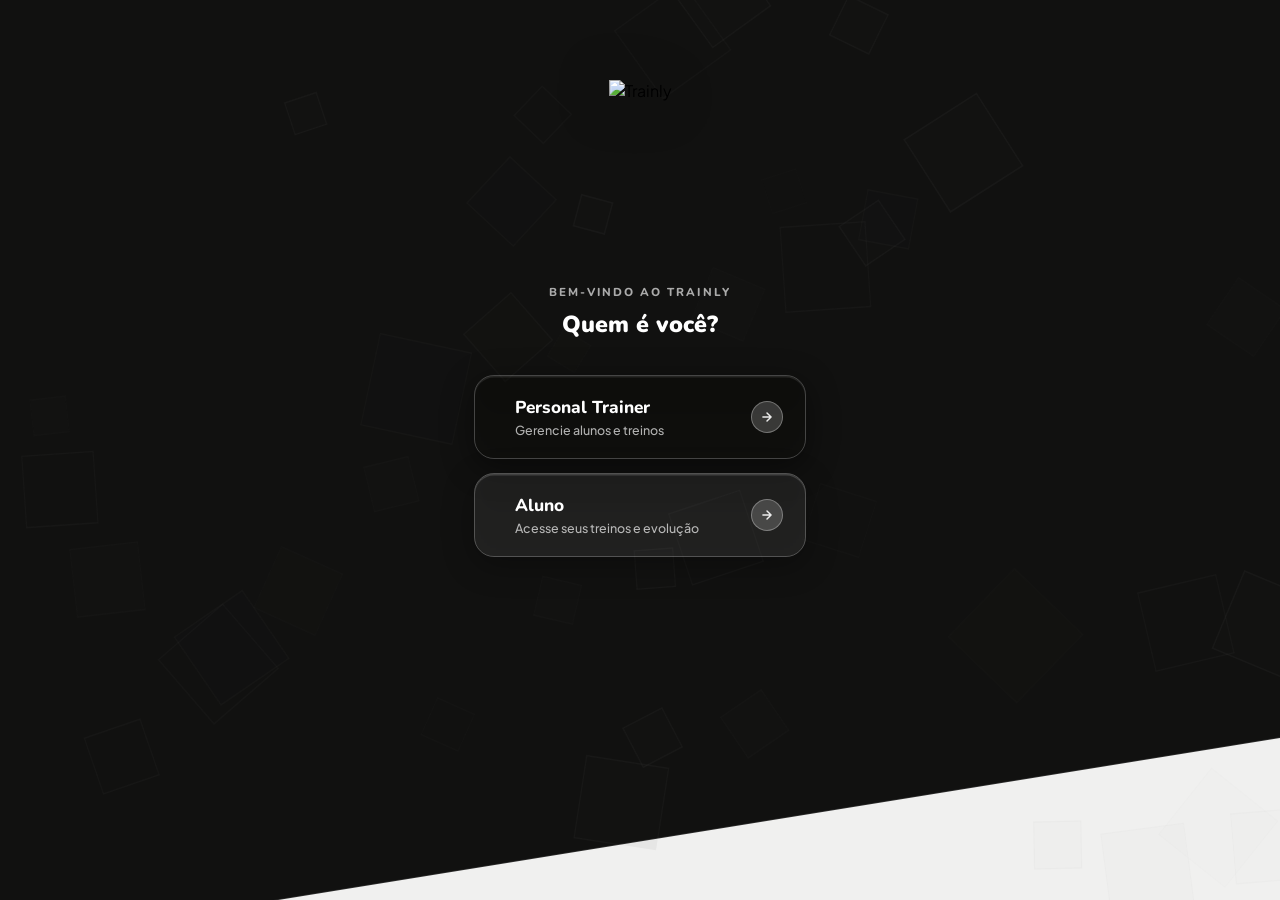
==== aluno.html @ e2efbe2e "Update aluno.html" ====
<!DOCTYPE html>
<html lang="pt-BR">
<head>
  <meta charset="UTF-8"/>
  <meta name="viewport" content="width=device-width, initial-scale=1.0, maximum-scale=1.0, user-scalable=no, viewport-fit=cover"/>
  <meta name="theme-color" content="#111110"/>
  <meta name="apple-mobile-web-app-status-bar-style" content="black-translucent"/>
  <title>Trainly — Bem-vindo</title>
  <link rel="preconnect" href="https://fonts.googleapis.com" crossorigin>
  <link rel="preconnect" href="https://fonts.gstatic.com" crossorigin>
  <link href="https://fonts.googleapis.com/css2?family=Nunito:wght@400;500;600;700;800;900&family=Plus+Jakarta+Sans:wght@400;500;600;700&display=swap" rel="stylesheet">
  <style>
    *, *::before, *::after { box-sizing: border-box; margin: 0; padding: 0; }
    :root {
      --accent: #f5c800;
      --head: 'Nunito', sans-serif;
      --body: 'Plus Jakarta Sans', sans-serif;
    }
    html, body { height: 100%; font-family: var(--body); overflow: hidden; }

    #screen {
      position: relative;
      width: 100%;
      height: 100vh;
      height: 100dvh;
      background: #f0f0ef;
      display: flex;
      flex-direction: column;
      align-items: center;
      justify-content: flex-start;
      padding-top: calc(80px + env(safe-area-inset-top));
      overflow: hidden;
    }

    canvas { position: absolute; inset: 0; z-index: 0; pointer-events: none; }

    .content {
      position: relative;
      z-index: 2;
      display: flex;
      flex-direction: column;
      align-items: center;
      width: 100%;
      max-width: 380px;
      padding: 0 24px;
    }

    .logo {
      height: 160px;
      width: auto;
      max-width: 100%;
      object-fit: contain;
      margin-bottom: 44px;
      filter: drop-shadow(0 4px 24px rgba(0,0,0,0.5));
      animation: fadeDown .6s cubic-bezier(.22,1,.36,1) both;
    }

    .welcome-label {
      font-family: var(--head);
      font-size: .72rem;
      font-weight: 800;
      color: rgba(255,255,255,0.65);
      text-transform: uppercase;
      letter-spacing: .18em;
      margin-bottom: 10px;
      animation: fadeDown .6s cubic-bezier(.22,1,.36,1) .1s both;
    }

    .welcome-title {
      font-family: var(--head);
      font-size: 1.45rem;
      font-weight: 900;
      color: #ffffff;
      text-align: center;
      line-height: 1.25;
      margin-bottom: 36px;
      animation: fadeDown .6s cubic-bezier(.22,1,.36,1) .15s both;
    }

    .cards {
      display: flex;
      flex-direction: column;
      gap: 14px;
      width: 100%;
      animation: fadeUp .65s cubic-bezier(.22,1,.36,1) .25s both;
    }

    /* 
      TRUQUE: o ::before do card copia a imagem de fundo exatamente
      igual à página, mas aplica filter: blur() só nela.
      Resultado: transparência embaçada real, sem depender de backdrop-filter sobre canvas.
    */
    .choice-card {
      display: flex;
      align-items: center;
      gap: 18px;
      padding: 20px 22px;
      border-radius: 20px;
      cursor: pointer;
      text-decoration: none;
      transition: transform .18s cubic-bezier(.22,1,.36,1), box-shadow .18s;
      position: relative;
      overflow: hidden;
      background: transparent;
      border: 1px solid rgba(255,255,255,0.28);
      box-shadow: 0 8px 32px rgba(0,0,0,0.30), 0 1.5px 0 rgba(255,255,255,0.18) inset;
    }

    /* Camada embaçada: copia o fundo da página e aplica blur */
    .choice-card::before {
      content: '';
      position: absolute;
      inset: -4px; /* margem extra pra o blur não cortar nas bordas */
      background:
        linear-gradient(180deg, rgba(0,0,0,0.25) 0%, rgba(0,0,0,0.08) 60%),
        url('https://i.imgur.com/Fjj25UX.jpeg') center/cover no-repeat fixed;
      filter: blur(14px);
      z-index: 0;
    }

    .choice-card::after {
      content: '';
      position: absolute;
      inset: 0;
      background: rgba(255,255,255,0.07);
      z-index: 1;
      border-radius: 0;
    }

    .choice-card.personal::after {
      background: rgba(10,10,8,0.20);
    }

    /* brilho no topo */
    .card-shine {
      position: absolute;
      inset: 0;
      z-index: 2;
      border-radius: 20px;
      background: linear-gradient(135deg, rgba(255,255,255,0.13) 0%, transparent 55%);
      pointer-events: none;
    }

    .choice-card.personal {
      border-color: rgba(255,255,255,0.22);
      box-shadow: 0 8px 32px rgba(0,0,0,0.45), 0 1.5px 0 rgba(255,255,255,0.14) inset;
    }

    .choice-card.personal .card-shine {
      background: linear-gradient(135deg, rgba(255,255,255,0.13) 0%, transparent 55%);
    }

    .choice-card:hover {
      transform: translateY(-3px) scale(1.01);
      box-shadow: 0 16px 48px rgba(0,0,0,0.55), 0 1.5px 0 rgba(255,255,255,0.14) inset;
    }

    .choice-card:active { transform: translateY(0) scale(0.99); }

    /* Todos os filhos diretos do card ficam acima do blur */
    .card-icon, .card-text, .card-arrow, .card-shine {
      position: relative;
      z-index: 3;
    }

    .card-icon {
      width: 52px;
      height: 52px;
      border-radius: 14px;
      flex-shrink: 0;
      display: flex;
      align-items: center;
      justify-content: center;
      background: rgba(255,255,255,0.18);
      border: 1px solid rgba(255,255,255,0.30);
      color: #ffffff;
    }

    .choice-card.personal .card-icon {
      background: rgba(255,255,255,0.18);
      border-color: rgba(255,255,255,0.30);
      color: #ffffff;
    }

    .card-text { flex: 1; }

    .card-title {
      font-family: var(--head);
      font-size: 1.08rem;
      font-weight: 800;
      color: #ffffff;
      margin-bottom: 3px;
    }

    .choice-card.personal .card-title { color: #ffffff; }

    .card-sub {
      font-size: .78rem;
      font-weight: 500;
      color: rgba(255,255,255,0.68);
    }

    .choice-card.personal .card-sub { color: rgba(255,255,255,0.68); }

    .card-arrow {
      width: 32px;
      height: 32px;
      border-radius: 50%;
      background: rgba(255,255,255,0.18);
      border: 1px solid rgba(255,255,255,0.30);
      display: flex;
      align-items: center;
      justify-content: center;
      color: rgba(255,255,255,0.90);
      flex-shrink: 0;
      transition: background .18s, transform .18s;
    }

    .choice-card:hover .card-arrow {
      background: rgba(255,255,255,0.28);
      transform: translateX(2px);
    }

    .choice-card.personal .card-arrow {
      background: rgba(255,255,255,0.18);
      border-color: rgba(255,255,255,0.30);
      color: rgba(255,255,255,0.90);
    }

    @keyframes fadeDown {
      from { opacity: 0; transform: translateY(-14px); }
      to   { opacity: 1; transform: translateY(0); }
    }
    @keyframes fadeUp {
      from { opacity: 0; transform: translateY(18px); }
      to   { opacity: 1; transform: translateY(0); }
    }
  
    /* ── Desativa seleção de texto apenas em dispositivos touch/mobile ── */
    @media (hover: none) and (pointer: coarse) {
      * {
        -webkit-user-select: none !important;
        -moz-user-select: none !important;
        user-select: none !important;
        -webkit-touch-callout: none !important;
      }
    }
  </style>
<script>
  // Redireciona automaticamente se o usuário já escolheu antes
  // ?choose=1 na URL significa que o usuário clicou em "Trocar perfil" — não redireciona
  (function(){
    try {
      if (new URLSearchParams(window.location.search).get('choose') === '1') return;
      var role = localStorage.getItem('trainly_role');
      if (role === 'trainer') { window.location.replace('https://trainly.online/app'); }
      else if (role === 'aluno') { window.location.replace('https://trainly.online/aluno'); }
    } catch(e) {}
  })();
</script>
  <link rel="icon" type="image/png" href="https://i.imgur.com/9DDa1Th.png">
  <link rel="apple-touch-icon" sizes="180x180" href="https://i.imgur.com/9DDa1Th.png">
  <meta name="apple-mobile-web-app-capable" content="yes">
  <meta name="apple-mobile-web-app-title" content="Trainly">
</head>
<body>
<div id="screen">
  <canvas id="bg-canvas"></canvas>

  <div class="content">
    <img src="https://i.imgur.com/orva0oM.png" alt="Trainly" class="logo"/>

    <div class="welcome-label">Bem-vindo ao Trainly</div>
    <div class="welcome-title">Quem é você?</div>

    <div class="cards">

      <!-- Personal Trainer -->
      <a href="https://trainly.online/app" class="choice-card personal" onclick="try{localStorage.setItem('trainly_role','trainer')}catch(e){}">
        <div class="card-shine"></div>
        <div class="card-text">
          <div class="card-title">Personal Trainer</div>
          <div class="card-sub">Gerencie alunos e treinos</div>
        </div>
        <div class="card-arrow">
          <svg width="14" height="14" fill="none" viewBox="0 0 24 24" stroke="currentColor" stroke-width="2.5" stroke-linecap="round" stroke-linejoin="round">
            <path d="M5 12h14M12 5l7 7-7 7"/>
          </svg>
        </div>
      </a>

      <!-- Aluno -->
      <a href="https://trainly.online/aluno" class="choice-card" onclick="try{localStorage.setItem('trainly_role','aluno')}catch(e){}">
        <div class="card-shine"></div>
        <div class="card-text">
          <div class="card-title">Aluno</div>
          <div class="card-sub">Acesse seus treinos e evolução</div>
        </div>
        <div class="card-arrow">
          <svg width="14" height="14" fill="none" viewBox="0 0 24 24" stroke="currentColor" stroke-width="2.5" stroke-linecap="round" stroke-linejoin="round">
            <path d="M5 12h14M12 5l7 7-7 7"/>
          </svg>
        </div>
      </a>

    </div>
  </div>
</div>

<script>
(function(){
  const canvas = document.getElementById('bg-canvas');
  const ctx = canvas.getContext('2d');
  let W, H, squares;

  const bgImg = new Image();
  bgImg.crossOrigin = 'anonymous';
  bgImg.src = 'https://i.imgur.com/Fjj25UX.jpeg';
  let bgLoaded = false;
  bgImg.onload = function(){ bgLoaded = true; };

  function resize(){
    W = canvas.width = window.innerWidth;
    H = canvas.height = window.innerHeight;
  }

  function mkSquare(){
    const size = 28 + Math.random() * 68;
    return {
      x: Math.random() * W,
      y: Math.random() * H,
      size,
      rot: Math.random() * Math.PI * 2,
      rotSpeed: (Math.random() - 0.5) * 0.007,
      alpha: 0.05 + Math.random() * 0.12,
      dx: (Math.random() - 0.5) * 0.35,
      dy: -(0.25 + Math.random() * 0.45),
    };
  }

  function init(){
    resize();
    squares = Array.from({length: 40}, mkSquare);
  }

  function getDividerY(px){
    const leftY  = H * 1.05;
    const rightY = H * 0.82;
    return leftY + (px / W) * (rightY - leftY);
  }

  function isAbove(px, py){ return py < getDividerY(px); }

  function drawBg(){
    const leftY  = getDividerY(0);
    const rightY = getDividerY(W);

    ctx.beginPath();
    ctx.moveTo(0, 0);
    ctx.lineTo(W, 0);
    ctx.lineTo(W, rightY);
    ctx.lineTo(0, leftY);
    ctx.closePath();
    ctx.fillStyle = '#111110';
    ctx.fill();

    if(bgLoaded){
      ctx.save();
      ctx.beginPath();
      ctx.moveTo(0, 0);
      ctx.lineTo(W, 0);
      ctx.lineTo(W, rightY);
      ctx.lineTo(0, leftY);
      ctx.closePath();
      ctx.clip();
      const iw = bgImg.naturalWidth, ih = bgImg.naturalHeight;
      const scale = Math.max(W / iw, Math.max(leftY, rightY) / ih);
      const dw = iw * scale, dh = ih * scale;
      const dx = (W - dw) / 2, dy = -dh * 0.05;
      ctx.globalAlpha = 0.22;
      ctx.drawImage(bgImg, dx, dy, dw, dh);
      ctx.globalAlpha = 1;
      ctx.restore();
    }

    ctx.beginPath();
    ctx.moveTo(0, leftY);
    ctx.lineTo(W, rightY);
    ctx.strokeStyle = 'rgba(255,255,255,0.12)';
    ctx.lineWidth = 1.5;
    ctx.stroke();
  }

  function drawSquare(s){
    const above = isAbove(s.x, s.y);
    ctx.save();
    ctx.translate(s.x, s.y);
    ctx.rotate(s.rot);
    ctx.globalAlpha = s.alpha;
    ctx.strokeStyle = above ? 'rgba(255,255,255,0.18)' : 'rgba(17,17,16,0.22)';
    ctx.fillStyle   = above ? 'rgba(46,46,42,0.30)'    : 'rgba(46,46,42,0.08)';
    ctx.lineWidth = 1.5;
    ctx.beginPath();
    ctx.rect(-s.size/2, -s.size/2, s.size, s.size);
    ctx.fill();
    ctx.stroke();
    ctx.restore();
  }

  function step(){
    ctx.clearRect(0, 0, W, H);
    drawBg();
    squares.forEach(s => {
      s.x += s.dx; s.y += s.dy; s.rot += s.rotSpeed;
      if(s.y + s.size < 0){ s.y = H + s.size; s.x = Math.random() * W; }
      if(s.x - s.size > W) s.x = -s.size;
      if(s.x + s.size < 0) s.x = W + s.size;
      drawSquare(s);
    });
    requestAnimationFrame(step);
  }

  init();
  step();
  window.addEventListener('resize', resize);
})();
</script>

</body>
</html>
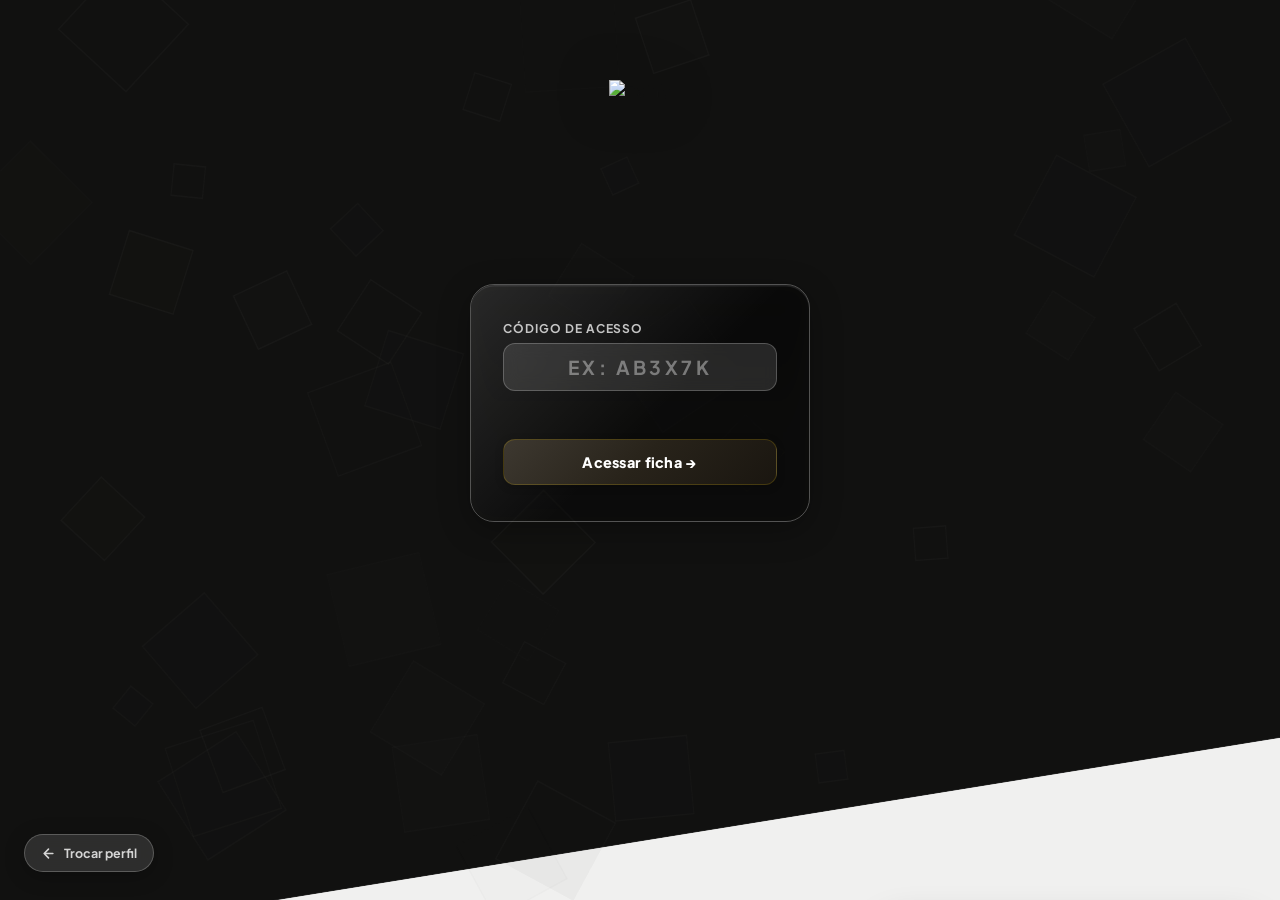
==== commit 64037e6a: "Update print statement from 'Hello' to 'Goodbye'" ====
--- a/aluno.html
+++ b/aluno.html
@@ -1,241 +1,2963 @@
 <!DOCTYPE html>
 <html lang="pt-BR">
+
 <head>
-  <meta charset="UTF-8"/>
-  <meta name="viewport" content="width=device-width, initial-scale=1.0, maximum-scale=1.0, user-scalable=no, viewport-fit=cover"/>
+  <meta charset="UTF-8" />
+  <meta name="viewport" content="width=device-width, initial-scale=1.0, maximum-scale=1.0, user-scalable=no, viewport-fit=cover" />
   <meta name="theme-color" content="#111110"/>
   <meta name="apple-mobile-web-app-status-bar-style" content="black-translucent"/>
-  <title>Trainly — Bem-vindo</title>
-  <link rel="preconnect" href="https://fonts.googleapis.com" crossorigin>
-  <link rel="preconnect" href="https://fonts.gstatic.com" crossorigin>
-  <link href="https://fonts.googleapis.com/css2?family=Nunito:wght@400;500;600;700;800;900&family=Plus+Jakarta+Sans:wght@400;500;600;700&display=swap" rel="stylesheet">
+  <meta name="referrer" content="strict-origin-when-cross-origin" />
+  <link rel="icon" type="image/png" href="https://i.imgur.com/9DDa1Th.png" />
+  <link rel="apple-touch-icon" sizes="180x180" href="https://i.imgur.com/9DDa1Th.png" />
+  <meta name="apple-mobile-web-app-capable" content="yes" />
+  <meta name="apple-mobile-web-app-title" content="Trainly" />
+  <title>Trainly — Aluno</title>
+  <script>try { localStorage.setItem('trainly_role', 'aluno') } catch (e) { }</script>
+  <link rel="preconnect" href="https://fonts.googleapis.com">
+  <link
+    href="https://fonts.googleapis.com/css2?family=Nunito:wght@400;500;600;700;800&family=Plus+Jakarta+Sans:wght@400;500;600;700&display=swap"
+    rel="stylesheet">
   <style>
-    *, *::before, *::after { box-sizing: border-box; margin: 0; padding: 0; }
+    *,
+    *::before,
+    *::after {
+      box-sizing: border-box;
+      margin: 0;
+      padding: 0;
+    }
+
     :root {
+      --bg: #f7f7f5;
+      --bg2: #ffffff;
+      --surface: #ffffff;
+      --surface2: #f0f0ed;
+      --surface3: #e8e8e4;
+      --border: #e4e4e0;
+      --border2: #d0d0cb;
       --accent: #f5c800;
+      --accent2: #e0b400;
+      --accent-dim: rgba(245, 200, 0, .10);
+      --accent-soft: rgba(245, 200, 0, .25);
+      --red: #e03e3e;
+      --red-dim: rgba(224, 62, 62, .08);
+      --green: #2e7d52;
+      --green-dim: rgba(46, 125, 82, .08);
+      --green-soft: rgba(46, 125, 82, .15);
+      --text: #111110;
+      --text2: #555550;
+      --text3: #999990;
       --head: 'Nunito', sans-serif;
       --body: 'Plus Jakarta Sans', sans-serif;
-    }
-    html, body { height: 100%; font-family: var(--body); overflow: hidden; }
-
-    #screen {
+      --r: 12px;
+      --r2: 16px;
+      --shadow: 0 2px 12px rgba(0, 0, 0, .07), 0 1px 3px rgba(0, 0, 0, .05);
+      --shadow-md: 0 8px 32px rgba(0, 0, 0, .12), 0 2px 8px rgba(0, 0, 0, .07);
+    }
+
+    html {
+      scroll-behavior: smooth;
+      touch-action: pan-x pan-y;
+      overflow-x: hidden;
+    }
+
+    * {
+      touch-action: manipulation;
+    }
+
+    body {
+      overflow-x: hidden;
+      font-family: var(--body);
+      background: var(--bg);
+      color: var(--text);
+      min-height: 100vh;
+    }
+
+    button {
+      cursor: pointer;
+      border: none;
+      font-family: inherit;
+    }
+
+    input,
+    textarea {
+      font-family: inherit;
+    }
+
+    .hidden {
+      display: none !important;
+    }
+
+    ::-webkit-scrollbar {
+      width: 5px;
+    }
+
+    ::-webkit-scrollbar-track {
+      background: var(--bg);
+    }
+
+    ::-webkit-scrollbar-thumb {
+      background: var(--border2);
+      border-radius: 5px;
+    }
+
+    /* TOAST */
+    #toast-container {
+      position: fixed;
+      top: 20px;
+      right: 20px;
+      z-index: 9999;
+      display: flex;
+      flex-direction: column;
+      gap: 8px;
+    }
+
+    .toast {
+      background: var(--surface);
+      color: var(--text);
+      padding: 13px 18px;
+      border-radius: var(--r);
+      font-size: .82rem;
+      border: 1px solid var(--border);
+      min-width: 240px;
       position: relative;
+      animation: toastIn .25s cubic-bezier(.22, 1, .36, 1);
+      box-shadow: var(--shadow-md);
+      font-weight: 600;
+    }
+
+    .toast.success::before {
+      content: '';
+      position: absolute;
+      left: 0;
+      top: 0;
+      width: 3px;
+      height: 100%;
+      background: var(--green);
+      border-radius: 3px 0 0 3px;
+    }
+
+    .toast.error::before {
+      content: '';
+      position: absolute;
+      left: 0;
+      top: 0;
+      width: 3px;
+      height: 100%;
+      background: var(--red);
+      border-radius: 3px 0 0 3px;
+    }
+
+    @keyframes toastIn {
+      from {
+        transform: translateX(24px);
+        opacity: 0;
+      }
+
+      to {
+        transform: translateX(0);
+        opacity: 1;
+      }
+    }
+
+    /* MODAL */
+    .modal-overlay {
+      position: fixed;
+      inset: 0;
+      z-index: 2000;
+      background: rgba(0, 0, 0, .45);
+      backdrop-filter: blur(6px);
+      display: flex;
+      align-items: center;
+      justify-content: center;
+      padding: 20px;
+    }
+
+    .modal-box {
+      background: var(--surface);
+      border-radius: 20px;
       width: 100%;
-      height: 100vh;
-      height: 100dvh;
+      max-width: 380px;
+      box-shadow: var(--shadow-md);
+      border: 1px solid var(--border);
+      overflow: hidden;
+      animation: modalIn .2s cubic-bezier(.22, 1, .36, 1);
+    }
+
+    @keyframes modalIn {
+      from {
+        transform: scale(.95) translateY(10px);
+        opacity: 0;
+      }
+
+      to {
+        transform: scale(1) translateY(0);
+        opacity: 1;
+      }
+    }
+
+    .modal-head {
+      padding: 20px 22px 0;
+    }
+
+    .modal-title {
+      font-family: var(--head);
+      font-size: 1.1rem;
+      font-weight: 800;
+      color: var(--text);
+    }
+
+    .modal-body {
+      padding: 14px 22px 20px;
+    }
+
+    .modal-body p {
+      font-size: .88rem;
+      color: var(--text2);
+      line-height: 1.6;
+    }
+
+    .modal-footer {
+      padding: 0 22px 22px;
+      display: flex;
+      gap: 10px;
+    }
+
+    .modal-footer .btn-cancel {
+      flex: 1;
+      padding: 12px;
+      border-radius: var(--r);
+      background: var(--surface2);
+      color: var(--text2);
+      font-size: .88rem;
+      font-weight: 700;
+      border: 1.5px solid var(--border);
+      transition: all .15s;
+    }
+
+    .modal-footer .btn-cancel:hover {
+      background: var(--surface3);
+    }
+
+    .modal-footer .btn-confirm {
+      flex: 1;
+      padding: 12px;
+      border-radius: var(--r);
+      background: linear-gradient(135deg, #3d3830 0%, #28231a 50%, #1a1610 100%);
+      color: #ffffff;
+      font-size: .88rem;
+      font-weight: 800;
+      transition: all .15s;
+      border: 1px solid rgba(245, 200, 0, .18);
+      box-shadow: 0 2px 8px rgba(0, 0, 0, .2);
+    }
+
+    .modal-footer .btn-confirm:hover {
+      background: linear-gradient(135deg, #4d4838 0%, #332d20 50%, #221d14 100%);
+      transform: translateY(-1px);
+      box-shadow: 0 4px 14px rgba(0, 0, 0, .22);
+    }
+
+    .modal-footer .btn-confirm.green {
+      background: var(--green);
+      color: white;
+      border: none;
+    }
+
+    .modal-footer .btn-confirm.green:hover {
+      background: #235f3e;
+    }
+
+    /* COMPLETION MODAL */
+    .completion-modal {
+      max-width: 360px;
+    }
+
+    .completion-title {
+      font-family: var(--head);
+      font-size: 1.4rem;
+      font-weight: 800;
+      color: var(--text);
+      text-align: center;
+      margin-bottom: 6px;
+    }
+
+    .completion-time {
+      text-align: center;
+      font-size: 2.2rem;
+      font-family: var(--head);
+      font-weight: 800;
+      color: var(--text);
+      margin: 12px 0 4px;
+      letter-spacing: .04em;
+    }
+
+    .completion-time-label {
+      text-align: center;
+      font-size: .75rem;
+      color: var(--text3);
+      font-weight: 600;
+      text-transform: uppercase;
+      letter-spacing: .1em;
+      margin-bottom: 8px;
+    }
+
+    #feedback-area {
+      margin-top: 16px;
+    }
+
+    #feedback-text {
+      width: 100%;
+      padding: 11px 14px;
+      border: 1.5px solid var(--border);
+      border-radius: var(--r);
+      font-size: .88rem;
+      resize: vertical;
+      min-height: 90px;
+      background: var(--bg);
+      color: var(--text);
+      transition: border-color .15s;
+    }
+
+    #feedback-text:focus {
+      outline: none;
+      border-color: var(--accent);
+      box-shadow: 0 0 0 3px rgba(245, 200, 0, .15);
+    }
+
+    /* CRONÔMETRO */
+    #workout-timer-bar {
+      background: #111110;
+      padding: 9px 20px;
+      display: flex;
+      align-items: center;
+      gap: 12px;
+      border-top: 1px solid #2e2e2a;
+      width: 100%;
+    }
+
+    .timer-dot {
+      width: 8px;
+      height: 8px;
+      border-radius: 50%;
+      background: var(--accent);
+      flex-shrink: 0;
+      animation: pulse 1.5s ease-in-out infinite;
+    }
+
+    @keyframes pulse {
+
+      0%,
+      100% {
+        opacity: 1;
+      }
+
+      50% {
+        opacity: .3;
+      }
+    }
+
+    .timer-label {
+      font-size: .68rem;
+      font-weight: 700;
+      color: #666;
+      text-transform: uppercase;
+      letter-spacing: .12em;
+    }
+
+    .timer-value {
+      font-family: var(--head);
+      font-size: 1.15rem;
+      font-weight: 800;
+      color: var(--accent);
+      letter-spacing: .08em;
+    }
+
+    .timer-workout-name {
+      font-size: .74rem;
+      color: #777;
+      font-weight: 600;
+      margin-left: 2px;
+      overflow: hidden;
+      text-overflow: ellipsis;
+      white-space: nowrap;
+      flex: 1;
+    }
+
+    /* LOGIN */
+    #screen-login {
+      display: flex;
+      align-items: flex-start;
+      justify-content: center;
+      min-height: 100vh;
+      padding: 80px 24px 24px;
       background: #f0f0ef;
-      display: flex;
-      flex-direction: column;
-      align-items: center;
-      justify-content: flex-start;
-      padding-top: calc(80px + env(safe-area-inset-top));
+      position: relative;
       overflow: hidden;
     }
 
-    canvas { position: absolute; inset: 0; z-index: 0; pointer-events: none; }
-
-    .content {
+    #login-bg-canvas {
+      position: absolute;
+      inset: 0;
+      z-index: 0;
+      pointer-events: none;
+    }
+
+    .login-card {
       position: relative;
       z-index: 2;
-      display: flex;
+    }
+
+    .login-card {
+      width: 100%;
+      max-width: 340px;
+      background: transparent;
+      border: 1px solid rgba(255, 255, 255, 0.28);
+      border-radius: 24px;
+      padding: 36px 32px;
+      box-shadow: 0 8px 32px rgba(0, 0, 0, 0.30), 0 1.5px 0 rgba(255, 255, 255, 0.18) inset;
+      overflow: hidden;
+    }
+
+    /* Camada embaçada com imagem de fundo */
+    .login-card::before {
+      content: '';
+      position: absolute;
+      inset: -4px;
+      background:
+        linear-gradient(180deg, rgba(0, 0, 0, 0.50) 0%, rgba(0, 0, 0, 0.25) 60%),
+        url('https://i.imgur.com/Fjj25UX.jpeg') center/cover no-repeat fixed;
+      filter: blur(14px);
+      z-index: 0;
+    }
+
+    /* Overlay escuro moderado */
+    .login-card::after {
+      content: '';
+      position: absolute;
+      inset: 0;
+      background: rgba(10, 10, 8, 0.28);
+      z-index: 1;
+    }
+
+    .login-card>* {
+      position: relative;
+      z-index: 3;
+    }
+
+    .form-group {
+      margin-bottom: 16px;
+    }
+
+    .form-group label {
+      display: block;
+      font-size: .75rem;
+      font-weight: 700;
+      color: rgba(255, 255, 255, 0.75);
+      margin-bottom: 7px;
+      text-transform: uppercase;
+      letter-spacing: .08em;
+    }
+
+    .form-control {
+      width: 100%;
+      padding: 11px 14px;
+      border: 1.5px solid rgba(255, 255, 255, 0.22);
+      border-radius: var(--r);
+      font-size: .9rem;
+      background: rgba(255, 255, 255, 0.12);
+      backdrop-filter: blur(8px);
+      -webkit-backdrop-filter: blur(8px);
+      color: #ffffff;
+      transition: all .2s;
+    }
+
+    .form-control::placeholder {
+      color: rgba(255, 255, 255, 0.38);
+    }
+
+    .form-control:focus {
+      outline: none;
+      border-color: rgba(255, 255, 255, 0.55);
+      background: rgba(255, 255, 255, 0.22);
+      box-shadow: 0 0 0 3px rgba(255, 255, 255, 0.10);
+      color: #ffffff;
+    }
+
+    .btn-primary {
+      display: inline-flex;
+      align-items: center;
+      justify-content: center;
+      gap: 8px;
+      padding: 12px 20px;
+      border-radius: var(--r);
+      font-size: .9rem;
+      font-weight: 800;
+      background: linear-gradient(135deg, #3d3830 0%, #28231a 50%, #1a1610 100%);
+      color: #ffffff;
+      cursor: pointer;
+      border: 1px solid rgba(245, 200, 0, .18);
+      transition: all .15s;
+      box-shadow: 0 2px 8px rgba(0, 0, 0, .2);
+      letter-spacing: .02em;
+    }
+
+    .btn-primary:hover {
+      transform: translateY(-1px);
+      background: linear-gradient(135deg, #4d4838 0%, #332d20 50%, #221d14 100%);
+      box-shadow: 0 4px 14px rgba(0, 0, 0, .22);
+    }
+
+    .btn-primary:disabled {
+      opacity: .4;
+      pointer-events: none;
+    }
+
+    #login-error {
+      color: #ffaaaa !important;
+    }
+
+    /* ── NAV MENU ── */
+    #screen-app {
+      display: none;
       flex-direction: column;
-      align-items: center;
+      min-height: 100vh;
+    }
+
+    /* Topbar — largura total no topo */
+    .topbar {
+      background: #111110;
+      border-bottom: 1px solid #2e2e2a;
+      position: sticky;
+      top: 0;
+      z-index: 100;
+      box-shadow: 0 2px 16px rgba(0, 0, 0, .3);
+      display: flex;
+      flex-direction: column;
       width: 100%;
-      max-width: 380px;
-      padding: 0 24px;
-    }
-
-    .logo {
-      height: 160px;
+      padding-top: env(safe-area-inset-top);
+    }
+
+    .topbar-main {
+      padding: 0 20px;
+      height: 60px;
+      display: flex;
+      align-items: center;
+      justify-content: space-between;
+    }
+
+    .topbar-brand {
+      font-family: var(--head);
+      font-size: 1.1rem;
+      font-weight: 800;
+      color: #ffffff;
+      display: flex;
+      align-items: center;
+      gap: 10px;
+      letter-spacing: -.01em;
+    }
+
+    .student-pill {
+      background: rgba(245, 200, 0, .12);
+      border: 1px solid rgba(245, 200, 0, .3);
+      border-radius: 8px;
+      padding: 5px 12px;
+      font-size: .78rem;
+      font-weight: 700;
+      color: var(--accent);
+    }
+
+    .logout-btn {
+      background: none;
+      color: #555550;
+      font-size: .78rem;
+      padding: 6px 12px;
+      border-radius: 8px;
+      transition: all .15s;
+      font-weight: 600;
+    }
+
+    .logout-btn:hover {
+      color: var(--red);
+      background: var(--red-dim);
+    }
+
+    /* app-body: sidebar + conteúdo */
+    #app-body {
+      display: flex;
+      flex: 1;
+      min-height: 0;
+    }
+
+    /* Sidebar desktop — idêntico ao gestor */
+    #nav-sidebar {
+      width: 220px;
+      flex-shrink: 0;
+      background: var(--surface);
+      border-right: 1px solid var(--border);
+      padding: 20px 10px;
+      display: flex;
+      flex-direction: column;
+      gap: 2px;
+      position: sticky;
+      top: 60px;
+      height: calc(100vh - 60px);
+      overflow-y: auto;
+    }
+
+    .nav-sidebar-section {
+      font-size: .68rem;
+      font-weight: 700;
+      color: var(--text3);
+      text-transform: uppercase;
+      letter-spacing: .12em;
+      padding: 14px 12px 8px;
+    }
+
+    .nav-item {
+      display: flex;
+      align-items: center;
+      gap: 10px;
+      padding: 10px 14px;
+      border-radius: var(--r);
+      font-size: .88rem;
+      font-weight: 600;
+      color: var(--text2);
+      cursor: pointer;
+      border: none;
+      background: none;
+      font-family: var(--body);
+      transition: all .15s;
+      text-align: left;
+      width: 100%;
+      position: relative;
+    }
+
+    .nav-item:hover {
+      background: var(--surface2);
+      color: var(--text);
+    }
+
+    .nav-item.active {
+      background: var(--accent-dim);
+      color: #111110;
+      font-weight: 700;
+    }
+
+    .nav-item.active::before {
+      content: '';
+      position: absolute;
+      left: 0;
+      top: 50%;
+      transform: translateY(-50%);
+      width: 3px;
+      height: 60%;
+      background: var(--accent);
+      border-radius: 0 3px 3px 0;
+    }
+
+    .nav-item svg {
+      flex-shrink: 0;
+      color: var(--text3);
+    }
+
+    .nav-item.active svg {
+      color: #111110;
+    }
+
+    .nav-sidebar-bottom {
+      margin-top: auto;
+      border-top: 1px solid var(--border);
+      padding-top: 12px;
+      display: flex;
+      flex-direction: column;
+      gap: 2px;
+    }
+
+    /* Main content */
+    #app-main {
+      flex: 1;
+      min-width: 0;
+      overflow-y: auto;
+    }
+
+    /* Bottom nav mobile — idêntico ao gestor */
+    #nav-bottom {
+      display: none;
+      position: fixed;
+      bottom: 0;
+      left: 0;
+      right: 0;
+      z-index: 200;
+      background: var(--surface);
+      border-top: 1px solid var(--border);
+      padding: 6px 0 env(safe-area-inset-bottom);
+      box-shadow: 0 -2px 16px rgba(0, 0, 0, .07);
+    }
+
+    .nav-bottom-items {
+      display: flex;
+      justify-content: space-around;
+      align-items: stretch;
+    }
+
+    .nav-bottom-item {
+      flex: 1;
+      display: flex;
+      flex-direction: column;
+      align-items: center;
+      justify-content: center;
+      gap: 3px;
+      font-size: .6rem;
+      font-weight: 700;
+      color: var(--text3);
+      cursor: pointer;
+      border: none;
+      background: none;
+      font-family: var(--body);
+      padding: 6px 4px;
+      border-radius: 8px;
+      transition: color .15s;
+      min-width: 0;
+    }
+
+    .nav-bottom-item.active {
+      color: #111110;
+    }
+
+    .nav-bottom-item svg {
+      flex-shrink: 0;
+    }
+
+    /* Pages */
+    .nav-page {
+      display: none;
+    }
+
+    .nav-page.active {
+      display: block;
+    }
+
+    /* ── Evolução ── */
+    .evol-page-wrap {
+      padding: 20px;
+    }
+
+    .evol-page-title {
+      font-family: var(--head);
+      font-size: 1.3rem;
+      font-weight: 800;
+      color: var(--text);
+      margin-bottom: 4px;
+    }
+
+    .evol-page-sub {
+      font-size: .82rem;
+      color: var(--text3);
+      margin-bottom: 20px;
+    }
+
+    .evol-section-title {
+      font-size: .72rem;
+      font-weight: 800;
+      color: var(--text3);
+      text-transform: uppercase;
+      letter-spacing: .1em;
+      margin-bottom: 12px;
+      display: flex;
+      align-items: center;
+      gap: 8px;
+    }
+
+    .evol-section-title::after {
+      content: '';
+      flex: 1;
+      height: 1px;
+      background: var(--border);
+    }
+
+    .evo-compare-card {
+      background: var(--surface);
+      border: 1.5px solid var(--border);
+      border-radius: 16px;
+      overflow: hidden;
+      margin-bottom: 20px;
+      box-shadow: 0 2px 12px rgba(0, 0, 0, .07);
+    }
+
+    .evo-compare-header {
+      padding: 14px 18px;
+      background: #111110;
+      display: flex;
+      align-items: center;
+      justify-content: space-between;
+    }
+
+    .evo-compare-title {
+      font-family: var(--head);
+      font-size: .92rem;
+      font-weight: 800;
+      color: #fff;
+    }
+
+    .evo-compare-date {
+      font-size: .72rem;
+      color: rgba(255, 255, 255, .5);
+      font-weight: 600;
+    }
+
+    .evo-compare-body {
+      padding: 6px 0;
+    }
+
+    .evo-metric-row {
+      display: flex;
+      align-items: center;
+      justify-content: space-between;
+      padding: 10px 18px;
+      border-bottom: 1px solid var(--border);
+    }
+
+    .evo-metric-row:last-child {
+      border-bottom: none;
+    }
+
+    .evo-metric-label {
+      font-size: .83rem;
+      color: var(--text2);
+      font-weight: 600;
+    }
+
+    .evo-metric-values {
+      display: flex;
+      align-items: center;
+      gap: 8px;
+    }
+
+    .evo-metric-prev {
+      font-size: .82rem;
+      color: var(--text3);
+      font-weight: 500;
+    }
+
+    .evo-metric-curr {
+      font-size: .88rem;
+      color: var(--text);
+      font-weight: 700;
+    }
+
+    .evo-metric-diff {
+      font-size: .75rem;
+      font-weight: 800;
+      padding: 2px 7px;
+      border-radius: 99px;
+    }
+
+    .evo-diff-pos {
+      background: var(--red-dim);
+      color: var(--red);
+    }
+
+    .evo-diff-neg {
+      background: var(--green-dim);
+      color: var(--green);
+    }
+
+    .evo-diff-zero {
+      background: var(--surface2);
+      color: var(--text3);
+    }
+
+    .evo-history-list {
+      display: flex;
+      flex-direction: column;
+      gap: 10px;
+    }
+
+    .evo-history-item {
+      background: var(--surface);
+      border: 1px solid var(--border);
+      border-radius: var(--r);
+      padding: 14px 16px;
+    }
+
+    .evo-history-date {
+      font-size: .85rem;
+      font-weight: 800;
+      color: var(--text);
+      margin-bottom: 3px;
+      display: flex;
+      align-items: center;
+      gap: 8px;
+    }
+
+    .evo-history-summary {
+      font-size: .78rem;
+      color: var(--text3);
+      font-weight: 500;
+    }
+
+    .evol-empty {
+      text-align: center;
+      padding: 60px 20px;
+    }
+
+    .evol-empty-icon {
+      font-size: 3rem;
+      margin-bottom: 14px;
+    }
+
+    .evol-empty-title {
+      font-family: var(--head);
+      font-weight: 800;
+      font-size: 1rem;
+      color: var(--text2);
+      margin-bottom: 6px;
+    }
+
+    .evol-empty-sub {
+      font-size: .83rem;
+      color: var(--text3);
+      line-height: 1.5;
+    }
+
+    @media (max-width: 768px) {
+      #nav-sidebar {
+        display: none;
+      }
+
+      #nav-bottom {
+        display: block;
+      }
+
+      #app-main {
+        padding-bottom: 72px;
+      }
+    }
+
+    @media (min-width: 769px) {
+      #nav-bottom {
+        display: none !important;
+      }
+    }
+
+    .greeting-wrap {
+      padding: 20px 20px 4px;
+    }
+
+    .greeting {
+      font-family: var(--head);
+      font-size: 1.5rem;
+      font-weight: 800;
+      color: var(--text);
+    }
+
+    .plan-status-bar {
+      margin: 12px 20px 0;
+      border-radius: var(--r);
+      padding: 13px 16px;
+      display: flex;
+      align-items: center;
+      gap: 10px;
+      font-size: .82rem;
+      font-weight: 600;
+      border: 1px solid;
+    }
+
+    .plan-status-bar.active {
+      background: rgba(46, 125, 82, .07);
+      border-color: rgba(46, 125, 82, .2);
+      color: var(--green);
+    }
+
+    .plan-status-bar.expired {
+      background: var(--red-dim);
+      border-color: rgba(224, 62, 62, .2);
+      color: var(--red);
+    }
+
+    .plan-status-bar.none {
+      background: var(--surface2);
+      border-color: var(--border);
+      color: var(--text2);
+    }
+
+    .psb-dot {
+      width: 8px;
+      height: 8px;
+      border-radius: 50%;
+      background: currentColor;
+      flex-shrink: 0;
+    }
+
+    .psb-name {
+      font-weight: 700;
+      margin-left: 4px;
+    }
+
+    .today-card {
+      margin: 12px 20px 0;
+      background: #ffffff;
+      border: 1px solid var(--border);
+      border-radius: var(--r2);
+      padding: 18px 20px;
+      display: flex;
+      align-items: center;
+      justify-content: space-between;
+      box-shadow: 0 2px 12px rgba(0, 0, 0, .07);
+      position: relative;
+      overflow: hidden;
+    }
+
+    .today-card::before {
+      content: '';
+      position: absolute;
+      top: -40px;
+      right: -40px;
+      width: 140px;
+      height: 140px;
+      border-radius: 50%;
+      background: rgba(245, 200, 0, .12);
+      pointer-events: none;
+    }
+
+    .today-card-label {
+      font-size: .68rem;
+      font-weight: 800;
+      color: #b8940a;
+      text-transform: uppercase;
+      letter-spacing: .12em;
+      margin-bottom: 6px;
+    }
+
+    .today-card-workout {
+      font-family: var(--head);
+      font-size: 1.2rem;
+      font-weight: 800;
+      color: #111110;
+      line-height: 1.2;
+    }
+
+    .today-card-day {
+      font-size: .78rem;
+      color: #888880;
+      font-weight: 600;
+      margin-top: 5px;
+    }
+
+    .today-card-actions {
+      margin-left: 14px;
+      display: flex;
+      align-items: center;
+      gap: 8px;
+    }
+
+    .today-card-skip-btn {
+      border: 1px solid rgba(17, 17, 16, .2);
+      background-color: #fffbf0;
+      color: #754d00;
+      border-radius: 999px;
+      padding: 7px 11px;
+      font-weight: 700;
+      font-size: .85rem;
+      display: flex;
+      align-items: center;
+      gap: 6px;
+      transition: transform .15s ease, box-shadow .15s ease, background .2s ease;
+      box-shadow: 0 2px 6px rgba(0,0,0,.08);
+    }
+    .today-card-skip-btn:hover {
+      transform: translateY(-1px);
+      background-color: #fff2d7;
+      box-shadow: 0 4px 12px rgba(0,0,0,.12);
+    }
+    .today-card-skip-btn:active {
+      transform: translateY(0);
+      box-shadow: 0 2px 8px rgba(0,0,0,.12);
+    }
+    .today-card-skip-btn .skip-arrow {
+      display: inline-flex;
+      width: 16px;
+      height: 16px;
+      border-radius: 50%;
+      align-items: center;
+      justify-content: center;
+      color: #754d00;
+      background: #ffe5b7;
+      font-size: .9rem;
+      line-height: 1;
+    }
+
+    .today-card-icon {
+      font-size: 2.4rem;
+      flex-shrink: 0;
+      filter: drop-shadow(0 2px 8px rgba(0, 0, 0, .4));
+      position: relative;
+      z-index: 1;
+    }
+
+    .content {
+      padding: 16px 20px 40px;
+    }
+
+    .spinner {
+      width: 36px;
+      height: 36px;
+      border: 3px solid var(--border);
+      border-top-color: var(--accent);
+      border-radius: 50%;
+      animation: spin .7s linear infinite;
+      margin: 60px auto;
+    }
+
+    @keyframes spin {
+      to {
+        transform: rotate(360deg);
+      }
+    }
+
+    .empty-state {
+      text-align: center;
+      padding: 80px 20px;
+      color: var(--text3);
+    }
+
+    .empty-state .ei {
+      font-size: 3rem;
+      margin-bottom: 14px;
+      display: block;
+    }
+
+    /* ── FREQUÊNCIA DE TREINOS (aluno) ── */
+    .freq-section {
+      margin: 10px 20px 0;
+      background: var(--surface);
+      border: 1px solid var(--border);
+      border-radius: var(--r2);
+      padding: 14px 16px 12px;
+      box-shadow: 0 1px 6px rgba(0, 0, 0, .05);
+      cursor: pointer;
+      transition: box-shadow .18s, border-color .18s;
+    }
+
+    .freq-section:hover {
+      box-shadow: 0 3px 14px rgba(0, 0, 0, .09);
+      border-color: var(--border2);
+    }
+
+    .freq-section-title {
+      display: flex;
+      align-items: center;
+      gap: 7px;
+      font-size: .7rem;
+      font-weight: 800;
+      color: var(--text3);
+      text-transform: uppercase;
+      letter-spacing: .1em;
+      margin-bottom: 13px;
+    }
+
+    .freq-section-title svg {
+      opacity: .55;
+      flex-shrink: 0;
+    }
+
+    .freq-section-hint {
+      font-size: .63rem;
+      font-weight: 600;
+      color: var(--text3);
+      margin-top: -8px;
+      margin-bottom: 13px;
+      opacity: .7;
+    }
+
+    /* Timeline dots */
+    .freq-tl-row {
+      display: flex;
+      align-items: center;
+      width: 100%;
+    }
+
+    .freq-tl-item {
+      display: flex;
+      flex-direction: column;
+      align-items: center;
+      gap: 5px;
+      flex-shrink: 0;
+    }
+
+    .freq-tl-line {
+      flex: 1;
+      height: 2px;
+      background: var(--border);
+      position: relative;
+      top: -9px;
+    }
+
+    .freq-tl-line.trained {
+      background: var(--green);
+      opacity: .5;
+    }
+
+    .freq-tl-line.missed {
+      background: var(--red);
+      opacity: .22;
+    }
+
+    .freq-tl-dot {
+      width: 32px;
+      height: 32px;
+      border-radius: 50%;
+      display: flex;
+      align-items: center;
+      justify-content: center;
+      border: 2px solid var(--border2);
+      background: transparent;
+      transition: border-color .25s, background .25s, box-shadow .25s;
+      flex-shrink: 0;
+    }
+
+    .freq-tl-dot.trained {
+      border-color: rgba(46, 125, 82, .65);
+      background: var(--green-dim);
+    }
+
+    .freq-tl-dot.today {
+      border-color: var(--accent);
+      border-width: 2.5px;
+    }
+
+    .freq-tl-dot.missed {
+      border-color: rgba(224, 62, 62, .38);
+      background: var(--red-dim);
+    }
+
+    .freq-tl-dot.future {
+      opacity: .42;
+    }
+
+    .freq-tl-lbl {
+      font-size: .57rem;
+      font-weight: 700;
+      color: var(--text3);
+      text-transform: uppercase;
+      letter-spacing: .04em;
+    }
+
+    .freq-tl-lbl.today {
+      color: #8a6200;
+      font-weight: 800;
+    }
+
+    @media(max-width:480px) {
+      .freq-tl-dot {
+        width: 27px;
+        height: 27px;
+      }
+
+      .freq-section {
+        margin-left: 14px;
+        margin-right: 14px;
+      }
+    }
+
+    /* Animação "treino concluído hoje" — aparece ao iniciar */
+    @keyframes freqCheckPop {
+      0% {
+        transform: scale(0) rotate(-30deg);
+        opacity: 0;
+      }
+
+      60% {
+        transform: scale(1.25) rotate(6deg);
+        opacity: 1;
+      }
+
+      80% {
+        transform: scale(.9) rotate(-3deg);
+      }
+
+      100% {
+        transform: scale(1) rotate(0deg);
+        opacity: 1;
+      }
+    }
+
+    @keyframes freqDotGlow {
+      0% {
+        box-shadow: 0 0 0 0 rgba(46, 125, 82, .55);
+      }
+
+      60% {
+        box-shadow: 0 0 0 10px rgba(46, 125, 82, 0);
+      }
+
+      100% {
+        box-shadow: 0 0 0 0 rgba(46, 125, 82, 0);
+      }
+    }
+
+    .freq-tl-dot.just-trained {
+      animation: freqDotGlow .7s ease-out forwards;
+    }
+
+    .freq-tl-dot.just-trained svg {
+      animation: freqCheckPop .45s cubic-bezier(.22, 1, .36, 1) forwards;
+    }
+
+    /* Calendário modal */
+    .freq-cal-overlay {
+      position: fixed;
+      inset: 0;
+      z-index: 2100;
+      background: rgba(0, 0, 0, .42);
+      backdrop-filter: blur(6px);
+      display: flex;
+      align-items: center;
+      justify-content: center;
+      padding: 16px;
+    }
+
+    .freq-cal-modal {
+      background: var(--surface);
+      border: 1px solid var(--border);
+      border-radius: 20px;
+      width: 100%;
+      max-width: 400px;
+      box-shadow: var(--shadow-md);
+      overflow: hidden;
+      animation: modalIn .2s cubic-bezier(.22, 1, .36, 1);
+    }
+
+    .freq-cal-header {
+      background: #111110;
+      padding: 16px 18px;
+      display: flex;
+      align-items: center;
+      justify-content: space-between;
+    }
+
+    .freq-cal-title {
+      font-family: var(--head);
+      font-size: .95rem;
+      font-weight: 800;
+      color: #fff;
+    }
+
+    .freq-cal-nav {
+      display: flex;
+      align-items: center;
+      gap: 7px;
+    }
+
+    .freq-cal-nav button {
+      background: rgba(255, 255, 255, .1);
+      border: 1px solid rgba(255, 255, 255, .15);
+      color: #fff;
+      width: 28px;
+      height: 28px;
+      border-radius: 7px;
+      cursor: pointer;
+      display: flex;
+      align-items: center;
+      justify-content: center;
+      transition: background .15s;
+      font-size: .75rem;
+    }
+
+    .freq-cal-nav button:hover {
+      background: rgba(255, 255, 255, .22);
+    }
+
+    .freq-cal-body {
+      padding: 14px;
+    }
+
+    .freq-cal-weekdays {
+      display: grid;
+      grid-template-columns: repeat(7, 1fr);
+      gap: 3px;
+      margin-bottom: 5px;
+    }
+
+    .freq-cal-wday {
+      text-align: center;
+      font-size: .6rem;
+      font-weight: 800;
+      color: var(--text3);
+      text-transform: uppercase;
+      letter-spacing: .04em;
+      padding: 4px 0;
+    }
+
+    .freq-cal-grid {
+      display: grid;
+      grid-template-columns: repeat(7, 1fr);
+      gap: 3px;
+    }
+
+    .freq-cal-day {
+      aspect-ratio: 1;
+      border-radius: 7px;
+      display: flex;
+      align-items: center;
+      justify-content: center;
+      font-size: .76rem;
+      font-weight: 600;
+      color: var(--text2);
+      position: relative;
+    }
+
+    .freq-cal-day.empty {
+      pointer-events: none;
+    }
+
+    .freq-cal-day.trained {
+      background: var(--green-dim);
+      color: var(--green);
+      font-weight: 800;
+      border: 1.5px solid rgba(46, 125, 82, .3);
+    }
+
+    .freq-cal-day.trained::after {
+      content: '✓';
+      position: absolute;
+      bottom: 1px;
+      right: 2px;
+      font-size: .48rem;
+      color: var(--green);
+      font-weight: 900;
+    }
+
+    .freq-cal-day.missed-cal {
+      background: var(--red-dim);
+      color: var(--red);
+      font-weight: 700;
+      border: 1.5px solid rgba(224, 62, 62, .25);
+    }
+
+    .freq-cal-day.missed-cal::after {
+      content: '!';
+      position: absolute;
+      bottom: 1px;
+      right: 3px;
+      font-size: .48rem;
+      color: var(--red);
+      font-weight: 900;
+    }
+
+    .freq-cal-day.rest-cal {
+      background: var(--surface2);
+      color: var(--text3);
+      font-weight: 600;
+      border: 1.5px solid var(--border);
+    }
+
+    .freq-cal-day.today-cal {
+      border: 2px solid var(--accent);
+      font-weight: 800;
+      color: #8a6200;
+    }
+
+    .freq-cal-day.trained.today-cal {
+      color: var(--green);
+    }
+
+    .freq-cal-footer {
+      padding: 12px 16px;
+      border-top: 1px solid var(--border);
+      display: flex;
+      align-items: center;
+      justify-content: space-between;
+    }
+
+    .freq-cal-month-stat {
+      font-size: .78rem;
+      font-weight: 700;
+      color: var(--text2);
+    }
+
+    .freq-cal-month-stat strong {
+      color: var(--text);
+    }
+
+    /* PLAN — single unified card */
+    .plan-wrap {
+      margin-bottom: 14px;
+      background: #fff;
+      border: 1.5px solid var(--border);
+      border-radius: 18px;
+      overflow: hidden;
+      box-shadow: 0 2px 10px rgba(0, 0, 0, .06);
+      transition: box-shadow .18s;
+    }
+
+    .plan-wrap:hover {
+      box-shadow: 0 6px 22px rgba(0, 0, 0, .09);
+    }
+
+    .plan-wrap.active-plan-wrap {
+      border-color: rgba(46, 160, 67, .25);
+      box-shadow: 0 4px 20px rgba(46, 160, 67, .1);
+    }
+
+    .plan-wrap.upcoming-plan-wrap {
+      border-color: var(--border);
+      opacity: .72;
+      transform: scale(.985);
+      transform-origin: top center;
+    }
+
+    .plan-wrap.expired-plan-wrap {
+      opacity: .75;
+    }
+
+    /* Plan header — clickable row inside the card */
+    .plan-card-header {
+      padding: 14px 16px;
+      display: flex;
+      align-items: center;
+      gap: 12px;
+      cursor: pointer;
+      user-select: none;
+      border-bottom: 1.5px solid transparent;
+      transition: background .15s, border-color .15s;
+    }
+
+    .plan-card-header:hover {
+      background: rgba(0, 0, 0, .018);
+    }
+
+    .plan-wrap.active-plan-wrap .plan-card-header {
+      border-bottom-color: rgba(46, 160, 67, .12);
+    }
+
+    .plan-wrap.upcoming-plan-wrap .plan-card-header {
+      border-bottom-color: var(--border);
+    }
+
+    .plan-wrap.expired-plan-wrap .plan-card-header {
+      border-bottom-color: var(--border);
+    }
+
+    .plan-card-header.open {
+      border-bottom-color: var(--border) !important;
+    }
+
+    /* Icon container — simple circle, no yellow square */
+    .plan-card-num {
+      width: 36px;
+      height: 36px;
+      border-radius: 50%;
+      background: var(--surface2);
+      border: 1.5px solid var(--border);
+      display: flex;
+      align-items: center;
+      justify-content: center;
+      flex-shrink: 0;
+      position: relative;
+    }
+
+    /* Active: clean white circle with subtle green ring */
+    .plan-wrap.active-plan-wrap .plan-card-num {
+      background: #fff;
+      border-color: rgba(46, 160, 67, .3);
+      box-shadow: 0 0 0 3px rgba(46, 160, 67, .08);
+    }
+
+    /* Upcoming: muted */
+    .plan-wrap.upcoming-plan-wrap .plan-card-num {
+      background: var(--surface2);
+      border-color: var(--border);
+    }
+
+    /* Status dot — sits outside the circle, bottom-right corner */
+    .plan-card-num-inner {
+      font-family: var(--head);
+      font-weight: 800;
+      font-size: .78rem;
+      color: var(--text2);
+    }
+
+    .plan-wrap.active-plan-wrap .plan-card-num-inner {
+      color: var(--green);
+    }
+
+    .plan-status-dot {
+      position: absolute;
+      bottom: -1px;
+      right: -1px;
+      width: 10px;
+      height: 10px;
+      border-radius: 50%;
+      border: 2px solid #fff;
+      display: block;
+      flex-shrink: 0;
+    }
+
+    .plan-status-dot.active-dot {
+      background: #2ab757;
+      box-shadow: 0 0 6px rgba(42, 183, 87, .5);
+    }
+
+    .plan-status-dot.upcoming-dot {
+      background: #bbb;
+      box-shadow: none;
+    }
+
+    .plan-status-dot.expired-dot {
+      background: #ccc;
+      box-shadow: none;
+    }
+
+    /* Upcoming plan — dimmed */
+    .plan-wrap.upcoming-plan-wrap .workout-accordion {
+      color: var(--text2);
+    }
+
+    .plan-card-info {
+      flex: 1;
+      min-width: 0;
+    }
+
+    .plan-card-title {
+      font-family: var(--head);
+      font-size: .95rem;
+      font-weight: 800;
+      color: var(--text);
+      white-space: nowrap;
+      overflow: hidden;
+      text-overflow: ellipsis;
+    }
+
+    .plan-wrap.active-plan-wrap .plan-card-title {
+      font-size: 1.02rem;
+      font-weight: 900;
+      color: #111;
+    }
+
+    .plan-wrap.upcoming-plan-wrap .plan-card-title {
+      font-size: .88rem;
+      font-weight: 700;
+      color: var(--text2);
+    }
+
+    .plan-card-meta {
+      font-size: .72rem;
+      color: var(--text3);
+      font-weight: 500;
+      margin-top: 2px;
+      display: flex;
+      align-items: center;
+      gap: 4px;
+      flex-wrap: wrap;
+    }
+
+    .plan-card-meta-dot {
+      width: 3px;
+      height: 3px;
+      border-radius: 50%;
+      background: currentColor;
+      opacity: .4;
+      flex-shrink: 0;
+    }
+
+    .plan-card-badge {
+      border-radius: 99px;
+      padding: 3px 10px;
+      font-size: .7rem;
+      font-weight: 700;
+      flex-shrink: 0;
+    }
+
+    .plan-card-badge.badge-active {
+      background: rgba(46, 160, 67, .1);
+      color: #1a7a35;
+      border: 1px solid rgba(46, 160, 67, .25);
+    }
+
+    .plan-card-badge.badge-upcoming {
+      background: var(--surface2);
+      color: var(--text3);
+      border: 1px solid var(--border);
+    }
+
+    .plan-card-badge.badge-expired {
+      background: var(--surface2);
+      color: var(--text3);
+      border: 1px solid var(--border);
+    }
+
+    .plan-card-arrow {
+      width: 26px;
+      height: 26px;
+      border-radius: 8px;
+      background: var(--surface2);
+      border: 1px solid var(--border);
+      display: flex;
+      align-items: center;
+      justify-content: center;
+      color: var(--text3);
+      font-size: .6rem;
+      transition: transform .22s;
+      flex-shrink: 0;
+    }
+
+    .plan-card-header.open .plan-card-arrow {
+      transform: rotate(90deg);
+    }
+
+    /* Workouts inside the card — no individual card styling */
+    .plan-workouts-wrap {
+      display: none;
+    }
+
+    .plan-workouts-wrap.open {
+      display: block;
+    }
+
+    /* legacy badges — kept for compat */
+    .plan-expired-badge {
+      background: var(--surface2);
+      color: var(--text3);
+      border: 1px solid var(--border);
+      border-radius: 99px;
+      padding: 3px 10px;
+      font-size: .72rem;
+      font-weight: 700;
+    }
+
+    .plan-upcoming-badge {
+      background: var(--surface2);
+      color: var(--text3);
+      border: 1px solid var(--border);
+      border-radius: 99px;
+      padding: 3px 10px;
+      font-size: .72rem;
+      font-weight: 700;
+    }
+
+    .plan-wrap.upcoming-plan-wrap .plan-card-meta {
+      font-size: .68rem;
+    }
+
+    .no-active-plan-msg {
+      margin: 8px 0 24px;
+      background: var(--surface);
+      border: 1px dashed var(--border2);
+      border-radius: var(--r2);
+      padding: 28px 20px;
+      text-align: center;
+      color: var(--text3);
+    }
+
+    .no-active-plan-msg .napm-icon {
+      font-size: 2rem;
+      margin-bottom: 10px;
+    }
+
+    .no-active-plan-msg .napm-title {
+      font-family: var(--head);
+      font-size: .95rem;
+      font-weight: 800;
+      color: var(--text2);
+      margin-bottom: 6px;
+    }
+
+    .no-active-plan-msg .napm-sub {
+      font-size: .8rem;
+      line-height: 1.6;
+    }
+
+    /* HISTORY SECTION */
+    .history-section-header {
+      display: flex;
+      align-items: center;
+      gap: 10px;
+      margin: 32px 0 14px;
+      padding: 0 2px;
+    }
+
+    .history-section-title {
+      font-family: var(--head);
+      font-size: .82rem;
+      font-weight: 800;
+      color: var(--text3);
+      text-transform: uppercase;
+      letter-spacing: .1em;
+    }
+
+    .history-section-line {
+      flex: 1;
+      height: 1px;
+      background: var(--border);
+    }
+
+    .history-toggle-btn {
+      font-size: .74rem;
+      font-weight: 700;
+      color: var(--text3);
+      background: var(--surface2);
+      border: 1px solid var(--border);
+      border-radius: 8px;
+      padding: 4px 12px;
+      cursor: pointer;
+      transition: all .15s;
+      flex-shrink: 0;
+    }
+
+    .history-toggle-btn:hover {
+      color: var(--text);
+      background: var(--surface);
+    }
+
+    #history-plans-wrap {
+      display: none;
+    }
+
+    #history-plans-wrap.open {
+      display: block;
+    }
+
+    .plan-wrap.expired-plan .workout-accordion {
+      opacity: .6;
+    }
+
+    .plan-wrap.expired-plan .workout-accordion-header {
+      background: #fafaf9;
+    }
+
+
+    /* PROGRESS */
+    .progress-wrap {
+      margin-bottom: 14px;
+    }
+
+    .progress-header {
+      display: flex;
+      justify-content: space-between;
+      align-items: center;
+      margin-bottom: 7px;
+      font-size: .78rem;
+      font-weight: 700;
+      color: var(--text2);
+    }
+
+    .progress-bar-bg {
+      height: 8px;
+      background: var(--surface2);
+      border-radius: 99px;
+      overflow: hidden;
+      border: 1px solid var(--border);
+    }
+
+    .progress-bar-fill {
+      height: 100%;
+      background: var(--accent);
+      border-radius: 99px;
+      transition: width .4s cubic-bezier(.22, 1, .36, 1);
+      box-shadow: 0 0 8px rgba(245, 200, 0, .4);
+    }
+
+    /* WORKOUT ACCORDION — flat rows inside the plan card */
+    .workout-accordion {
+      border-top: 1px solid var(--border);
+      transition: background .15s;
+    }
+
+    .workout-accordion:first-child {
+      border-top: none;
+    }
+
+    .workout-accordion:hover {
+      background: rgba(0, 0, 0, .012);
+    }
+
+    .workout-accordion.is-today {
+      background: rgba(245, 200, 0, .06);
+      border-left: 3px solid var(--accent);
+    }
+
+    .workout-accordion.is-today .workout-accordion-header {
+      padding: 11px 16px 11px 13px;
+    }
+
+    .workout-accordion.is-today .wa-title {
+      font-size: .93rem;
+      font-weight: 800;
+      color: #111;
+    }
+
+    .workout-accordion.is-today .wa-ex-count {
+      color: var(--text2);
+      font-weight: 700;
+    }
+
+    .workout-accordion.is-today .wa-arrow {
+      background: var(--accent);
+      border-color: var(--accent2);
+      color: #111;
+    }
+
+    .workout-accordion-header {
+      display: flex;
+      align-items: center;
+      gap: 10px;
+      padding: 9px 16px;
+      cursor: pointer;
+      user-select: none;
+    }
+
+    .wa-letter {
+      display: none;
+    }
+
+    .wa-info {
+      flex: 1;
+      min-width: 0;
+    }
+
+    .wa-title-row {
+      display: flex;
+      align-items: center;
+      gap: 6px;
+      min-width: 0;
+    }
+
+    .wa-title {
+      font-weight: 600;
+      font-size: .88rem;
+      color: var(--text);
+      white-space: nowrap;
+      overflow: hidden;
+      text-overflow: ellipsis;
+      min-width: 0;
+    }
+
+    .wa-meta {
+      display: none;
+    }
+
+    .wa-ex-count {
+      font-size: .7rem;
+      color: var(--text3);
+      font-weight: 600;
+      flex-shrink: 0;
+      white-space: nowrap;
+    }
+
+    .wa-today-badge {
+      background: var(--accent);
+      color: #111110;
+      border: none;
+      border-radius: 99px;
+      padding: 2px 8px;
+      font-size: .62rem;
+      font-weight: 900;
+      letter-spacing: .07em;
+      text-transform: uppercase;
+      box-shadow: 0 2px 8px rgba(245, 200, 0, .35);
+      flex-shrink: 0;
+    }
+
+    .wa-arrow {
+      width: 20px;
+      height: 20px;
+      border-radius: 6px;
+      background: var(--surface2);
+      border: 1px solid var(--border);
+      display: flex;
+      align-items: center;
+      justify-content: center;
+      color: var(--text3);
+      font-size: .55rem;
+      transition: transform .22s;
+      flex-shrink: 0;
+    }
+
+    .workout-accordion.open .wa-arrow {
+      transform: rotate(90deg);
+    }
+
+    .exercises-body {
+      padding: 0 18px 16px;
+    }
+
+    .workout-days-row {
+      padding: 0 18px 10px;
+    }
+
+    .workout-days-row {
+      padding: 10px 20px 12px;
+      display: flex;
+      gap: 6px;
+      flex-wrap: wrap;
+      background: var(--surface2);
+      border-top: 1px solid var(--border);
+    }
+
+    .day-chip {
+      background: var(--surface);
+      color: var(--text2);
+      border: 1px solid var(--border2);
+      border-radius: 99px;
+      padding: 4px 12px;
+      font-size: .71rem;
+      font-weight: 700;
+    }
+
+    .day-chip.today {
+      background: var(--accent);
+      border-color: transparent;
+      color: #111110;
+      font-weight: 800;
+      box-shadow: 0 2px 8px rgba(245, 200, 0, .35);
+    }
+
+    .exercises-body {
+      padding: 10px 12px 14px;
+      display: flex;
+      flex-direction: column;
+      gap: 8px;
+      border-top: 1px solid var(--border);
+      background: var(--bg);
+    }
+
+    /* INICIAR TREINO BUTTON */
+    /* INICIAR / FINALIZAR TREINO */
+    .workout-action-btn {
+      display: inline-flex;
+      align-items: center;
+      gap: 10px;
+      padding: 9px 18px 9px 9px;
+      border-radius: 99px;
+      font-size: .85rem;
+      font-weight: 700;
+      font-family: var(--body);
+      border: none;
+      cursor: pointer;
+      transition: all .2s;
       width: auto;
-      max-width: 100%;
-      object-fit: contain;
-      margin-bottom: 44px;
-      filter: drop-shadow(0 4px 24px rgba(0,0,0,0.5));
-      animation: fadeDown .6s cubic-bezier(.22,1,.36,1) both;
-    }
-
-    .welcome-label {
+      margin-bottom: 4px;
+    }
+
+    .workout-action-btn:hover {
+      transform: translateY(-1px);
+    }
+
+    .wa-btn-icon {
+      width: 34px;
+      height: 34px;
+      border-radius: 50%;
+      display: flex;
+      align-items: center;
+      justify-content: center;
+      flex-shrink: 0;
+    }
+
+    .start-workout-btn {
+      background: rgba(46, 125, 82, .1);
+      color: var(--green);
+      border: 1.5px solid rgba(46, 125, 82, .25);
+    }
+
+    .start-workout-btn:hover {
+      background: rgba(46, 125, 82, .16);
+      box-shadow: 0 4px 14px rgba(46, 125, 82, .2);
+    }
+
+    .start-workout-btn .wa-btn-icon {
+      background: var(--green);
+    }
+
+    .finish-workout-btn {
+      background: rgba(224, 62, 62, .08);
+      color: var(--red);
+      border: 1.5px solid rgba(224, 62, 62, .2);
+      margin-top: 4px;
+    }
+
+    .finish-workout-btn:hover {
+      background: rgba(224, 62, 62, .14);
+      box-shadow: 0 4px 14px rgba(224, 62, 62, .2);
+    }
+
+    .finish-workout-btn .wa-btn-icon {
+      background: var(--red);
+    }
+
+    .workout-started-indicator {
+      display: inline-flex;
+      align-items: center;
+      gap: 8px;
+      padding: 7px 14px 7px 7px;
+      border-radius: 99px;
+      background: rgba(46, 125, 82, .07);
+      border: 1.5px solid rgba(46, 125, 82, .2);
+      font-size: .82rem;
+      font-weight: 700;
+      color: var(--green);
+      margin-bottom: 4px;
+    }
+
+    .wi-dot {
+      width: 8px;
+      height: 8px;
+      border-radius: 50%;
+      background: var(--green);
+      flex-shrink: 0;
+      animation: pulse 1.5s ease-in-out infinite;
+      margin-left: 6px;
+    }
+
+    /* EXERCISE CARD */
+    .exercise-row {
+      background: #fff;
+      border-radius: 14px;
+      overflow: hidden;
+      transition: box-shadow .2s;
+      box-shadow: 0 1px 4px rgba(0, 0, 0, .06);
+      display: flex;
+      flex-direction: row;
+      align-items: stretch;
+      border: 1px solid var(--border);
+      min-height: 64px;
+    }
+
+    .exercise-row:hover {
+      box-shadow: 0 3px 14px rgba(0, 0, 0, .1);
+    }
+
+    .exercise-row.checked {
+      border-color: rgba(46, 125, 82, .3);
+      background: #fafffe;
+    }
+
+    .exercise-row.locked {
+      opacity: .75;
+    }
+
+    .ex-side {
+      width: 44px;
+      flex-shrink: 0;
+      background: var(--bg);
+      border-right: 1px solid var(--border);
+      display: flex;
+      flex-direction: column;
+      align-items: center;
+      justify-content: center;
+      gap: 2px;
+      transition: background .2s;
+    }
+
+    .exercise-row.checked .ex-side {
+      background: rgba(46, 125, 82, .07);
+      border-right-color: rgba(46, 125, 82, .2);
+    }
+
+    .ex-idx {
       font-family: var(--head);
       font-size: .72rem;
       font-weight: 800;
-      color: rgba(255,255,255,0.65);
-      text-transform: uppercase;
-      letter-spacing: .18em;
-      margin-bottom: 10px;
-      animation: fadeDown .6s cubic-bezier(.22,1,.36,1) .1s both;
-    }
-
-    .welcome-title {
-      font-family: var(--head);
-      font-size: 1.45rem;
-      font-weight: 900;
-      color: #ffffff;
-      text-align: center;
+      color: var(--text3);
+      transition: color .2s;
+    }
+
+    .exercise-row.checked .ex-idx {
+      color: var(--green);
+    }
+
+    .ex-side-bar {
+      width: 3px;
+      height: 20px;
+      border-radius: 99px;
+      background: var(--border2);
+      transition: background .2s;
+      margin-top: 3px;
+    }
+
+    .exercise-row:hover .ex-side-bar {
+      background: var(--accent);
+    }
+
+    .exercise-row.checked .ex-side-bar {
+      background: var(--green);
+    }
+
+    .ex-main {
+      flex: 1;
+      display: flex;
+      flex-direction: column;
+      justify-content: center;
+      padding: 10px 12px;
+      min-width: 0;
+    }
+
+    .ex-name {
+      font-weight: 700;
+      font-size: .87rem;
+      color: var(--text);
       line-height: 1.25;
-      margin-bottom: 36px;
-      animation: fadeDown .6s cubic-bezier(.22,1,.36,1) .15s both;
-    }
-
-    .cards {
-      display: flex;
-      flex-direction: column;
-      gap: 14px;
-      width: 100%;
-      animation: fadeUp .65s cubic-bezier(.22,1,.36,1) .25s both;
-    }
-
-    /* 
-      TRUQUE: o ::before do card copia a imagem de fundo exatamente
-      igual à página, mas aplica filter: blur() só nela.
-      Resultado: transparência embaçada real, sem depender de backdrop-filter sobre canvas.
-    */
-    .choice-card {
-      display: flex;
-      align-items: center;
-      gap: 18px;
-      padding: 20px 22px;
-      border-radius: 20px;
-      cursor: pointer;
-      text-decoration: none;
-      transition: transform .18s cubic-bezier(.22,1,.36,1), box-shadow .18s;
-      position: relative;
-      overflow: hidden;
-      background: transparent;
-      border: 1px solid rgba(255,255,255,0.28);
-      box-shadow: 0 8px 32px rgba(0,0,0,0.30), 0 1.5px 0 rgba(255,255,255,0.18) inset;
-    }
-
-    /* Camada embaçada: copia o fundo da página e aplica blur */
-    .choice-card::before {
-      content: '';
-      position: absolute;
-      inset: -4px; /* margem extra pra o blur não cortar nas bordas */
-      background:
-        linear-gradient(180deg, rgba(0,0,0,0.25) 0%, rgba(0,0,0,0.08) 60%),
-        url('https://i.imgur.com/Fjj25UX.jpeg') center/cover no-repeat fixed;
-      filter: blur(14px);
-      z-index: 0;
-    }
-
-    .choice-card::after {
-      content: '';
-      position: absolute;
-      inset: 0;
-      background: rgba(255,255,255,0.07);
-      z-index: 1;
-      border-radius: 0;
-    }
-
-    .choice-card.personal::after {
-      background: rgba(10,10,8,0.20);
-    }
-
-    /* brilho no topo */
-    .card-shine {
-      position: absolute;
-      inset: 0;
-      z-index: 2;
-      border-radius: 20px;
-      background: linear-gradient(135deg, rgba(255,255,255,0.13) 0%, transparent 55%);
-      pointer-events: none;
-    }
-
-    .choice-card.personal {
-      border-color: rgba(255,255,255,0.22);
-      box-shadow: 0 8px 32px rgba(0,0,0,0.45), 0 1.5px 0 rgba(255,255,255,0.14) inset;
-    }
-
-    .choice-card.personal .card-shine {
-      background: linear-gradient(135deg, rgba(255,255,255,0.13) 0%, transparent 55%);
-    }
-
-    .choice-card:hover {
-      transform: translateY(-3px) scale(1.01);
-      box-shadow: 0 16px 48px rgba(0,0,0,0.55), 0 1.5px 0 rgba(255,255,255,0.14) inset;
-    }
-
-    .choice-card:active { transform: translateY(0) scale(0.99); }
-
-    /* Todos os filhos diretos do card ficam acima do blur */
-    .card-icon, .card-text, .card-arrow, .card-shine {
-      position: relative;
-      z-index: 3;
-    }
-
-    .card-icon {
-      width: 52px;
-      height: 52px;
-      border-radius: 14px;
+      margin-bottom: 5px;
+      transition: color .2s;
+    }
+
+    .exercise-row.checked .ex-name {
+      color: var(--green);
+    }
+
+    .ex-inline {
+      display: flex;
+      align-items: center;
+      gap: 6px;
+      flex-wrap: wrap;
+    }
+
+    .ex-pill {
+      display: inline-flex;
+      align-items: center;
+      gap: 3px;
+      font-size: .72rem;
+      font-weight: 700;
+      color: var(--text2);
+      background: var(--bg);
+      border: 1px solid var(--border);
+      border-radius: 6px;
+      padding: 3px 8px;
+      white-space: nowrap;
+    }
+
+    .ex-pill-accent {
+      background: rgba(245, 200, 0, .12);
+      border-color: rgba(245, 200, 0, .3);
+      color: #8a6c00;
+    }
+
+    .ex-pill-sep {
+      width: 3px;
+      height: 3px;
+      border-radius: 50%;
+      background: var(--border2);
       flex-shrink: 0;
+    }
+
+    .exercise-row.checked .ex-pill {
+      background: rgba(46, 125, 82, .06);
+      border-color: rgba(46, 125, 82, .2);
+      color: var(--green);
+    }
+
+    .ex-obs {
+      margin-top: 6px;
+      padding: 5px 8px;
+      background: var(--bg);
+      border-radius: 6px;
+      border-left: 2px solid var(--border2);
+      font-size: .72rem;
+      color: var(--text3);
+      font-style: italic;
+      line-height: 1.45;
+    }
+
+    .ex-right {
+      flex-shrink: 0;
       display: flex;
       align-items: center;
       justify-content: center;
-      background: rgba(255,255,255,0.18);
-      border: 1px solid rgba(255,255,255,0.30);
-      color: #ffffff;
-    }
-
-    .choice-card.personal .card-icon {
-      background: rgba(255,255,255,0.18);
-      border-color: rgba(255,255,255,0.30);
-      color: #ffffff;
-    }
-
-    .card-text { flex: 1; }
-
-    .card-title {
-      font-family: var(--head);
-      font-size: 1.08rem;
-      font-weight: 800;
-      color: #ffffff;
-      margin-bottom: 3px;
-    }
-
-    .choice-card.personal .card-title { color: #ffffff; }
-
-    .card-sub {
-      font-size: .78rem;
-      font-weight: 500;
-      color: rgba(255,255,255,0.68);
-    }
-
-    .choice-card.personal .card-sub { color: rgba(255,255,255,0.68); }
-
-    .card-arrow {
+      padding: 0 12px;
+      border-left: 1px solid var(--border);
+    }
+
+    .check-btn {
       width: 32px;
       height: 32px;
       border-radius: 50%;
-      background: rgba(255,255,255,0.18);
-      border: 1px solid rgba(255,255,255,0.30);
+      border: 1.5px solid var(--border2);
+      background: transparent;
+      color: var(--text3);
       display: flex;
       align-items: center;
       justify-content: center;
-      color: rgba(255,255,255,0.90);
+      font-size: .9rem;
+      transition: all .18s;
+      cursor: pointer;
       flex-shrink: 0;
-      transition: background .18s, transform .18s;
-    }
-
-    .choice-card:hover .card-arrow {
-      background: rgba(255,255,255,0.28);
-      transform: translateX(2px);
-    }
-
-    .choice-card.personal .card-arrow {
-      background: rgba(255,255,255,0.18);
-      border-color: rgba(255,255,255,0.30);
-      color: rgba(255,255,255,0.90);
-    }
-
-    @keyframes fadeDown {
-      from { opacity: 0; transform: translateY(-14px); }
-      to   { opacity: 1; transform: translateY(0); }
-    }
-    @keyframes fadeUp {
-      from { opacity: 0; transform: translateY(18px); }
-      to   { opacity: 1; transform: translateY(0); }
-    }
-  
+    }
+
+    .check-btn:hover {
+      border-color: var(--accent);
+      background: var(--accent);
+      color: #111110;
+      transform: scale(1.08);
+    }
+
+    .exercise-row.checked .check-btn {
+      border-color: var(--green);
+      background: var(--green);
+      color: white;
+      box-shadow: 0 2px 8px rgba(46, 125, 82, .3);
+    }
+
+    .lock-icon {
+      width: 32px;
+      height: 32px;
+      border-radius: 50%;
+      border: 1.5px solid var(--border2);
+      background: var(--surface2);
+      display: flex;
+      align-items: center;
+      justify-content: center;
+      font-size: .85rem;
+      flex-shrink: 0;
+      cursor: pointer;
+    }
+
+    .ex-video-wrap {
+      padding: 0 12px 10px;
+      margin-top: 10px;
+    }
+
+    .yt-link-btn {
+      display: flex;
+      align-items: center;
+      gap: 0;
+      background: #0f0f0f;
+      border-radius: 8px;
+      overflow: hidden;
+      text-decoration: none;
+      transition: opacity .18s;
+    }
+
+    .yt-link-btn:hover {
+      opacity: .88;
+    }
+
+    .yt-thumb {
+      width: 80px;
+      height: 48px;
+      object-fit: cover;
+      flex-shrink: 0;
+    }
+
+    .yt-play-overlay {
+      display: flex;
+      align-items: center;
+      gap: 7px;
+      padding: 0 12px;
+      color: white;
+      font-size: .75rem;
+      font-weight: 700;
+    }
+
+    .yt-lock-overlay {
+      display: flex;
+      align-items: center;
+      gap: 8px;
+      background: var(--surface2);
+      border: 1px solid var(--border);
+      border-radius: 8px;
+      padding: 10px 14px;
+      cursor: pointer;
+      transition: all .15s;
+      font-size: .78rem;
+      font-weight: 700;
+      color: var(--text3);
+    }
+
+    .yt-lock-overlay:hover {
+      border-color: var(--red);
+      color: var(--red);
+    }
+
+    /* AVISO NÃO INICIADO */
+    .not-started-warning {
+      background: rgba(245, 200, 0, .08);
+      border: 1.5px solid rgba(245, 200, 0, .3);
+      border-radius: var(--r);
+      padding: 11px 14px;
+      font-size: .8rem;
+      font-weight: 600;
+      color: #8a6c00;
+      margin: 4px 0 8px;
+      display: flex;
+      align-items: center;
+      gap: 8px;
+    }
+
+    @media (max-width: 600px) {
+      .content {
+        padding: 12px 14px 100px;
+      }
+
+      .plan-status-bar,
+      .today-card {
+        margin-left: 14px;
+        margin-right: 14px;
+      }
+
+      .greeting-wrap {
+        padding: 16px 14px 4px;
+      }
+
+      .login-card {
+        padding: 32px 24px;
+      }
+    }
+
+    @media (min-width: 601px) {
+      .content {
+        padding-bottom: 100px;
+      }
+    }
+
+    /* ── CHAT BUTTON (aluno) ── */
+    #chat-fab {
+      position: fixed;
+      bottom: 24px;
+      right: 24px;
+      z-index: 500;
+      width: 56px;
+      height: 56px;
+      border-radius: 50%;
+      background: linear-gradient(135deg, #3d3830 0%, #1a1610 100%);
+      border: 2px solid rgba(245, 200, 0, .35);
+      box-shadow: 0 4px 20px rgba(0, 0, 0, .35);
+      display: flex;
+      align-items: center;
+      justify-content: center;
+      cursor: pointer;
+      transition: box-shadow .2s, border-color .2s;
+    }
+
+    /* No desktop, sobe um pouco para não ficar sobre a taskbar */
+    @media (min-width: 601px) {
+      #chat-fab {
+        bottom: 28px;
+        right: 24px;
+      }
+    }
+
+    /* No mobile, sobe acima do menu inferior (~60px) + safe area */
+    @media (max-width: 600px) {
+      #chat-fab {
+        bottom: calc(68px + env(safe-area-inset-bottom));
+        right: 18px;
+      }
+    }
+
+    #chat-fab:hover {
+      transform: scale(1.08);
+      box-shadow: 0 6px 28px rgba(0, 0, 0, .4);
+    }
+
+    #chat-fab svg {
+      width: 24px;
+      height: 24px;
+      color: #fff;
+    }
+
+    /* Badge amarelo */
+    #chat-fab-badge {
+      position: absolute;
+      top: -6px;
+      right: -6px;
+      background: var(--accent);
+      color: #111110;
+      border-radius: 99px;
+      min-width: 22px;
+      height: 22px;
+      padding: 0 5px;
+      font-size: .7rem;
+      font-weight: 900;
+      display: flex;
+      align-items: center;
+      justify-content: center;
+      border: 2px solid var(--bg);
+      box-shadow: 0 2px 8px rgba(245, 200, 0, .5);
+    }
+
+    /* Estado com não lidas: chacoalha + pulsa amarelo */
+    #chat-fab.has-unread {
+      border-color: var(--accent);
+      animation: fabShake 1.8s ease-in-out infinite;
+    }
+
+    #chat-fab.has-unread #chat-fab-badge {
+      animation: badgePop .4s cubic-bezier(.22, 1, .36, 1);
+    }
+
+    @keyframes fabShake {
+      0% {
+        transform: rotate(0deg) scale(1);
+        box-shadow: 0 4px 20px rgba(0, 0, 0, .35), 0 0 0 0 rgba(245, 200, 0, .5);
+      }
+
+      10% {
+        transform: rotate(-12deg) scale(1.06);
+      }
+
+      20% {
+        transform: rotate(12deg) scale(1.06);
+      }
+
+      30% {
+        transform: rotate(-10deg) scale(1.04);
+      }
+
+      40% {
+        transform: rotate(10deg) scale(1.04);
+      }
+
+      50% {
+        transform: rotate(-6deg) scale(1.02);
+        box-shadow: 0 4px 20px rgba(0, 0, 0, .35), 0 0 0 10px rgba(245, 200, 0, .0);
+      }
+
+      60% {
+        transform: rotate(6deg) scale(1.02);
+      }
+
+      70% {
+        transform: rotate(0deg) scale(1);
+      }
+
+      100% {
+        transform: rotate(0deg) scale(1);
+        box-shadow: 0 4px 20px rgba(0, 0, 0, .35), 0 0 0 0 rgba(245, 200, 0, .5);
+      }
+    }
+
+    @keyframes badgePop {
+      0% {
+        transform: scale(0);
+      }
+
+      70% {
+        transform: scale(1.3);
+      }
+
+      100% {
+        transform: scale(1);
+      }
+    }
+
+    /* ── CHAT DRAWER (aluno) ── */
+    #chat-drawer {
+      position: fixed;
+      bottom: 0;
+      right: 0;
+      z-index: 600;
+      width: 100%;
+      max-width: 400px;
+      height: min(520px, calc(100dvh - 80px));
+      background: var(--surface);
+      border-radius: 20px 20px 0 0;
+      box-shadow: 0 -4px 40px rgba(0, 0, 0, .2);
+      border-top: 1px solid var(--border);
+      border-left: 1px solid var(--border);
+      display: flex;
+      flex-direction: column;
+      transform: translateY(100%);
+      transition: transform .3s cubic-bezier(.22, 1, .36, 1);
+    }
+
+    /* No desktop (tela larga), flutua acima do FAB com margem da taskbar */
+    @media (min-width: 601px) {
+      #chat-drawer {
+        bottom: 90px;
+        right: 20px;
+        border-radius: 20px;
+        border: 1px solid var(--border);
+        height: min(520px, calc(100dvh - 160px));
+        transform: translateY(calc(100% + 90px)) scale(0.95);
+        transform-origin: bottom right;
+      }
+
+      #chat-drawer.open {
+        transform: translateY(0) scale(1);
+      }
+    }
+
+    @media (max-width: 600px) {
+      #chat-drawer {
+        max-width: 100%;
+        height: min(72dvh, 520px);
+      }
+    }
+
+    #chat-drawer.open {
+      transform: translateY(0);
+    }
+
+    .chat-drawer-head {
+      display: flex;
+      align-items: center;
+      gap: 12px;
+      padding: 14px 18px;
+      border-bottom: 1px solid var(--border);
+      flex-shrink: 0;
+    }
+
+    .chat-drawer-head .chat-avatar {
+      width: 36px;
+      height: 36px;
+      border-radius: 10px;
+      background: var(--accent-dim);
+      border: 1px solid var(--accent-soft);
+      display: flex;
+      align-items: center;
+      justify-content: center;
+      font-family: var(--head);
+      font-weight: 800;
+      font-size: .85rem;
+      color: #111110;
+      flex-shrink: 0;
+    }
+
+    .chat-drawer-name {
+      font-weight: 800;
+      font-size: .92rem;
+      color: var(--text);
+      flex: 1;
+    }
+
+    .chat-drawer-status {
+      font-size: .72rem;
+      color: var(--green);
+      font-weight: 600;
+    }
+
+    .chat-close-btn {
+      background: var(--surface2);
+      border: 1px solid var(--border);
+      width: 30px;
+      height: 30px;
+      border-radius: 8px;
+      display: flex;
+      align-items: center;
+      justify-content: center;
+      cursor: pointer;
+      color: var(--text2);
+      font-size: .85rem;
+      transition: all .15s;
+    }
+
+    .chat-close-btn:hover {
+      background: var(--surface3);
+      color: var(--text);
+    }
+
+    .chat-messages {
+      flex: 1;
+      overflow-y: auto;
+      padding: 14px 16px;
+      display: flex;
+      flex-direction: column;
+      gap: 8px;
+    }
+
+    .chat-msg {
+      display: flex;
+      flex-direction: column;
+      max-width: 78%;
+    }
+
+    .chat-msg.mine {
+      align-self: flex-end;
+      align-items: flex-end;
+    }
+
+    .chat-msg.theirs {
+      align-self: flex-start;
+      align-items: flex-start;
+    }
+
+    .chat-bubble {
+      padding: 9px 13px;
+      border-radius: 14px;
+      font-size: .84rem;
+      line-height: 1.45;
+      font-weight: 500;
+    }
+
+    .chat-msg.mine .chat-bubble {
+      background: linear-gradient(135deg, #3d3830 0%, #1a1610 100%);
+      color: #fff;
+      border-bottom-right-radius: 4px;
+    }
+
+    .chat-msg.theirs .chat-bubble {
+      background: var(--surface2);
+      color: var(--text);
+      border: 1px solid var(--border);
+      border-bottom-left-radius: 4px;
+    }
+
+    .chat-time {
+      font-size: .65rem;
+      color: var(--text3);
+      margin-top: 3px;
+      font-weight: 500;
+    }
+
+    .chat-empty {
+      text-align: center;
+      color: var(--text3);
+      font-size: .82rem;
+      padding: 40px 20px;
+      font-weight: 600;
+    }
+
+    .chat-input-wrap {
+      display: flex;
+      align-items: flex-end;
+      gap: 8px;
+      padding: 12px 14px calc(12px + env(safe-area-inset-bottom));
+      border-top: 1px solid var(--border);
+      flex-shrink: 0;
+    }
+
+    #chat-input-aluno {
+      flex: 1;
+      padding: 10px 14px;
+      border: 1.5px solid var(--border);
+      border-radius: 20px;
+      font-size: .88rem;
+      resize: none;
+      max-height: 100px;
+      background: var(--bg);
+      color: var(--text);
+      transition: border-color .15s;
+      font-family: var(--body);
+      line-height: 1.4;
+    }
+
+    #chat-input-aluno:focus {
+      outline: none;
+      border-color: var(--accent);
+    }
+
+    #chat-send-btn {
+      width: 40px;
+      height: 40px;
+      border-radius: 50%;
+      flex-shrink: 0;
+      background: linear-gradient(135deg, #3d3830 0%, #1a1610 100%);
+      color: white;
+      display: flex;
+      align-items: center;
+      justify-content: center;
+      cursor: pointer;
+      transition: all .15s;
+      border: 1px solid rgba(245, 200, 0, .25);
+    }
+
+    #chat-send-btn:hover {
+      transform: scale(1.07);
+    }
+
+    /* ── ALERT POPUP (aluno) ── */
+    #alert-popup-overlay {
+      position: fixed;
+      inset: 0;
+      z-index: 3000;
+      background: rgba(0, 0, 0, .5);
+      backdrop-filter: blur(6px);
+      display: flex;
+      align-items: center;
+      justify-content: center;
+      padding: 24px;
+    }
+
+    #alert-popup-box {
+      background: var(--surface);
+      border-radius: 16px;
+      width: 100%;
+      max-width: 360px;
+      box-shadow: 0 16px 60px rgba(0, 0, 0, .3);
+      border: none;
+      animation: modalIn .25s cubic-bezier(.22, 1, .36, 1);
+      overflow: hidden;
+    }
+
+    /* Header escuro com ícone + título */
+    .alert-popup-header {
+      background: #1a1a1a;
+      padding: 16px 20px;
+      display: flex;
+      align-items: center;
+      gap: 10px;
+    }
+
+    .alert-popup-header-icon {
+      font-size: 1.2rem;
+      line-height: 1;
+      flex-shrink: 0;
+    }
+
+    .alert-popup-header-title {
+      font-family: var(--head);
+      font-size: .95rem;
+      font-weight: 800;
+      color: #ffffff;
+      letter-spacing: -.01em;
+    }
+
+    /* Corpo */
+    .alert-popup-body {
+      padding: 18px 20px 0;
+    }
+
+    .alert-popup-title {
+      font-size: .7rem;
+      font-weight: 800;
+      color: var(--text3);
+      text-transform: uppercase;
+      letter-spacing: .1em;
+      margin-bottom: 8px;
+    }
+
+    .alert-popup-msg {
+      font-size: .9rem;
+      color: var(--text);
+      line-height: 1.65;
+      white-space: pre-wrap;
+      word-break: break-word;
+      padding-bottom: 18px;
+    }
+
+    /* Divisor + footer */
+    .alert-popup-footer {
+      border-top: 1px solid var(--border);
+      padding: 14px 20px;
+      display: flex;
+      justify-content: flex-end;
+    }
+
+    .alert-popup-ok {
+      padding: 10px 28px;
+      border-radius: 10px;
+      background: #111110;
+      color: #fff;
+      font-size: .88rem;
+      font-weight: 800;
+      border: none;
+      cursor: pointer;
+      transition: all .15s;
+      font-family: var(--body);
+      box-shadow: 0 2px 8px rgba(0, 0, 0, .2);
+    }
+
+    .alert-popup-ok:hover {
+      background: #2a2a28;
+      transform: translateY(-1px);
+    }
+
+    /* SUSPENDED TRAINER POPUP */
+    #suspended-popup-overlay {
+      position: fixed;
+      inset: 0;
+      z-index: 3500;
+      background: rgba(0, 0, 0, .65);
+      backdrop-filter: blur(8px);
+      display: flex;
+      align-items: center;
+      justify-content: center;
+      padding: 20px;
+    }
+
+    #suspended-popup-box {
+      background: var(--surface);
+      border-radius: 22px;
+      width: 100%;
+      max-width: 360px;
+      box-shadow: 0 16px 48px rgba(0, 0, 0, .3), 0 4px 12px rgba(0, 0, 0, .15);
+      border: 1px solid var(--border);
+      overflow: hidden;
+      animation: modalIn .25s cubic-bezier(.22, 1, .36, 1);
+    }
+
+    .suspended-header {
+      background: linear-gradient(135deg, #c0392b 0%, #96231a 100%);
+      padding: 22px 22px 18px;
+      display: flex;
+      align-items: center;
+      gap: 12px;
+    }
+
+    .suspended-header-icon {
+      font-size: 1.6rem;
+      flex-shrink: 0;
+    }
+
+    .suspended-header-title {
+      font-family: var(--head);
+      font-size: 1rem;
+      font-weight: 800;
+      color: #ffffff;
+      line-height: 1.3;
+    }
+
+    .suspended-header-sub {
+      font-size: .72rem;
+      color: rgba(255, 255, 255, .65);
+      margin-top: 2px;
+      font-weight: 600;
+    }
+
+    .suspended-body {
+      padding: 18px 20px 6px;
+    }
+
+    .suspended-msg {
+      font-size: .88rem;
+      color: var(--text2);
+      line-height: 1.65;
+    }
+
+    .suspended-expiry-box {
+      margin-top: 14px;
+      padding: 12px 14px;
+      background: var(--red-dim);
+      border: 1px solid rgba(224, 62, 62, .2);
+      border-radius: var(--r);
+      font-size: .82rem;
+      color: var(--red);
+      font-weight: 600;
+      display: flex;
+      align-items: flex-start;
+      gap: 8px;
+    }
+
+    .suspended-expiry-box span {
+      line-height: 1.5;
+    }
+
+    .suspended-footer {
+      border-top: 1px solid var(--border);
+      padding: 14px 20px;
+      display: flex;
+      justify-content: flex-end;
+    }
+
+    .suspended-ok-btn {
+      padding: 10px 28px;
+      border-radius: 10px;
+      background: #111110;
+      color: #fff;
+      font-size: .88rem;
+      font-weight: 800;
+      border: none;
+      cursor: pointer;
+      transition: all .15s;
+      font-family: var(--body);
+      box-shadow: 0 2px 8px rgba(0, 0, 0, .2);
+    }
+
+    .suspended-ok-btn:hover {
+      background: #2a2a28;
+      transform: translateY(-1px);
+    }
+
     /* ── Desativa seleção de texto apenas em dispositivos touch/mobile ── */
     @media (hover: none) and (pointer: coarse) {
       * {
@@ -246,185 +2968,2590 @@
       }
     }
   </style>
-<script>
-  // Redireciona automaticamente se o usuário já escolheu antes
-  // ?choose=1 na URL significa que o usuário clicou em "Trocar perfil" — não redireciona
-  (function(){
-    try {
-      if (new URLSearchParams(window.location.search).get('choose') === '1') return;
-      var role = localStorage.getItem('trainly_role');
-      if (role === 'trainer') { window.location.replace('https://trainly.online/app'); }
-      else if (role === 'aluno') { window.location.replace('https://trainly.online/aluno'); }
-    } catch(e) {}
-  })();
-</script>
-  <link rel="icon" type="image/png" href="https://i.imgur.com/9DDa1Th.png">
-  <link rel="apple-touch-icon" sizes="180x180" href="https://i.imgur.com/9DDa1Th.png">
-  <meta name="apple-mobile-web-app-capable" content="yes">
-  <meta name="apple-mobile-web-app-title" content="Trainly">
 </head>
+
 <body>
-<div id="screen">
-  <canvas id="bg-canvas"></canvas>
-
-  <div class="content">
-    <img src="https://i.imgur.com/orva0oM.png" alt="Trainly" class="logo"/>
-
-    <div class="welcome-label">Bem-vindo ao Trainly</div>
-    <div class="welcome-title">Quem é você?</div>
-
-    <div class="cards">
-
-      <!-- Personal Trainer -->
-      <a href="https://trainly.online/app" class="choice-card personal" onclick="try{localStorage.setItem('trainly_role','trainer')}catch(e){}">
-        <div class="card-shine"></div>
-        <div class="card-text">
-          <div class="card-title">Personal Trainer</div>
-          <div class="card-sub">Gerencie alunos e treinos</div>
-        </div>
-        <div class="card-arrow">
-          <svg width="14" height="14" fill="none" viewBox="0 0 24 24" stroke="currentColor" stroke-width="2.5" stroke-linecap="round" stroke-linejoin="round">
-            <path d="M5 12h14M12 5l7 7-7 7"/>
-          </svg>
-        </div>
-      </a>
-
-      <!-- Aluno -->
-      <a href="https://trainly.online/aluno" class="choice-card" onclick="try{localStorage.setItem('trainly_role','aluno')}catch(e){}">
-        <div class="card-shine"></div>
-        <div class="card-text">
-          <div class="card-title">Aluno</div>
-          <div class="card-sub">Acesse seus treinos e evolução</div>
-        </div>
-        <div class="card-arrow">
-          <svg width="14" height="14" fill="none" viewBox="0 0 24 24" stroke="currentColor" stroke-width="2.5" stroke-linecap="round" stroke-linejoin="round">
-            <path d="M5 12h14M12 5l7 7-7 7"/>
-          </svg>
-        </div>
-      </a>
-
+  <div id="toast-container"></div>
+
+  <!-- ALERT POPUP (treinador) -->
+  <div id="alert-popup-overlay" class="hidden">
+    <div id="alert-popup-box">
+      <div class="alert-popup-header">
+        <span class="alert-popup-header-icon"><svg width="20" height="20" viewBox="0 0 24 24" fill="none"
+            stroke="currentColor" stroke-width="2" stroke-linecap="round" stroke-linejoin="round" style="color:#fff">
+            <path d="M18 8a6 6 0 0 0-12 0c0 7-3 9-3 9h18s-3-2-3-9" />
+            <path d="M13.73 21a2 2 0 0 1-3.46 0" />
+          </svg></span>
+        <span class="alert-popup-header-title">Mensagem do seu treinador</span>
+      </div>
+      <div class="alert-popup-body">
+        <div class="alert-popup-title" id="alert-popup-title">Treinador:</div>
+        <div class="alert-popup-msg" id="alert-popup-msg"></div>
+      </div>
+      <div class="alert-popup-footer">
+        <button class="alert-popup-ok" onclick="dismissAlert()">Ok</button>
+      </div>
     </div>
   </div>
-</div>
-
-<script>
-(function(){
-  const canvas = document.getElementById('bg-canvas');
-  const ctx = canvas.getContext('2d');
-  let W, H, squares;
-
-  const bgImg = new Image();
-  bgImg.crossOrigin = 'anonymous';
-  bgImg.src = 'https://i.imgur.com/Fjj25UX.jpeg';
-  let bgLoaded = false;
-  bgImg.onload = function(){ bgLoaded = true; };
-
-  function resize(){
-    W = canvas.width = window.innerWidth;
-    H = canvas.height = window.innerHeight;
-  }
-
-  function mkSquare(){
-    const size = 28 + Math.random() * 68;
-    return {
-      x: Math.random() * W,
-      y: Math.random() * H,
-      size,
-      rot: Math.random() * Math.PI * 2,
-      rotSpeed: (Math.random() - 0.5) * 0.007,
-      alpha: 0.05 + Math.random() * 0.12,
-      dx: (Math.random() - 0.5) * 0.35,
-      dy: -(0.25 + Math.random() * 0.45),
+
+  <!-- SUSPENDED TRAINER POPUP -->
+  <div id="suspended-popup-overlay" class="hidden">
+    <div id="suspended-popup-box">
+      <div class="suspended-header">
+        <span class="suspended-header-icon"><svg width="26" height="26" viewBox="0 0 24 24" fill="none"
+            stroke="currentColor" stroke-width="2" stroke-linecap="round" stroke-linejoin="round" style="color:#fff">
+            <circle cx="12" cy="12" r="10" />
+            <line x1="4.93" y1="4.93" x2="19.07" y2="19.07" />
+          </svg></span>
+        <div>
+          <div class="suspended-header-title">Treinador Suspenso</div>
+          <div class="suspended-header-sub">Aviso importante sobre sua conta</div>
+        </div>
+      </div>
+      <div class="suspended-body">
+        <p class="suspended-msg">
+          O treinador responsável pela sua ficha foi <strong>suspenso da plataforma</strong>.
+        </p>
+        <div class="suspended-expiry-box">
+          <span><svg width="16" height="16" viewBox="0 0 24 24" fill="none" stroke="currentColor" stroke-width="2"
+              stroke-linecap="round" stroke-linejoin="round" style="flex-shrink:0;color:var(--red)">
+              <path d="M10.29 3.86L1.82 18a2 2 0 0 0 1.71 3h16.94a2 2 0 0 0 1.71-3L13.71 3.86a2 2 0 0 0-3.42 0z" />
+              <line x1="12" y1="9" x2="12" y2="13" />
+              <line x1="12" y1="17" x2="12.01" y2="17" />
+            </svg></span>
+          <span id="suspended-expiry-text">
+            Após o vencimento do seu plano de treino atual, seu acesso será removido automaticamente e o código não
+            funcionará mais.
+          </span>
+        </div>
+      </div>
+      <div class="suspended-footer">
+        <button class="suspended-ok-btn" onclick="dismissSuspendedPopup()">Entendi</button>
+      </div>
+    </div>
+  </div>
+
+  <!-- CHAT FAB -->
+  <button id="chat-fab" class="hidden" onclick="toggleChatDrawer()" title="Chat com treinador">
+    <svg viewBox="0 0 24 24" fill="none" stroke="currentColor" stroke-width="2" stroke-linecap="round"
+      stroke-linejoin="round">
+      <path d="M21 15a2 2 0 0 1-2 2H7l-4 4V5a2 2 0 0 1 2-2h14a2 2 0 0 1 2 2z" />
+    </svg>
+    <span id="chat-fab-badge" class="hidden">0</span>
+  </button>
+
+  <!-- CHAT DRAWER (aluno) -->
+  <div id="chat-drawer">
+    <div class="chat-drawer-head">
+      <div class="chat-avatar" id="chat-trainer-avatar">TR</div>
+      <div style="flex:1;">
+        <div class="chat-drawer-name" id="chat-trainer-name">Treinador</div>
+        <div class="chat-drawer-status">Chat com seu treinador</div>
+      </div>
+      <button class="chat-close-btn" onclick="toggleChatDrawer()">✕</button>
+    </div>
+    <div class="chat-messages" id="chat-messages-aluno">
+      <div class="chat-empty">Nenhuma mensagem ainda.<br>Mande um olá!</div>
+    </div>
+    <div class="chat-input-wrap">
+      <textarea id="chat-input-aluno" placeholder="Mensagem..." rows="1" onkeydown="chatAlunoKeydown(event)"
+        oninput="autoResizeChatInput(this)"></textarea>
+      <button id="chat-send-btn" onclick="sendChatMessageAluno()">
+        <svg width="18" height="18" viewBox="0 0 24 24" fill="none" stroke="currentColor" stroke-width="2.5"
+          stroke-linecap="round" stroke-linejoin="round">
+          <line x1="22" y1="2" x2="11" y2="13" />
+          <polygon points="22 2 15 22 11 13 2 9 22 2" />
+        </svg>
+      </button>
+    </div>
+  </div>
+
+  <!-- MODAL: INICIAR TREINO -->
+  <div id="modal-start" class="modal-overlay hidden">
+    <div class="modal-box">
+      <div class="modal-head" style="padding-bottom:10px;">
+        <div class="modal-title">Iniciar treino?</div>
+      </div>
+      <div class="modal-body">
+        <p>Deseja iniciar o seu treino? O cronômetro será iniciado automaticamente.</p>
+      </div>
+      <div class="modal-footer">
+        <button class="btn-cancel" onclick="closeStartModal()">Cancelar</button>
+        <button class="btn-confirm green" onclick="confirmStartWorkout()">Sim, iniciar</button>
+      </div>
+    </div>
+  </div>
+
+  <!-- MODAL: PULAR TREINO -->
+  <div id="modal-skip" class="modal-overlay hidden">
+    <div class="modal-box">
+      <div class="modal-head" style="padding-bottom:10px;">
+        <div class="modal-title">Pular treino?</div>
+      </div>
+      <div class="modal-body">
+        <p>Você tem certeza que deseja pular o treino de hoje e seguir para o próximo módulo da sequência?</p>
+      </div>
+      <div class="modal-footer">
+        <button class="btn-cancel" onclick="closeSkipWorkoutModal()">Não, manter</button>
+        <button class="btn-confirm red" onclick="confirmSkipWorkout()">Sim, pular módulo</button>
+      </div>
+    </div>
+  </div>
+
+  <!-- MODAL: FINALIZAR TREINO -->
+  <div id="modal-finish" class="modal-overlay hidden">
+    <div class="modal-box">
+      <div class="modal-head" style="padding-bottom:10px;">
+        <div class="modal-title">Finalizar treino?</div>
+      </div>
+      <div class="modal-body">
+        <p>Deseja finalizar o seu treino? Isso irá parar o cronômetro e registrar a conclusão.</p>
+      </div>
+      <div class="modal-footer">
+        <button class="btn-cancel" onclick="closeFinishModal()">Cancelar</button>
+        <button class="btn-confirm green" onclick="confirmFinishWorkout()">Sim, finalizar</button>
+      </div>
+    </div>
+  </div>
+
+  <!-- MODAL: CONCLUSÃO + FEEDBACK -->
+  <div id="modal-completion" class="modal-overlay hidden">
+    <div class="modal-box completion-modal">
+      <div id="completion-view">
+        <div class="modal-head" style="padding-top:24px;">
+          <div class="completion-title">Treino Concluído</div>
+        </div>
+        <div class="modal-body" style="padding-top:0;">
+          <div class="completion-time" id="completion-time-display">00:00</div>
+          <div class="completion-time-label">Tempo total de treino</div>
+        </div>
+        <div class="modal-footer" style="flex-direction:column;gap:8px;">
+          <button class="btn-confirm green" style="border-radius:var(--r);" onclick="openFeedbackView()">Dar
+            Feedback</button>
+          <button class="btn-cancel" style="border-radius:var(--r);" onclick="closeCompletionModal()">Fechar</button>
+        </div>
+      </div>
+      <div id="feedback-view" class="hidden">
+        <div class="modal-head" style="padding-bottom:10px;">
+          <div class="modal-title">Seu feedback</div>
+        </div>
+        <div class="modal-body">
+          <div id="feedback-area">
+            <textarea id="feedback-text" class="form-control"
+              placeholder="Conte como foi o treino, dificuldades, pontos de melhoria..."></textarea>
+          </div>
+        </div>
+        <div class="modal-footer">
+          <button class="btn-cancel" onclick="cancelFeedback()">Cancelar</button>
+          <button class="btn-confirm" id="btn-send-feedback" onclick="sendFeedback()">Enviar</button>
+        </div>
+      </div>
+    </div>
+  </div>
+
+  <!-- LOGIN -->
+  <div id="screen-login">
+    <a href="https://trainly.online?choose=1" onclick="try{localStorage.removeItem('trainly_role')}catch(e){}"
+      style="position:absolute;bottom:28px;left:24px;z-index:10;display:flex;align-items:center;gap:8px;padding:10px 16px;border-radius:50px;background:rgba(255,255,255,0.12);border:1px solid rgba(255,255,255,0.22);color:rgba(255,255,255,0.80);font-family:'Plus Jakarta Sans',sans-serif;font-size:.78rem;font-weight:700;text-decoration:none;backdrop-filter:blur(10px);-webkit-backdrop-filter:blur(10px);box-shadow:0 4px 20px rgba(0,0,0,0.25);transition:all .2s cubic-bezier(.22,1,.36,1);"
+      onmouseover="this.style.background='rgba(255,255,255,0.20)';this.style.color='#fff';this.style.transform='translateY(-2px)'"
+      onmouseout="this.style.background='rgba(255,255,255,0.12)';this.style.color='rgba(255,255,255,0.80)';this.style.transform='translateY(0)'">
+      <svg width="15" height="15" fill="none" viewBox="0 0 24 24" stroke="currentColor" stroke-width="2.5"
+        stroke-linecap="round" stroke-linejoin="round">
+        <path d="M19 12H5M12 5l-7 7 7 7" />
+      </svg>
+      Trocar perfil
+    </a>
+    <canvas id="login-bg-canvas"></canvas>
+    <script>
+      (function () {
+        const canvas = document.getElementById('login-bg-canvas');
+        const ctx = canvas.getContext('2d');
+        let W, H, squares, animId;
+
+        // Preload background photo
+        const bgImg = new Image();
+        bgImg.crossOrigin = 'anonymous';
+        bgImg.src = 'https://i.imgur.com/Fjj25UX.jpeg';
+        let bgLoaded = false;
+        bgImg.onload = function () { bgLoaded = true; };
+
+        function resize() {
+          W = canvas.width = window.innerWidth;
+          H = canvas.height = window.innerHeight;
+        }
+
+        function mkSquare() {
+          const size = 28 + Math.random() * 68;
+          return {
+            x: Math.random() * W,
+            y: Math.random() * H,
+            size,
+            rot: Math.random() * Math.PI * 2,
+            rotSpeed: (Math.random() - 0.5) * 0.007,
+            alpha: 0.05 + Math.random() * 0.12,
+            dx: (Math.random() - 0.5) * 0.35,
+            dy: -(0.25 + Math.random() * 0.45),
+          };
+        }
+
+        function init() {
+          resize();
+          squares = Array.from({ length: 40 }, mkSquare);
+        }
+
+        // Diagonal reta igual ao trainly entrada
+        function getDividerY(px) {
+          const leftY = H * 1.05;
+          const rightY = H * 0.82;
+          return leftY + (px / W) * (rightY - leftY);
+        }
+
+        function isAboveTriangle(px, py) {
+          return py < getDividerY(px);
+        }
+
+        function drawBg() {
+          const leftY = getDividerY(0);
+          const rightY = getDividerY(W);
+
+          // 1. Fill dark area (above the diagonal)
+          ctx.beginPath();
+          ctx.moveTo(0, 0);
+          ctx.lineTo(W, 0);
+          ctx.lineTo(W, rightY);
+          ctx.lineTo(0, leftY);
+          ctx.closePath();
+          ctx.fillStyle = '#111110';
+          ctx.fill();
+
+          // 2. Fill light area below diagonal
+          ctx.beginPath();
+          ctx.moveTo(0, leftY);
+          ctx.lineTo(W, rightY);
+          ctx.lineTo(W, H);
+          ctx.lineTo(0, H);
+          ctx.closePath();
+          ctx.fillStyle = '#f0f0ef';
+          ctx.fill();
+
+          // 3. Draw photo clipped to the dark area
+          if (bgLoaded) {
+            ctx.save();
+            ctx.beginPath();
+            ctx.moveTo(0, 0);
+            ctx.lineTo(W, 0);
+            ctx.lineTo(W, rightY);
+            ctx.lineTo(0, leftY);
+            ctx.closePath();
+            ctx.clip();
+            const iw = bgImg.naturalWidth, ih = bgImg.naturalHeight;
+            const scale = Math.max(W / iw, Math.max(leftY, rightY) / ih);
+            const dw = iw * scale, dh = ih * scale;
+            const dx = (W - dw) / 2, dy = -dh * 0.05;
+            ctx.globalAlpha = 0.22;
+            ctx.drawImage(bgImg, dx, dy, dw, dh);
+            ctx.globalAlpha = 1;
+            ctx.restore();
+          }
+
+          // 4. Edge line
+          ctx.beginPath();
+          ctx.moveTo(0, leftY);
+          ctx.lineTo(W, rightY);
+          ctx.strokeStyle = 'rgba(255,255,255,0.12)';
+          ctx.lineWidth = 1.5;
+          ctx.stroke();
+        }
+
+        function drawSquare(s) {
+          const above = isAboveTriangle(s.x, s.y);
+          ctx.save();
+          ctx.translate(s.x, s.y);
+          ctx.rotate(s.rot);
+          ctx.globalAlpha = s.alpha;
+          if (above) {
+            ctx.strokeStyle = 'rgba(255,255,255,0.18)';
+            ctx.fillStyle = 'rgba(46,46,42,0.30)';
+          } else {
+            ctx.strokeStyle = 'rgba(17,17,16,0.22)';
+            ctx.fillStyle = 'rgba(46,46,42,0.08)';
+          }
+          ctx.lineWidth = 1.5;
+          ctx.beginPath();
+          ctx.rect(-s.size / 2, -s.size / 2, s.size, s.size);
+          ctx.fill();
+          ctx.stroke();
+          ctx.restore();
+        }
+
+        function step() {
+          ctx.clearRect(0, 0, W, H);
+          drawBg();
+          squares.forEach(s => {
+            s.x += s.dx; s.y += s.dy; s.rot += s.rotSpeed;
+            if (s.y + s.size < 0) { s.y = H + s.size; s.x = Math.random() * W; }
+            if (s.x - s.size > W) s.x = -s.size;
+            if (s.x + s.size < 0) s.x = W + s.size;
+            drawSquare(s);
+          });
+          animId = requestAnimationFrame(step);
+        }
+
+        init();
+        step();
+        window.addEventListener('resize', () => { resize(); });
+
+        const loginEl = document.getElementById('screen-login');
+        if (loginEl) {
+          const obs = new MutationObserver(() => {
+            if (loginEl.style.display === 'none') cancelAnimationFrame(animId);
+          });
+          obs.observe(loginEl, { attributes: true, attributeFilter: ['style'] });
+        }
+      })();
+    </script>
+    <div
+      style="display:flex;flex-direction:column;align-items:center;width:100%;max-width:340px;position:relative;z-index:2;">
+      <img src="https://i.imgur.com/orva0oM.png" alt="Trainly"
+        style="height:160px;width:auto;max-width:100%;object-fit:contain;margin-bottom:44px;filter:drop-shadow(0 4px 24px rgba(0,0,0,0.5));" />
+      <div class="login-card" style="width:100%;">
+        <div
+          style="position:absolute;inset:0;z-index:2;border-radius:24px;background:linear-gradient(135deg,rgba(255,255,255,0.13) 0%,transparent 55%);pointer-events:none;">
+        </div>
+        <form onsubmit="handleLogin(event)">
+          <div class="form-group">
+            <label>Código de acesso</label>
+            <input id="login-code" class="form-control" type="text" placeholder="Ex: AB3X7K" maxlength="6"
+              autocomplete="off"
+              style="text-transform:uppercase;letter-spacing:.18em;font-size:1.2rem;text-align:center;font-weight:700;color:#ffffff;" />
+          </div>
+          <div id="login-error"
+            style="color:var(--red);font-size:.8rem;font-weight:600;min-height:20px;margin-bottom:12px;"></div>
+          <button type="submit" id="btn-login" class="btn-primary" style="width:100%;padding:13px;">Acessar ficha
+            →</button>
+        </form>
+      </div>
+    </div>
+  </div>
+
+  <!-- APP -->
+  <div id="screen-app">
+
+    <!-- TOPBAR — largura total, igual gestor -->
+    <div class="topbar">
+      <div class="topbar-main">
+        <div class="topbar-brand">
+          <img src="https://i.imgur.com/tQZtOnB.png" alt="Trainly" style="height:28px;width:auto;object-fit:contain;" />
+        </div>
+        <div style="display:flex;align-items:center;gap:10px;">
+          <div class="student-pill" id="student-pill">—</div>
+          <button class="logout-btn" onclick="doLogout()">Sair</button>
+        </div>
+      </div>
+      <div id="workout-timer-bar" style="display:none;">
+        <div class="timer-dot"></div>
+        <span class="timer-label">Em treino</span>
+        <span class="timer-value" id="timer-display">00:00</span>
+        <span class="timer-workout-name" id="timer-workout-name"></span>
+      </div>
+    </div>
+
+    <!-- BODY: sidebar + conteúdo lado a lado -->
+    <div id="app-body">
+
+      <!-- SIDEBAR (desktop) -->
+      <nav id="nav-sidebar">
+        <div class="nav-sidebar-section">Principal</div>
+        <button class="nav-item active" onclick="switchTab('treinos')" id="nav-treinos">
+          <svg width="16" height="16" viewBox="0 0 24 24" fill="none" stroke="currentColor" stroke-width="2.2"
+            stroke-linecap="round" stroke-linejoin="round">
+            <path d="M6.5 6.5h11M6.5 12h11M6.5 17.5h5" />
+            <rect x="2" y="3" width="20" height="18" rx="3" />
+          </svg>
+          Treinos
+        </button>
+        <button class="nav-item" onclick="switchTab('historico')" id="nav-historico">
+          <svg width="16" height="16" viewBox="0 0 24 24" fill="none" stroke="currentColor" stroke-width="2.2"
+            stroke-linecap="round" stroke-linejoin="round">
+            <circle cx="12" cy="12" r="10" />
+            <polyline points="12 6 12 12 16 14" />
+          </svg>
+          Histórico
+        </button>
+        <button class="nav-item" onclick="switchTab('evolucao')" id="nav-evolucao">
+          <svg width="16" height="16" viewBox="0 0 24 24" fill="none" stroke="currentColor" stroke-width="2.2"
+            stroke-linecap="round" stroke-linejoin="round">
+            <polyline points="22 12 18 12 15 21 9 3 6 12 2 12" />
+          </svg>
+          Evolução
+        </button>
+        <div class="nav-sidebar-bottom">
+          <div style="padding:4px 14px 8px;font-size:.78rem;color:var(--text2);font-weight:700;"
+            id="student-pill-sidebar">—</div>
+          <button class="nav-item" onclick="doLogout()">
+            <svg width="16" height="16" viewBox="0 0 24 24" fill="none" stroke="currentColor" stroke-width="2.2"
+              stroke-linecap="round" stroke-linejoin="round">
+              <path d="M9 21H5a2 2 0 0 1-2-2V5a2 2 0 0 1 2-2h4" />
+              <polyline points="16 17 21 12 16 7" />
+              <line x1="21" y1="12" x2="9" y2="12" />
+            </svg>
+            Sair
+          </button>
+        </div>
+      </nav>
+
+      <!-- MAIN CONTENT -->
+      <div id="app-main">
+        <div id="trainer-bar" class="hidden"
+          style="background:#1a1a18;border-bottom:1px solid #2e2e2a;padding:8px 20px;display:flex;align-items:center;gap:12px;flex-wrap:wrap;">
+          <div style="display:flex;align-items:center;gap:8px;">
+            <span
+              style="font-size:.72rem;color:#999990;font-weight:600;text-transform:uppercase;letter-spacing:.1em;">Treinador</span>
+            <span id="trainer-name"
+              style="font-size:.82rem;font-weight:800;color:var(--accent);letter-spacing:.01em;">—</span>
+          </div>
+          <div id="trainer-cref-wrap" style="display:none;align-items:center;gap:6px;">
+            <span style="font-size:.72rem;color:#555550;font-weight:600;">|</span>
+            <span
+              style="font-size:.7rem;color:#999990;font-weight:600;text-transform:uppercase;letter-spacing:.1em;">CREF</span>
+            <span id="trainer-cref"
+              style="font-size:.78rem;font-weight:700;color:rgba(255,255,255,.7);background:rgba(255,255,255,.07);border:1px solid rgba(255,255,255,.12);border-radius:6px;padding:2px 8px;">—</span>
+          </div>
+        </div>
+
+        <!-- PAGE: TREINOS -->
+        <div id="page-treinos" class="nav-page active">
+          <div class="greeting-wrap">
+            <div class="greeting" id="greeting-text">Olá! 👋</div>
+          </div>
+          <div id="plan-status-wrap"></div>
+          <div id="today-wrap"></div>
+          <div id="freq-wrap"></div>
+          <div id="content" class="content">
+            <div class="spinner"></div>
+          </div>
+        </div>
+
+        <!-- PAGE: HISTÓRICO -->
+        <div id="page-historico" class="nav-page">
+          <div class="content" id="content-historico">
+            <div class="spinner"></div>
+          </div>
+        </div>
+
+        <!-- PAGE: EVOLUÇÃO -->
+        <div id="page-evolucao" class="nav-page">
+          <div id="content-evolucao">
+            <div class="spinner" style="margin:60px auto;"></div>
+          </div>
+        </div>
+      </div>
+    </div>
+
+    <!-- BOTTOM NAV (mobile) -->
+    <nav id="nav-bottom">
+      <div class="nav-bottom-items">
+        <button class="nav-bottom-item active" onclick="switchTab('treinos')" id="nav-bottom-treinos">
+          <svg width="20" height="20" viewBox="0 0 24 24" fill="none" stroke="currentColor" stroke-width="2.2"
+            stroke-linecap="round" stroke-linejoin="round">
+            <path d="M6.5 6.5h11M6.5 12h11M6.5 17.5h5" />
+            <rect x="2" y="3" width="20" height="18" rx="3" />
+          </svg>
+          <span>Treinos</span>
+        </button>
+        <button class="nav-bottom-item" onclick="switchTab('historico')" id="nav-bottom-historico">
+          <svg width="20" height="20" viewBox="0 0 24 24" fill="none" stroke="currentColor" stroke-width="2.2"
+            stroke-linecap="round" stroke-linejoin="round">
+            <circle cx="12" cy="12" r="10" />
+            <polyline points="12 6 12 12 16 14" />
+          </svg>
+          <span>Histórico</span>
+        </button>
+        <button class="nav-bottom-item" onclick="switchTab('evolucao')" id="nav-bottom-evolucao">
+          <svg width="20" height="20" viewBox="0 0 24 24" fill="none" stroke="currentColor" stroke-width="2.2"
+            stroke-linecap="round" stroke-linejoin="round">
+            <polyline points="22 12 18 12 15 21 9 3 6 12 2 12" />
+          </svg>
+          <span>Evolução</span>
+        </button>
+      </div>
+    </nav>
+  </div>
+
+  <script type="module">
+    import { initializeApp } from "https://www.gstatic.com/firebasejs/10.11.0/firebase-app.js";
+    import { getFirestore, collection, doc, getDoc, getDocs, addDoc, setDoc, updateDoc, deleteDoc, query, orderBy, where, onSnapshot, serverTimestamp } from "https://www.gstatic.com/firebasejs/10.11.0/firebase-firestore.js";
+    import { getAuth, signInAnonymously, onAuthStateChanged } from "https://www.gstatic.com/firebasejs/10.11.0/firebase-auth.js";
+
+    const app = initializeApp({
+      apiKey: "AIzaSyBVhMJfE1Zj9sVHztDXHUtsC_Y2WIikrkU",
+      authDomain: "fichasacademia-8717d.firebaseapp.com",
+      projectId: "fichasacademia-8717d",
+      storageBucket: "fichasacademia-8717d.firebasestorage.app",
+      messagingSenderId: "501312058117",
+      appId: "1:501312058117:web:1b9ea06882050deeb33d6c"
+    });
+    const db = getFirestore(app);
+    const auth = getAuth(app);
+
+    // Garante que o aluno está autenticado anonimamente antes de acessar o Firestore
+    function ensureAuth() {
+      return new Promise((resolve, reject) => {
+        onAuthStateChanged(auth, user => {
+          if (user) { resolve(user); }
+          else { signInAnonymously(auth).then(resolve).catch(reject); }
+        });
+      });
+    }
+
+    // Expõe funções modulares para o script não-modular do chat/alert
+    window._fsColl = collection;
+    window._fsDoc = doc;
+    window._fsGetDoc = getDoc;
+    window._fsGetDocs = getDocs;
+    window._fsAddDoc = addDoc;
+    window._fsSetDoc = setDoc;
+    window._fsUpdateDoc = updateDoc;
+    window._fsDeleteDoc = deleteDoc;
+    window._fsQuery = query;
+    window._fsOrderBy = orderBy;
+    window._fsWhere = where;
+    window._fsOnSnapshot = onSnapshot;
+
+    const DAYS_ABBR = ["Dom", "Seg", "Ter", "Qua", "Qui", "Sex", "Sáb"];
+    const DAYS_FULL = ["Domingo", "Segunda-feira", "Terça-feira", "Quarta-feira", "Quinta-feira", "Sexta-feira", "Sábado"];
+    const TODAY = new Date().getDay();
+
+    // ── Helpers ──
+    const toast = (msg, type = 'success') => {
+      const t = document.createElement('div');
+      t.className = `toast ${type}`;
+      t.textContent = msg;
+      document.getElementById('toast-container').appendChild(t);
+      setTimeout(() => t.remove(), 3500);
     };
-  }
-
-  function init(){
-    resize();
-    squares = Array.from({length: 40}, mkSquare);
-  }
-
-  function getDividerY(px){
-    const leftY  = H * 1.05;
-    const rightY = H * 0.82;
-    return leftY + (px / W) * (rightY - leftY);
-  }
-
-  function isAbove(px, py){ return py < getDividerY(px); }
-
-  function drawBg(){
-    const leftY  = getDividerY(0);
-    const rightY = getDividerY(W);
-
-    ctx.beginPath();
-    ctx.moveTo(0, 0);
-    ctx.lineTo(W, 0);
-    ctx.lineTo(W, rightY);
-    ctx.lineTo(0, leftY);
-    ctx.closePath();
-    ctx.fillStyle = '#111110';
-    ctx.fill();
-
-    if(bgLoaded){
-      ctx.save();
-      ctx.beginPath();
-      ctx.moveTo(0, 0);
-      ctx.lineTo(W, 0);
-      ctx.lineTo(W, rightY);
-      ctx.lineTo(0, leftY);
-      ctx.closePath();
-      ctx.clip();
-      const iw = bgImg.naturalWidth, ih = bgImg.naturalHeight;
-      const scale = Math.max(W / iw, Math.max(leftY, rightY) / ih);
-      const dw = iw * scale, dh = ih * scale;
-      const dx = (W - dw) / 2, dy = -dh * 0.05;
-      ctx.globalAlpha = 0.22;
-      ctx.drawImage(bgImg, dx, dy, dw, dh);
-      ctx.globalAlpha = 1;
-      ctx.restore();
-    }
-
-    ctx.beginPath();
-    ctx.moveTo(0, leftY);
-    ctx.lineTo(W, rightY);
-    ctx.strokeStyle = 'rgba(255,255,255,0.12)';
-    ctx.lineWidth = 1.5;
-    ctx.stroke();
-  }
-
-  function drawSquare(s){
-    const above = isAbove(s.x, s.y);
-    ctx.save();
-    ctx.translate(s.x, s.y);
-    ctx.rotate(s.rot);
-    ctx.globalAlpha = s.alpha;
-    ctx.strokeStyle = above ? 'rgba(255,255,255,0.18)' : 'rgba(17,17,16,0.22)';
-    ctx.fillStyle   = above ? 'rgba(46,46,42,0.30)'    : 'rgba(46,46,42,0.08)';
-    ctx.lineWidth = 1.5;
-    ctx.beginPath();
-    ctx.rect(-s.size/2, -s.size/2, s.size, s.size);
-    ctx.fill();
-    ctx.stroke();
-    ctx.restore();
-  }
-
-  function step(){
-    ctx.clearRect(0, 0, W, H);
-    drawBg();
-    squares.forEach(s => {
-      s.x += s.dx; s.y += s.dy; s.rot += s.rotSpeed;
-      if(s.y + s.size < 0){ s.y = H + s.size; s.x = Math.random() * W; }
-      if(s.x - s.size > W) s.x = -s.size;
-      if(s.x + s.size < 0) s.x = W + s.size;
-      drawSquare(s);
-    });
-    requestAnimationFrame(step);
-  }
-
-  init();
-  step();
-  window.addEventListener('resize', resize);
-})();
-</script>
+    const isExpired = p => { if (!p.expiry) return false; return new Date(p.expiry + 'T23:59') <= new Date(); };
+    const isNotStarted = p => { if (!p.startDate) return false; return new Date(p.startDate + 'T00:00') > new Date(); };
+    const getPlanStatus = p => { if (isExpired(p)) return 'expired'; if (isNotStarted(p)) return 'upcoming'; return 'active'; };
+
+    function getSequentialIndex(p) {
+      if (!p || !p.sequential || !p.sequential.enabled || !Array.isArray(p.workouts) || !p.workouts.length) return null;
+      let idx = null;
+      if (Number.isInteger(p.sequential.currentIndex)) idx = p.sequential.currentIndex;
+      else if (Number.isInteger(p.sequential.nextIndex)) idx = p.sequential.nextIndex;
+      else idx = 0;
+      if (idx < 0 || idx >= p.workouts.length) idx = 0;
+      return idx;
+    }
+
+    // ── Session ──
+    const LS_KEY = 'forge_student_session';
+    function saveSession(s) { try { localStorage.setItem(LS_KEY, JSON.stringify(s)); } catch (e) { } }
+    function loadSession() { try { const r = localStorage.getItem(LS_KEY); return r ? JSON.parse(r) : null; } catch (e) { return null; } }
+    function clearSession() { try { localStorage.removeItem(LS_KEY); } catch (e) { } }
+
+    // ── Workout Timer State (per student per workout) ──
+    // Key: trainly_timer_{studentCode}_{planId}_{workoutIdx}
+    // Inclui o código do aluno na chave para que timers de alunos diferentes
+    // nunca se misturem no mesmo navegador.
+    const LS_TIMER_PREFIX = 'trainly_timer_';
+
+    // Retorna o código do aluno atual (em minúsculas, sem espaços)
+    function _timerStudentCode() {
+      return (_currentStudent && _currentStudent.code
+        ? String(_currentStudent.code).toLowerCase().replace(/\s+/g, '')
+        : 'unknown');
+    }
+
+    function getTimerKey(planId, wi) {
+      return `${LS_TIMER_PREFIX}${_timerStudentCode()}_${planId}_${wi}`;
+    }
+
+    // Retorna a data local no formato "YYYY-MM-DD"
+    function _todayStr() {
+      const d = new Date();
+      return `${d.getFullYear()}-${String(d.getMonth() + 1).padStart(2, '0')}-${String(d.getDate()).padStart(2, '0')}`;
+    }
+
+    function loadTimerState(planId, wi) {
+      try {
+        const raw = localStorage.getItem(getTimerKey(planId, wi));
+        if (!raw) return null;
+        const state = JSON.parse(raw);
+        // Se o timer foi iniciado em outro dia, descarta automaticamente
+        if (state && state.startTimestamp) {
+          const startDay = new Date(state.startTimestamp);
+          const startDayStr = `${startDay.getFullYear()}-${String(startDay.getMonth() + 1).padStart(2, '0')}-${String(startDay.getDate()).padStart(2, '0')}`;
+          if (startDayStr !== _todayStr()) {
+            clearTimerState(planId, wi);
+            return null;
+          }
+        }
+        return state;
+      } catch (e) { return null; }
+    }
+
+    function saveTimerState(planId, wi, state) {
+      try {
+        localStorage.setItem(getTimerKey(planId, wi), JSON.stringify(state));
+      } catch (e) { }
+    }
+
+    function clearTimerState(planId, wi) {
+      try { localStorage.removeItem(getTimerKey(planId, wi)); } catch (e) { }
+    }
+
+    // Remove do localStorage todos os timers que NÃO pertencem ao aluno atual.
+    // Chamado no login para garantir que timers de outros alunos não apareçam.
+    function clearForeignTimers() {
+      const myPrefix = `${LS_TIMER_PREFIX}${_timerStudentCode()}_`;
+      const toRemove = [];
+      for (let i = 0; i < localStorage.length; i++) {
+        const k = localStorage.key(i);
+        if (k && k.startsWith(LS_TIMER_PREFIX) && !k.startsWith(myPrefix)) {
+          toRemove.push(k);
+        }
+      }
+      toRemove.forEach(k => { try { localStorage.removeItem(k); } catch (e) { } });
+    }
+
+    // Remove timers do aluno atual que foram iniciados em outro dia.
+    function clearExpiredTimers() {
+      const myPrefix = `${LS_TIMER_PREFIX}${_timerStudentCode()}_`;
+      const toRemove = [];
+      for (let i = 0; i < localStorage.length; i++) {
+        const k = localStorage.key(i);
+        if (k && k.startsWith(myPrefix)) {
+          try {
+            const state = JSON.parse(localStorage.getItem(k));
+            if (state && state.startTimestamp) {
+              const startDay = new Date(state.startTimestamp);
+              const startDayStr = `${startDay.getFullYear()}-${String(startDay.getMonth() + 1).padStart(2, '0')}-${String(startDay.getDate()).padStart(2, '0')}`;
+              if (startDayStr !== _todayStr()) toRemove.push(k);
+            }
+          } catch (e) { toRemove.push(k); }
+        }
+      }
+      toRemove.forEach(k => { try { localStorage.removeItem(k); } catch (e) { } });
+    }
+
+    // ── Global workout state ──
+    let _currentStudent = null;
+    let _activeWorkout = null; // { planId, wi, planTitle, workoutTitle, startTimestamp }
+    let _timerInterval = null;
+
+    // ── Check state (in-memory) ──
+    const checkState = {};
+
+    // ── Timer display ──
+    function formatTime(ms) {
+      const totalSec = Math.floor(ms / 1000);
+      const h = Math.floor(totalSec / 3600);
+      const m = Math.floor((totalSec % 3600) / 60);
+      const s = totalSec % 60;
+      if (h > 0) return `${String(h).padStart(2, '0')}:${String(m).padStart(2, '0')}:${String(s).padStart(2, '0')}`;
+      return `${String(m).padStart(2, '0')}:${String(s).padStart(2, '0')}`;
+    }
+
+    function startTimerTick() {
+      if (_timerInterval) clearInterval(_timerInterval);
+      _timerInterval = setInterval(() => {
+        if (!_activeWorkout) return;
+        // Verifica se virou o dia — se sim, zera o cronômetro automaticamente
+        const startDay = new Date(_activeWorkout.startTimestamp);
+        const startDayStr = `${startDay.getFullYear()}-${String(startDay.getMonth() + 1).padStart(2, '0')}-${String(startDay.getDate()).padStart(2, '0')}`;
+        if (startDayStr !== _todayStr()) {
+          // Virou o dia: para e limpa o timer sem registrar conclusão
+          clearTimerState(_activeWorkout.planId, _activeWorkout.wi);
+          if (_timerInterval) { clearInterval(_timerInterval); _timerInterval = null; }
+          _activeWorkout = null;
+          hideTimerBar();
+          const display = document.getElementById('timer-display');
+          if (display) display.textContent = '00:00';
+          return;
+        }
+        const elapsed = Date.now() - _activeWorkout.startTimestamp;
+        const display = document.getElementById('timer-display');
+        if (display) display.textContent = formatTime(elapsed);
+      }, 1000);
+    }
+
+    function showTimerBar(workoutTitle) {
+      const bar = document.getElementById('workout-timer-bar');
+      const nameEl = document.getElementById('timer-workout-name');
+      if (bar) { bar.style.display = 'flex'; }
+      if (nameEl) { nameEl.textContent = workoutTitle ? `· ${workoutTitle}` : ''; }
+    }
+
+    function hideTimerBar() {
+      const bar = document.getElementById('workout-timer-bar');
+      if (bar) bar.style.display = 'none';
+    }
+
+    // ── Modal: iniciar treino ──
+    let _pendingStartPlanId = null;
+    let _pendingStartWi = null;
+    let _pendingStartPlanTitle = null;
+    let _pendingStartWorkoutTitle = null;
+
+    window.openStartModal = function (planId, wi, planTitle, workoutTitle) {
+      _pendingStartPlanId = planId;
+      _pendingStartWi = wi;
+      _pendingStartPlanTitle = planTitle;
+      _pendingStartWorkoutTitle = workoutTitle;
+      document.getElementById('modal-start').classList.remove('hidden');
+    };
+    window.closeStartModal = function () {
+      document.getElementById('modal-start').classList.add('hidden');
+    };
+
+    window.openSkipWorkoutModal = function () {
+      document.getElementById('modal-skip').classList.remove('hidden');
+    };
+    window.closeSkipWorkoutModal = function () {
+      document.getElementById('modal-skip').classList.add('hidden');
+    };
+
+    window.confirmSkipWorkout = async function () {
+      closeSkipWorkoutModal();
+      if (!_currentStudent) {
+        toast('Aluno não identificado. Faça login novamente.', 'error');
+        return;
+      }
+
+      try {
+        const snap = await getDocs(query(collection(db, 'plans'), where('studentId', '==', _currentStudent.id)));
+        const plans = snap.docs.map(d => ({ id: d.id, ...d.data() }));
+        const activePlans = plans.filter(p => getPlanStatus(p) === 'active' && p.sequential && p.sequential.enabled && Array.isArray(p.workouts) && p.workouts.length);
+        if (!activePlans.length) {
+          toast('Não há plano sequencial ativo para pular.', 'error');
+          return;
+        }
+
+        const plan = activePlans[0];
+        const currentIndex = getSequentialIndex(plan);
+        if (currentIndex === null) {
+          toast('Não foi possível identificar treino atual.', 'error');
+          return;
+        }
+        const nextIndex = (currentIndex + 1) % plan.workouts.length;
+        const nextNextIndex = (nextIndex + 1) % plan.workouts.length;
+
+        await updateDoc(doc(db, 'plans', plan.id), {
+          sequential: {
+            enabled: true,
+            currentIndex: nextIndex,
+            nextIndex: nextNextIndex,
+            lastCompleted: currentIndex,
+            updatedAt: Date.now()
+          }
+        });
+
+        try {
+          const now = new Date().toLocaleTimeString('pt-BR', { hour: '2-digit', minute: '2-digit' });
+          const studentName = _currentStudent?.name || 'Aluno';
+          const skippedIndex = currentIndex;
+          await addDoc(collection(db, 'notifications'), {
+            type: 'workout_skipped',
+            studentId: _currentStudent.id,
+            studentName,
+            managerId: _currentStudent?.managerId || '',
+            planTitle: plan.title || '',
+            workoutTitle: plan.workouts[skippedIndex]?.title || 'Treino ' + String.fromCharCode(65 + skippedIndex),
+            date: new Date().toLocaleDateString('pt-BR', { day: '2-digit', month: 'long', year: 'numeric' }),
+            timeStr: now,
+            timestamp: Date.now(),
+            read: false
+          });
+        } catch (e) {
+          console.warn('skip notif:', e.message);
+        }
+
+        toast(`Treino pulado! Agora será ${plan.workouts[nextIndex]?.title || 'Treino ' + String.fromCharCode(65 + nextIndex)}.`);
+        loadPlans(_currentStudent);
+      } catch (e) {
+        console.error('pular treino erro', e);
+        toast('Erro ao pular treino. Tente novamente.', 'error');
+      }
+    };
+
+    window.confirmStartWorkout = async function () {
+      closeStartModal();
+      const planId = _pendingStartPlanId;
+      const wi = _pendingStartWi;
+      const startTs = Date.now();
+
+      _activeWorkout = {
+        planId, wi,
+        planTitle: _pendingStartPlanTitle,
+        workoutTitle: _pendingStartWorkoutTitle,
+        startTimestamp: startTs
+      };
+      saveTimerState(planId, wi, { startTimestamp: startTs });
+
+      // Update UI — replace "Iniciar" button with "Em treino" indicator
+      const startBtn = document.getElementById(`start-btn-${planId}-${wi}`);
+      const startedInd = document.getElementById(`started-ind-${planId}-${wi}`);
+      const finishBtn = document.getElementById(`finish-btn-${planId}-${wi}`);
+      if (startBtn) startBtn.classList.add('hidden');
+      if (startedInd) startedInd.classList.remove('hidden');
+      if (finishBtn) finishBtn.classList.remove('hidden');
+
+      // Unlock exercises
+      refreshWorkoutLockState(planId, wi, true);
+
+      // Start timer
+      showTimerBar(_pendingStartWorkoutTitle);
+      const display = document.getElementById('timer-display');
+      if (display) display.textContent = '00:00';
+      startTimerTick();
+
+      // Marca frequência de hoje na timeline (com animação)
+      freqMarkTodayTrained();
+
+      // Notify gestor
+      try {
+        const now = new Date().toLocaleTimeString('pt-BR', { hour: '2-digit', minute: '2-digit' });
+        const studentName = _currentStudent?.name || 'Aluno';
+        await addDoc(collection(db, 'notifications'), {
+          type: 'workout_started',
+          studentId: _currentStudent?.id || '',
+          studentName,
+          managerId: _currentStudent?.managerId || 'felipereis',
+          planTitle: _pendingStartPlanTitle || '',
+          workoutTitle: _pendingStartWorkoutTitle || '',
+          date: new Date().toLocaleDateString('pt-BR', { day: '2-digit', month: 'long', year: 'numeric' }),
+          timeStr: now,
+          timestamp: Date.now(),
+          read: false
+        });
+      } catch (e) { console.warn('start notif:', e.message); }
+    };
+
+    // ── Modal: finalizar treino ──
+    window.openFinishModal = function () {
+      document.getElementById('modal-finish').classList.remove('hidden');
+    };
+    window.closeFinishModal = function () {
+      document.getElementById('modal-finish').classList.add('hidden');
+    };
+
+    window.confirmFinishWorkout = async function () {
+      closeFinishModal();
+      if (!_activeWorkout) return;
+
+      const elapsed = Date.now() - _activeWorkout.startTimestamp;
+      const timeStr = formatTime(elapsed);
+      const planId = _activeWorkout.planId;
+      const wi = _activeWorkout.wi;
+
+      // Stop timer
+      if (_timerInterval) { clearInterval(_timerInterval); _timerInterval = null; }
+      clearTimerState(planId, wi);
+      hideTimerBar();
+
+      // Store elapsed for feedback modal
+      window._lastElapsed = elapsed;
+      window._lastTimeStr = timeStr;
+      window._lastActivePlanId = planId;
+      window._lastActiveWi = wi;
+
+      const planTitle = _activeWorkout.planTitle;
+      const workoutTitle = _activeWorkout.workoutTitle;
+      _activeWorkout = null;
+
+      // Update UI
+      const startedInd = document.getElementById(`started-ind-${planId}-${wi}`);
+      const finishBtn = document.getElementById(`finish-btn-${planId}-${wi}`);
+      if (startedInd) startedInd.classList.add('hidden');
+      if (finishBtn) finishBtn.classList.add('hidden');
+
+      // Show completion modal
+      document.getElementById('completion-time-display').textContent = timeStr;
+      document.getElementById('completion-view').classList.remove('hidden');
+      document.getElementById('feedback-view').classList.add('hidden');
+      document.getElementById('feedback-text').value = '';
+      document.getElementById('modal-completion').classList.remove('hidden');
+
+      // Atualiza sequência (para o próximo dia) se estiver ativada no plano
+      try {
+        const planDoc = await getDoc(doc(db, 'plans', planId));
+        if (planDoc.exists()) {
+          const planData = planDoc.data();
+          if (planData && planData.sequential && planData.sequential.enabled && Array.isArray(planData.workouts) && planData.workouts.length) {
+            const nextIndex = (wi + 1) % planData.workouts.length;
+            const todayStr = _todayStr();
+            await updateDoc(doc(db, 'plans', planId), {
+              'sequential.lastCompleted': wi,
+              'sequential.currentIndex': nextIndex,
+              'sequential.nextIndex': nextIndex,
+              'sequential.lastCompletedDate': todayStr,
+              'sequential.updatedAt': Date.now()
+            });
+          }
+        }
+      } catch (e) {
+        console.warn('sequencial update:', e.message);
+      }
+
+      // Notify gestor
+      try {
+        const now = new Date().toLocaleTimeString('pt-BR', { hour: '2-digit', minute: '2-digit' });
+        const studentName = _currentStudent?.name || 'Aluno';
+        await addDoc(collection(db, 'notifications'), {
+          type: 'workout_finished',
+          studentId: _currentStudent?.id || '',
+          studentName,
+          managerId: _currentStudent?.managerId || 'felipereis',
+          planTitle: planTitle || '',
+          workoutTitle: workoutTitle || '',
+          totalTime: timeStr,
+          date: new Date().toLocaleDateString('pt-BR', { day: '2-digit', month: 'long', year: 'numeric' }),
+          timeStr: now,
+          timestamp: Date.now(),
+          read: false
+        });
+      } catch (e) { console.warn('finish notif:', e.message); }
+    };
+
+    // ── Completion modal ──
+    window.closeCompletionModal = function () {
+      document.getElementById('modal-completion').classList.add('hidden');
+    };
+
+    window.openFeedbackView = function () {
+      document.getElementById('completion-view').classList.add('hidden');
+      document.getElementById('feedback-view').classList.remove('hidden');
+      setTimeout(() => document.getElementById('feedback-text').focus(), 100);
+    };
+
+    window.cancelFeedback = function () {
+      document.getElementById('completion-view').classList.remove('hidden');
+      document.getElementById('feedback-view').classList.add('hidden');
+    };
+
+    window.sendFeedback = async function () {
+      const text = document.getElementById('feedback-text').value.trim();
+      if (!text) { toast('Escreva algo antes de enviar.', 'error'); return; }
+      const btn = document.getElementById('btn-send-feedback');
+      btn.textContent = 'Enviando...'; btn.disabled = true;
+      try {
+        const studentName = _currentStudent?.name || 'Aluno';
+        const now = new Date().toLocaleTimeString('pt-BR', { hour: '2-digit', minute: '2-digit' });
+        // Save feedback
+        await addDoc(collection(db, 'feedbacks'), {
+          studentId: _currentStudent?.id || '',
+          studentName,
+          managerId: _currentStudent?.managerId || 'felipereis',
+          planTitle: _currentStudent?._lastPlanTitle || '',
+          workoutTitle: _currentStudent?._lastWorkoutTitle || '',
+          text,
+          timestamp: Date.now(),
+          date: new Date().toLocaleDateString('pt-BR', { day: '2-digit', month: 'long', year: 'numeric' })
+        });
+        // Notify gestor
+        await addDoc(collection(db, 'notifications'), {
+          type: 'feedback_sent',
+          studentName,
+          managerId: _currentStudent?.managerId || 'felipereis',
+          feedbackText: text.slice(0, 120) + (text.length > 120 ? '...' : ''),
+          date: new Date().toLocaleDateString('pt-BR', { day: '2-digit', month: 'long', year: 'numeric' }),
+          timeStr: now,
+          timestamp: Date.now(),
+          read: false
+        });
+        closeCompletionModal();
+        toast('Feedback enviado! Obrigado');
+      } catch (e) {
+        toast('Erro ao enviar: ' + e.message, 'error');
+      } finally {
+        btn.textContent = 'Enviar'; btn.disabled = false;
+      }
+    };
+
+    // ── Lock/unlock exercises ──
+    function refreshWorkoutLockState(planId, wi, started) {
+      const container = document.getElementById(`exercises-body-${planId}-${wi}`);
+      if (!container) return;
+
+      // ── Buttons: lock-icon → check-btn ──
+      container.querySelectorAll('.lock-icon, .check-btn').forEach(el => {
+        if (started && el.classList.contains('lock-icon')) {
+          // Build a real button with all data already stored in the lock div
+          const btn = document.createElement('button');
+          btn.className = 'check-btn';
+          btn.id = el.id;
+          btn.innerHTML = '✓';
+          // Copy all data-* attributes
+          Array.from(el.attributes).forEach(a => { if (a.name.startsWith('data-')) btn.setAttribute(a.name, a.value); });
+          btn.onclick = function () { handleCheckBtn(this); };
+          el.replaceWith(btn);
+        }
+      });
+
+      // ── Videos: yt-lock-overlay → yt-link-btn ──
+      container.querySelectorAll('.yt-lock-overlay').forEach(el => {
+        if (started) {
+          const url = el.dataset.yturl || '';
+          const vidId = ytId(url);
+          if (!vidId) return;
+          const thumbUrl = `https://img.youtube.com/vi/${vidId}/hqdefault.jpg`;
+          const ytUrl = `https://www.youtube.com/watch?v=${vidId}`;
+          const a = document.createElement('a');
+          a.href = ytUrl; a.target = '_blank'; a.className = 'yt-link-btn';
+          a.innerHTML = `<img src="${thumbUrl}" class="yt-thumb" alt="Ver exercício"/><div class="yt-play-overlay"><svg width="36" height="36" viewBox="0 0 24 24" fill="white"><path d="M8 5v14l11-7z"/></svg><span>Ver no YouTube</span></div>`;
+          el.replaceWith(a);
+        }
+      });
+    }
+
+    // ── Login ──
+    window.handleLogin = async e => {
+      e.preventDefault();
+      const code = document.getElementById('login-code').value.trim().toUpperCase();
+      const errEl = document.getElementById('login-error');
+      const btn = document.getElementById('btn-login');
+      if (!code) { errEl.textContent = 'Código obrigatório.'; return; }
+      errEl.textContent = ''; btn.disabled = true; btn.textContent = 'Verificando...';
+      try {
+        await ensureAuth();
+        const snap = await getDocs(query(collection(db, 'students'), where('code', '==', code)));
+        if (snap.empty) { errEl.textContent = 'Código não encontrado.'; return; }
+        const student = { id: snap.docs[0].id, ...snap.docs[0].data() };
+        saveSession(student); showApp(student);
+      } catch (err) { errEl.textContent = 'Erro: ' + err.message; }
+      finally { btn.disabled = false; btn.textContent = 'Acessar ficha →'; }
+    };
+
+    function showApp(student) {
+      _currentStudent = student;
+      document.getElementById('screen-login').style.display = 'none';
+      document.getElementById('screen-app').style.cssText = 'display:flex;flex-direction:column;';
+      document.getElementById('student-pill').textContent = student.name;
+      const sidebarPill = document.getElementById('student-pill-sidebar');
+      if (sidebarPill) sidebarPill.textContent = student.name;
+      const first = student.name.trim().split(' ')[0];
+      document.getElementById('greeting-text').innerHTML = `Olá, <span>${first}</span>! 👋`;
+      // Trainer bar
+      const trainerName = student.managerName || student.managerId || null;
+      const trainerBar = document.getElementById('trainer-bar');
+      if (trainerName && trainerBar) {
+        document.getElementById('trainer-name').textContent = trainerName;
+        trainerBar.classList.remove('hidden');
+        trainerBar.style.display = 'flex';
+      }
+      // Busca dados do gestor no Firestore (CREF + status de bloqueio)
+      if (student.managerId) {
+        getDocs(query(collection(db, 'managers'), where('username', '==', student.managerId))).then(function (snap) {
+          if (!snap.empty) {
+            var mgr = snap.docs[0].data();
+            if (mgr.cref) {
+              var crefEl = document.getElementById('trainer-cref');
+              var crefWrap = document.getElementById('trainer-cref-wrap');
+              if (crefEl) crefEl.textContent = mgr.cref;
+              if (crefWrap) crefWrap.style.display = 'flex';
+            }
+            // Verifica se o gestor está bloqueado
+            if (mgr.blocked) {
+              window._trainerBlocked = true;
+              window.checkAndShowSuspendedPopup(student);
+            }
+          }
+        }).catch(function () { });
+      }
+      // Restore active timer if any
+      restoreActiveTimer(student);
+      loadPlans(student).catch(err => {
+        console.error('loadPlans erro:', err);
+        const content = document.getElementById('content');
+        if (content) {
+          content.innerHTML = '<div class="empty-state"><p>Não foi possível carregar os planos. Recarregue a página.</p></div>';
+        }
+        toast('Erro ao carregar planos, tente novamente.', 'error');
+      });
+      loadFrequencySection(student);
+      // Init chat — usa managerName como nome de exibição do treinador
+      window.initChat(student.id, student.managerId, student.managerName || student.managerId, db);
+      // Check for pending alert from manager
+      window.checkAndShowAlert(student.id, db, student.managerName || student.managerId);
+    }
+
+    // ── Restore timer on app load ──
+    function restoreActiveTimer(student) {
+      // Limpa timers de outros alunos e timers expirados (virou o dia)
+      clearForeignTimers();
+      clearExpiredTimers();
+
+      // Prefixo exclusivo deste aluno
+      const myPrefix = `${LS_TIMER_PREFIX}${_timerStudentCode()}_`;
+
+      // Procura timer ativo do aluno atual
+      for (let i = 0; i < localStorage.length; i++) {
+        const key = localStorage.key(i);
+        if (key && key.startsWith(myPrefix)) {
+          try {
+            const state = JSON.parse(localStorage.getItem(key));
+            if (state && state.startTimestamp) {
+              // Checa se o timer ainda é do dia de hoje
+              const startDay = new Date(state.startTimestamp);
+              const startDayStr = `${startDay.getFullYear()}-${String(startDay.getMonth() + 1).padStart(2, '0')}-${String(startDay.getDate()).padStart(2, '0')}`;
+              if (startDayStr !== _todayStr()) {
+                // Expirou — remove e ignora
+                localStorage.removeItem(key);
+                continue;
+              }
+              // Extract planId and wi from key  (formato: myPrefix + planId + "_" + wi)
+              const suffix = key.replace(myPrefix, '');
+              const lastUnderscore = suffix.lastIndexOf('_');
+              const planId = suffix.substring(0, lastUnderscore);
+              const wi = parseInt(suffix.substring(lastUnderscore + 1));
+              _activeWorkout = { planId, wi, planTitle: '', workoutTitle: '', startTimestamp: state.startTimestamp };
+              showTimerBar('');
+              startTimerTick();
+              // Immediately update display
+              const elapsed = Date.now() - state.startTimestamp;
+              const display = document.getElementById('timer-display');
+              if (display) display.textContent = formatTime(elapsed);
+              break;
+            }
+          } catch (e) { }
+        }
+      }
+    }
+
+    window.doLogout = (skipMessage) => {
+      clearSession();
+      try { localStorage.removeItem('trainly_role'); } catch (e) { }
+      _currentStudent = null;
+      window._trainerBlocked = false;
+      if (_timerInterval) { clearInterval(_timerInterval); _timerInterval = null; }
+      _activeWorkout = null;
+      hideTimerBar();
+      // Esconde popup de suspensão se estiver aberto
+      const sp = document.getElementById('suspended-popup-overlay');
+      if (sp) sp.classList.add('hidden');
+      document.getElementById('screen-app').style.display = 'none';
+      document.getElementById('screen-login').style.display = 'flex';
+      document.getElementById('login-code').value = '';
+      document.getElementById('content').innerHTML = '<div class="spinner"></div>';
+      document.getElementById('plan-status-wrap').innerHTML = '';
+      document.getElementById('today-wrap').innerHTML = '';
+      document.getElementById('freq-wrap').innerHTML = '';
+      document.getElementById('greeting-text').innerHTML = 'Olá! 👋';
+      const tb = document.getElementById('trainer-bar');
+      if (tb) { tb.classList.add('hidden'); tb.style.display = 'none'; }
+      // Mensagem especial quando conta foi deletada automaticamente
+      if (window._suspendedAutoDeleted) {
+        window._suspendedAutoDeleted = false;
+        const errEl = document.getElementById('login-error');
+        if (errEl) {
+          errEl.textContent = 'Seu acesso foi encerrado pois o plano de treino venceu e o treinador responsável foi suspenso.';
+          errEl.style.color = '#ffaaaa';
+        }
+      }
+    };
+
+    // ══════════════════════════════════════════════════════
+    // FREQUÊNCIA DE TREINOS — ALUNO
+    // ══════════════════════════════════════════════════════
+    // ══════════════════════════════════════════════════════════════
+    // SISTEMA DE FREQUÊNCIA — attendance/{studentId}/days/{YYYY-MM-DD}
+    // Hora sempre via API do Brasil (worldtimeapi), fallback local
+    // ══════════════════════════════════════════════════════════════
+
+    window._freqAttendance = {};   // { 'YYYY-MM-DD': 'trained'|'missed'|'rest' }
+    window._freqTodayStrCache = null;
+    window._freqUnsub = null; // listener onSnapshot ativo
+    window._freqCalState = { year: new Date().getFullYear(), month: new Date().getMonth() };
+
+    // Obtém a data atual no Brasil (America/Sao_Paulo) em formato YYYY-MM-DD
+    // Usa a API worldtimeapi com fallback para Intl (não depende do relógio local)
+    async function _freqGetTodayBR() {
+      if (window._freqTodayStrCache) return window._freqTodayStrCache;
+      try {
+        const ctrl = new AbortController();
+        const tid = setTimeout(() => ctrl.abort(), 3000);
+        const r = await fetch('https://worldtimeapi.org/api/timezone/America/Sao_Paulo', { signal: ctrl.signal });
+        clearTimeout(tid);
+        const j = await r.json();
+        // datetime ex: "2025-03-26T23:10:00.123456-03:00"
+        const ds = j.datetime.slice(0, 10);
+        window._freqTodayStrCache = ds;
+        // Expira o cache à meia-noite (recalcula no próximo dia)
+        const now = new Date(j.datetime);
+        const msTilMidnight = new Date(now.getFullYear(), now.getMonth(), now.getDate() + 1) - now;
+        setTimeout(() => { window._freqTodayStrCache = null; }, msTilMidnight + 500);
+        return ds;
+      } catch (e) {
+        // Fallback: Intl com timezone de SP (não depende do relógio local estar certo)
+        const ds = new Date().toLocaleDateString('sv-SE', { timeZone: 'America/Sao_Paulo' });
+        window._freqTodayStrCache = ds;
+        setTimeout(() => { window._freqTodayStrCache = null; }, 60000);
+        return ds;
+      }
+    }
+
+    // Grava ou atualiza presença de hoje na coleção attendance
+    async function _freqWriteAttendance(studentId, status, note = '') {
+      const todayStr = await _freqGetTodayBR();
+      const ref = doc(db, 'attendance', studentId, 'days', todayStr);
+      await setDoc(ref, {
+        status,
+        note,
+        updatedAt: Date.now(),
+        updatedBy: 'student'
+      }, { merge: true });
+      return todayStr;
+    }
+
+    // Inicia escuta em tempo real da coleção attendance do aluno
+    function _freqStartListener(studentId) {
+      if (window._freqUnsub) { window._freqUnsub(); window._freqUnsub = null; }
+      const col = collection(db, 'attendance', studentId, 'days');
+      window._freqUnsub = onSnapshot(col, snap => {
+        const att = {};
+        snap.docs.forEach(d => { att[d.id] = d.data().status || 'trained'; });
+        window._freqAttendance = att;
+        _renderFreqSection();
+      }, err => console.warn('freq listener:', err));
+    }
+
+    async function loadFrequencySection(student) {
+      const wrap = document.getElementById('freq-wrap');
+      if (!wrap) return;
+      wrap.innerHTML = '';
+      // Garante data BR em cache antes de renderizar
+      await _freqGetTodayBR();
+      _freqStartListener(student.id);
+    }
+
+    function _renderFreqSection() {
+      const wrap = document.getElementById('freq-wrap');
+      if (!wrap) return;
+
+      const att = window._freqAttendance;
+      const todayStr = window._freqTodayStrCache || new Date().toLocaleDateString('sv-SE', { timeZone: 'America/Sao_Paulo' });
+      const DAY_LABELS = ['Dom', 'Seg', 'Ter', 'Qua', 'Qui', 'Sex', 'Sáb'];
+
+      // Semana atual: Seg → Dom, calculada a partir de todayStr (BR)
+      const todayDate = new Date(todayStr + 'T12:00:00');
+      const dow = todayDate.getDay();
+      const weekStart = new Date(todayDate);
+      weekStart.setDate(todayDate.getDate() + ((dow === 0) ? -6 : 1 - dow));
+
+      let dotsHTML = '';
+      for (let i = 0; i < 7; i++) {
+        const d = new Date(weekStart);
+        d.setDate(weekStart.getDate() + i);
+        const ds = d.toLocaleDateString('sv-SE'); // YYYY-MM-DD sem depender de toISOString
+        const status = att[ds] || null;
+        const trained = status === 'trained';
+        const missed = status === 'missed';
+        const rest = status === 'rest';
+        const isToday = ds === todayStr;
+        const isFuture = ds > todayStr;
+        const isPast = ds < todayStr;
+        const dayLabel = DAY_LABELS[d.getDay()];
+
+        let lineClass = '';
+        if (trained) lineClass = ' trained';
+        else if (missed || (isPast && !isToday && !rest)) lineClass = ' missed';
+
+        const line = i > 0 ? `<div class="freq-tl-line${lineClass}"></div>` : '';
+
+        let dotClass = 'freq-tl-dot';
+        let dotInner = '';
+        const dotId = isToday ? 'freq-today-dot' : '';
+
+        if (trained) {
+          dotClass += ' trained';
+          dotInner = `<svg width="11" height="11" fill="none" viewBox="0 0 24 24" stroke="var(--green)" stroke-width="3.5" stroke-linecap="round" stroke-linejoin="round"><polyline points="20 6 9 17 4 12"/></svg>`;
+        } else if (rest) {
+          dotClass += ' future'; // estilo neutro = descanso
+          dotInner = `<span style="font-size:.62rem;font-weight:900;color:var(--text3);line-height:1;">Z</span>`;
+        } else if (isFuture) {
+          dotClass += ' future';
+          dotInner = `<div style="width:5px;height:5px;border-radius:50%;background:var(--border2);opacity:.4;"></div>`;
+        } else if (isToday) {
+          dotClass += ' today';
+          dotInner = `<div style="width:5px;height:5px;border-radius:50%;background:var(--accent);opacity:.75;"></div>`;
+        } else if (missed) {
+          dotClass += ' missed';
+          dotInner = `<span style="font-size:.7rem;font-weight:900;color:var(--red);line-height:1;">!</span>`;
+        } else if (isPast) {
+          // passado sem registro = sem treino
+          dotClass += ' missed';
+          dotInner = `<span style="font-size:.7rem;font-weight:900;color:var(--red);line-height:1;">!</span>`;
+        }
+
+        dotsHTML += `
+      ${line}
+      <div class="freq-tl-item">
+        <div class="${dotClass}"${dotId ? ` id="${dotId}"` : ''}>${dotInner}</div>
+        <span class="freq-tl-lbl${isToday ? ' today' : ''}">${dayLabel}</span>
+      </div>`;
+      }
+
+      wrap.innerHTML = `
+    <div class="freq-section" onclick="openStudentFreqCalendar()" title="Ver calendário completo">
+      <div class="freq-section-title">
+        <svg width="13" height="13" fill="none" viewBox="0 0 24 24" stroke="currentColor" stroke-width="2.5" stroke-linecap="round" stroke-linejoin="round"><rect x="3" y="4" width="18" height="18" rx="2"/><line x1="16" y1="2" x2="16" y2="6"/><line x1="8" y1="2" x2="8" y2="6"/><line x1="3" y1="10" x2="21" y2="10"/></svg>
+        Frequência de Treinos
+      </div>
+      <div class="freq-section-hint">Toque para ver o calendário completo</div>
+      <div class="freq-tl-row">${dotsHTML}</div>
+    </div>`;
+    }
+
+    // Chamada quando o aluno INICIA um treino — grava attendance E anima bolinha
+    async function freqMarkTodayTrained() {
+      if (!_currentStudent) return;
+      try {
+        await _freqWriteAttendance(_currentStudent.id, 'trained');
+      } catch (e) { console.warn('freq write:', e); }
+      // A animação é disparada pelo onSnapshot que atualiza _freqAttendance
+      requestAnimationFrame(() => {
+        const dot = document.getElementById('freq-today-dot');
+        if (!dot) return;
+        dot.classList.remove('trained', 'today', 'just-trained');
+        void dot.offsetWidth;
+        dot.classList.add('trained', 'just-trained');
+        dot.innerHTML = `<svg width="11" height="11" fill="none" viewBox="0 0 24 24" stroke="var(--green)" stroke-width="3.5" stroke-linecap="round" stroke-linejoin="round"><polyline points="20 6 9 17 4 12"/></svg>`;
+      });
+    }
+
+    // ── Calendário completo do aluno ──
+    window._freqStudentCalState = { year: new Date().getFullYear(), month: new Date().getMonth() };
+
+    window.openStudentFreqCalendar = function () {
+      renderStudentFreqCalendar(window._freqStudentCalState.year, window._freqStudentCalState.month);
+    };
+
+    window.renderStudentFreqCalendar = function (year, month) {
+      const existing = document.getElementById('student-freq-cal-overlay');
+      if (existing) existing.remove();
+
+      const att = window._freqAttendance || {};
+      const todayStr = window._freqTodayStrCache || new Date().toLocaleDateString('sv-SE', { timeZone: 'America/Sao_Paulo' });
+      const MONTHS = ['Janeiro', 'Fevereiro', 'Março', 'Abril', 'Maio', 'Junho', 'Julho', 'Agosto', 'Setembro', 'Outubro', 'Novembro', 'Dezembro'];
+      const WDAYS = ['Dom', 'Seg', 'Ter', 'Qua', 'Qui', 'Sex', 'Sáb'];
+
+      const firstDay = new Date(year, month, 1);
+      const lastDay = new Date(year, month + 1, 0);
+      const startOffset = firstDay.getDay();
+      const totalDays = lastDay.getDate();
+      const monthPrefix = `${year}-${String(month + 1).padStart(2, '0')}`;
+      const monthCount = Object.keys(att).filter(d => d.startsWith(monthPrefix) && att[d] === 'trained').length;
+
+      let gridHTML = '';
+      for (let i = 0; i < startOffset; i++) gridHTML += '<div class="freq-cal-day empty"></div>';
+      for (let d = 1; d <= totalDays; d++) {
+        const ds = `${monthPrefix}-${String(d).padStart(2, '0')}`;
+        const status = att[ds] || null;
+        const trained = status === 'trained';
+        const missed = status === 'missed';
+        const rest = status === 'rest';
+        const isToday = ds === todayStr;
+        let cls = 'freq-cal-day';
+        if (trained) cls += ' trained';
+        else if (missed) cls += ' missed-cal';
+        else if (rest) cls += ' rest-cal';
+        if (isToday) cls += ' today-cal';
+        gridHTML += `<div class="${cls}">${d}</div>`;
+      }
+
+      const overlay = document.createElement('div');
+      overlay.className = 'freq-cal-overlay';
+      overlay.id = 'student-freq-cal-overlay';
+      overlay.innerHTML = `
+    <div class="freq-cal-modal">
+      <div class="freq-cal-header">
+        <div class="freq-cal-title">${MONTHS[month]} ${year}</div>
+        <div class="freq-cal-nav">
+          <button data-dir="-1" title="Mês anterior">
+            <svg width="11" height="11" fill="none" viewBox="0 0 24 24" stroke="currentColor" stroke-width="2.5"><polyline points="15 18 9 12 15 6"/></svg>
+          </button>
+          <button data-dir="1" title="Próximo mês">
+            <svg width="11" height="11" fill="none" viewBox="0 0 24 24" stroke="currentColor" stroke-width="2.5"><polyline points="9 18 15 12 9 6"/></svg>
+          </button>
+        </div>
+      </div>
+      <div class="freq-cal-body">
+        <div class="freq-cal-weekdays">${WDAYS.map(w => `<div class="freq-cal-wday">${w}</div>`).join('')}</div>
+        <div class="freq-cal-grid">${gridHTML}</div>
+      </div>
+      <div class="freq-cal-footer">
+        <div class="freq-cal-month-stat"><strong>${monthCount}</strong> dia${monthCount !== 1 ? 's' : ''} treinado${monthCount !== 1 ? 's' : ''} em ${MONTHS[month]}</div>
+        <button class="btn-cancel" style="padding:7px 14px;border-radius:8px;font-size:.8rem;font-weight:700;background:var(--surface2);border:1.5px solid var(--border);color:var(--text2);cursor:pointer;" id="freq-cal-close">Fechar</button>
+      </div>
+    </div>`;
+
+      overlay.querySelectorAll('.freq-cal-nav button').forEach(btn => {
+        btn.onclick = function (e) {
+          e.stopPropagation();
+          const dir = parseInt(btn.dataset.dir);
+          let m = month + dir, y = year;
+          if (m < 0) { m = 11; y--; } if (m > 11) { m = 0; y++; }
+          window._freqStudentCalState = { year: y, month: m };
+          renderStudentFreqCalendar(y, m);
+        };
+      });
+
+      overlay.querySelector('#freq-cal-close').onclick = function (e) {
+        e.stopPropagation();
+        overlay.remove();
+        document.body.style.overflow = '';
+        document.body.style.touchAction = '';
+      };
+
+      overlay.addEventListener('click', function (e) {
+        if (e.target === overlay) { overlay.remove(); document.body.style.overflow = ''; document.body.style.touchAction = ''; }
+      });
+      overlay.addEventListener('touchmove', function (e) {
+        const inner = overlay.querySelector('.freq-cal-modal');
+        let node = e.target;
+        while (node && node !== overlay) { if (node === inner) return; node = node.parentNode; }
+        e.preventDefault();
+      }, { passive: false });
+
+      document.body.appendChild(overlay);
+      document.body.style.overflow = 'hidden';
+      document.body.style.touchAction = 'none';
+      window._freqStudentCalState = { year, month };
+    };
+
+    async function loadPlans(student) {
+      const content = document.getElementById('content');
+      if (!content) return;
+      content.innerHTML = '<div class="spinner"></div>';
+      try {
+        const snap = await getDocs(query(collection(db, 'plans'), where('studentId', '==', student.id)));
+        const plans = snap.docs.map(d => ({ id: d.id, ...d.data() })).sort((a, b) => (a.startDate || '').localeCompare(b.startDate || '') || a.createdAt - b.createdAt);
+
+        const activePlans = plans.filter(p => getPlanStatus(p) === 'active');
+        const upcomingPlans = plans.filter(p => getPlanStatus(p) === 'upcoming');
+        const expiredPlans = plans.filter(p => getPlanStatus(p) === 'expired');
+        const latestActive = activePlans[0] || null;
+
+        // ── Verificação de deleção automática ──
+        try {
+          let shouldDelete = false;
+          try {
+            const alertSnap = await window._fsGetDoc(window._fsDoc(db, 'alerts', student.id));
+            if (alertSnap.exists()) {
+              const alertData = alertSnap.data();
+              if (alertData.type === 'cref_suspended' && activePlans.length === 0 && upcomingPlans.length === 0) {
+                shouldDelete = true;
+              }
+            }
+          } catch (ea) { }
+          if (!shouldDelete && window._trainerBlocked && activePlans.length === 0 && upcomingPlans.length === 0) {
+            shouldDelete = true;
+          }
+          if (shouldDelete) {
+            for (const p of plans) {
+              try { await window._fsDeleteDoc(window._fsDoc(db, 'plans', p.id)); } catch (e) { }
+            }
+            try { await window._fsDeleteDoc(window._fsDoc(db, 'alerts', student.id)); } catch (e) { }
+            await window._fsDeleteDoc(window._fsDoc(db, 'students', student.id));
+            clearSession();
+            window._suspendedAutoDeleted = true;
+            doLogout();
+            return;
+          }
+        } catch (e) { console.warn('autoDelete check:', e); }
+
+        // ── Status bar ──
+        const statusWrap = document.getElementById('plan-status-wrap');
+        if (latestActive) {
+          const d = latestActive.expiry ? new Date(latestActive.expiry + 'T12:00').toLocaleDateString('pt-BR', { day: '2-digit', month: 'long', year: 'numeric' }) : 'sem data de vencimento';
+          statusWrap.innerHTML = `<div class="plan-status-bar active"><div class="psb-dot"></div><div class="psb-text"><svg width="13" height="13" viewBox="0 0 24 24" fill="none" stroke="currentColor" stroke-width="2.5" stroke-linecap="round" stroke-linejoin="round" style="flex-shrink:0;vertical-align:middle;margin-right:4px"><polyline points="20 6 9 17 4 12"/></svg> Plano ativo<span class="psb-name">${latestActive.title}</span>${latestActive.expiry ? ` · válido até ${d}` : ' · sem validade'}</div></div>`;
+        } else if (upcomingPlans.length) {
+          const p = upcomingPlans[0];
+          const d = new Date(p.startDate + 'T12:00').toLocaleDateString('pt-BR', { day: '2-digit', month: 'long', year: 'numeric' });
+          statusWrap.innerHTML = `<div class="plan-status-bar" style="background:rgba(245,200,0,.07);border-color:rgba(245,200,0,.3);color:#8a6200;"><div class="psb-dot"></div><div class="psb-text"><svg width="13" height="13" viewBox="0 0 24 24" fill="none" stroke="currentColor" stroke-width="2" stroke-linecap="round" stroke-linejoin="round" style="flex-shrink:0;vertical-align:middle;margin-right:4px"><rect x="3" y="4" width="18" height="18" rx="2" ry="2"/><line x1="16" y1="2" x2="16" y2="6"/><line x1="8" y1="2" x2="8" y2="6"/><line x1="3" y1="10" x2="21" y2="10"/></svg> Próximo plano começa em ${d}</div></div>`;
+        } else if (expiredPlans.length) {
+          const d = new Date(expiredPlans[0].expiry + 'T12:00').toLocaleDateString('pt-BR', { day: '2-digit', month: 'long', year: 'numeric' });
+          statusWrap.innerHTML = `<div class="plan-status-bar expired"><div class="psb-dot"></div><div class="psb-text">Plano vencido em ${d} — solicite uma atualização ao seu treinador</div></div>`;
+        } else {
+          statusWrap.innerHTML = `<div class="plan-status-bar none"><div class="psb-dot"></div><div class="psb-text">Nenhum plano de treino cadastrado</div></div>`;
+        }
+
+        // ── Today card — apenas planos ativos ──
+        const todayWrap = document.getElementById('today-wrap');
+        const todayWorkouts = [];
+        let hasSequentialToday = false;
+        for (const p of activePlans) {
+          const seqIndex = getSequentialIndex(p);
+          if (seqIndex !== null) {
+            hasSequentialToday = true;
+            const w = p.workouts[seqIndex];
+            if (w) todayWorkouts.push(`${w.title || 'Treino ' + String.fromCharCode(65 + seqIndex)}`);
+          } else {
+            for (const w of (p.workouts || [])) {
+              if ((w.days || []).includes(TODAY)) todayWorkouts.push(w.title || `Treino ${String.fromCharCode(65 + (p.workouts.indexOf(w) || 0))}`);
+            }
+          }
+        }
+        if (todayWorkouts.length) {
+          const skipBtnHtml = hasSequentialToday ? `<div class="today-card-actions"><button class="today-card-skip-btn" onclick="openSkipWorkoutModal()"><span class="skip-arrow">→</span> Pular Treino</button></div>` : '';
+          todayWrap.innerHTML = `<div class="today-card"><div class="today-card-left"><div class="today-card-label"><svg width="12" height="12" viewBox="0 0 24 24" fill="none" stroke="currentColor" stroke-width="2.5" stroke-linecap="round" stroke-linejoin="round" style="vertical-align:middle;margin-right:4px"><path d="M12 2l3.09 6.26L22 9.27l-5 4.87 1.18 6.88L12 17.77l-6.18 3.25L7 14.14 2 9.27l6.91-1.01L12 2z"/></svg> Treino de hoje</div><div class="today-card-workout">${todayWorkouts.join(' · ')}</div><div class="today-card-day">${DAYS_FULL[TODAY]}</div></div>${skipBtnHtml}<div class="today-card-icon"><svg width="36" height="36" viewBox="0 0 24 24" fill="none" stroke="currentColor" stroke-width="1.8" stroke-linecap="round" stroke-linejoin="round" style="color:#111110"><path d="M6.5 6.5h11M6.5 12h11M6.5 17.5h5"/><rect x="2" y="3" width="20" height="18" rx="3"/></svg></div></div>`;
+        }
+
+        if (!plans.length) {
+          content.innerHTML = `<div class="empty-state"><span class="ei"><svg width="48" height="48" viewBox="0 0 24 24" fill="none" stroke="currentColor" stroke-width="1.5" stroke-linecap="round" stroke-linejoin="round"><path d="M6.5 6.5h11M6.5 12h11M6.5 17.5h5"/><rect x="2" y="3" width="20" height="18" rx="3"/></svg></span><p>Nenhum plano de treino cadastrado ainda.</p></div>`;
+          return;
+        }
+
+        content.innerHTML = '';
+
+        // ── Planos ativos ──
+        for (const p of activePlans) {
+          content.appendChild(renderPlan(p, 'active'));
+        }
+
+        // ── Mensagem se não há ativo nem futuro ──
+        if (activePlans.length === 0 && upcomingPlans.length === 0 && expiredPlans.length > 0) {
+          const msg = document.createElement('div');
+          msg.className = 'no-active-plan-msg';
+          msg.innerHTML = `<div class="napm-icon"><svg width="32" height="32" viewBox="0 0 24 24" fill="none" stroke="currentColor" stroke-width="1.8" stroke-linecap="round" stroke-linejoin="round"><rect x="3" y="4" width="18" height="18" rx="2" ry="2"/><line x1="16" y1="2" x2="16" y2="6"/><line x1="8" y1="2" x2="8" y2="6"/><line x1="3" y1="10" x2="21" y2="10"/></svg></div><div class="napm-title">Nenhum treino ativo no momento</div><div class="napm-sub">Seu plano anterior venceu.<br>Aguarde seu treinador cadastrar um novo plano.</div>`;
+          content.appendChild(msg);
+        } else if (activePlans.length === 0 && upcomingPlans.length > 0) {
+          const nextDate = new Date(upcomingPlans[0].startDate + 'T12:00').toLocaleDateString('pt-BR', { day: '2-digit', month: 'long', year: 'numeric' });
+          const msg = document.createElement('div');
+          msg.className = 'no-active-plan-msg';
+          msg.innerHTML = `<div class="napm-icon"><svg width="32" height="32" viewBox="0 0 24 24" fill="none" stroke="currentColor" stroke-width="1.8" stroke-linecap="round" stroke-linejoin="round"><rect x="3" y="4" width="18" height="18" rx="2" ry="2"/><line x1="16" y1="2" x2="16" y2="6"/><line x1="8" y1="2" x2="8" y2="6"/><line x1="3" y1="10" x2="21" y2="10"/></svg></div><div class="napm-title">Nenhum treino ativo hoje</div><div class="napm-sub">Seu próximo plano começa em <strong>${nextDate}</strong>.<br>Você já pode visualizar os treinos abaixo.</div>`;
+          content.appendChild(msg);
+        }
+
+        // ── Planos futuros (upcoming) ──
+        if (upcomingPlans.length) {
+          const upcomingHeader = document.createElement('div');
+          upcomingHeader.className = 'history-section-header';
+          upcomingHeader.innerHTML = `<div class="history-section-line"></div><div class="history-section-title">Em breve</div><div class="history-section-line"></div>`;
+          content.appendChild(upcomingHeader);
+          for (const p of upcomingPlans) {
+            content.appendChild(renderPlan(p, 'upcoming'));
+          }
+        }
+
+        // ── Histórico (expirados) — renderiza na aba Histórico ──
+        const histContent = document.getElementById('content-historico');
+        if (histContent) {
+          histContent.innerHTML = '';
+          if (expiredPlans.length) {
+            for (const p of expiredPlans) {
+              histContent.appendChild(renderPlan(p, 'expired'));
+            }
+          } else {
+            histContent.innerHTML = `<div class="empty-state"><span class="ei"><svg width="48" height="48" viewBox="0 0 24 24" fill="none" stroke="currentColor" stroke-width="1.5" stroke-linecap="round" stroke-linejoin="round"><path d="M14 2H6a2 2 0 0 0-2 2v16a2 2 0 0 0 2 2h12a2 2 0 0 0 2-2V8z"/><polyline points="14 2 14 8 20 8"/><line x1="16" y1="13" x2="8" y2="13"/><line x1="16" y1="17" x2="8" y2="17"/><polyline points="10 9 9 9 8 9"/></svg></span><p>Nenhum treino finalizado ainda.</p></div>`;
+          }
+        }
+
+        // After render: restore lock state for active timers
+        if (_activeWorkout) {
+          refreshWorkoutLockState(_activeWorkout.planId, _activeWorkout.wi, true);
+          const startBtn = document.getElementById(`start-btn-${_activeWorkout.planId}-${_activeWorkout.wi}`);
+          const startedInd = document.getElementById(`started-ind-${_activeWorkout.planId}-${_activeWorkout.wi}`);
+          const finishBtn = document.getElementById(`finish-btn-${_activeWorkout.planId}-${_activeWorkout.wi}`);
+          if (startBtn) startBtn.classList.add('hidden');
+          if (startedInd) startedInd.classList.remove('hidden');
+          if (finishBtn) finishBtn.classList.remove('hidden');
+        }
+      } catch (err) {
+        content.innerHTML = `<div class="empty-state"><p>Erro ao carregar: ${err.message}</p></div>`;
+      }
+    }
+
+    window.toggleHistory = function (btn) {
+      const wrap = document.getElementById('history-plans-wrap');
+      if (!wrap) return;
+      const open = wrap.classList.toggle('open');
+      btn.textContent = open ? 'Ocultar histórico' : 'Ver histórico';
+    };
+
+    window.switchTab = function (tab) {
+      // Pages
+      document.querySelectorAll('.nav-page').forEach(p => p.classList.remove('active'));
+      const page = document.getElementById('page-' + tab);
+      if (page) page.classList.add('active');
+
+      // Sidebar items
+      document.querySelectorAll('#nav-sidebar .nav-item').forEach(i => i.classList.remove('active'));
+      const sideItem = document.getElementById('nav-' + tab);
+      if (sideItem) sideItem.classList.add('active');
+
+      // Bottom nav items
+      document.querySelectorAll('.nav-bottom-item').forEach(i => i.classList.remove('active'));
+      const botItem = document.getElementById('nav-bottom-' + tab);
+      if (botItem) botItem.classList.add('active');
+
+      // Topbar title
+      const titles = { treinos: 'Treinos', historico: 'Histórico', evolucao: 'Evolução' };
+      const titleEl = document.getElementById('topbar-page-title');
+      if (titleEl) titleEl.textContent = titles[tab] || '';
+
+      // Carrega evolução na primeira vez
+      if (tab === 'evolucao' && _currentStudent) loadEvolucao(_currentStudent.id);
+    };
+
+    // ── Check ──
+    window.toggleCheck = async function (planId, wi, ei, total, progressId, planTitle, workoutTitle, studentName) {
+      const key = `${planId}_${wi}_${ei}`;
+      checkState[key] = !checkState[key];
+      const row = document.getElementById(`exrow_${planId}_${wi}_${ei}`);
+      if (checkState[key]) row.classList.add('checked');
+      else row.classList.remove('checked');
+      // progress
+      let done = 0;
+      for (let i = 0; i < total; i++) { if (checkState[`${planId}_${wi}_${i}`]) done++; }
+      const pct = total > 0 ? Math.round((done / total) * 100) : 0;
+      const pw = document.getElementById(progressId);
+      if (pw) {
+        pw.querySelector('.progress-bar-fill').style.width = pct + '%';
+        pw.querySelector('.progress-label').textContent = `${done}/${total} exercícios`;
+      }
+    };
+
+    window.handleCheckBtn = function (btn) {
+      const d = btn.dataset;
+      toggleCheck(d.plan, +d.wi, +d.ei, +d.total, d.prog, d.ptitle, d.wtitle, d.sname);
+    };
+
+    function renderPlan(p, status) {
+      status = status || getPlanStatus(p);
+      const expired = status === 'expired';
+      const upcoming = status === 'upcoming';
+      const wrap = document.createElement('div');
+      wrap.className = 'plan-wrap' + (expired ? ' expired-plan-wrap' : upcoming ? ' upcoming-plan-wrap' : ' active-plan-wrap');
+
+      // Period label
+      const startStr = p.startDate ? new Date(p.startDate + 'T12:00').toLocaleDateString('pt-BR') : '';
+      const expiryStr = p.expiry ? new Date(p.expiry + 'T12:00').toLocaleDateString('pt-BR') : '';
+      let periodText = '';
+      if (startStr && expiryStr) periodText = `${startStr} → ${expiryStr}`;
+      else if (startStr) periodText = `Início: ${startStr}`;
+      else if (expiryStr) periodText = expired ? `Venceu em: ${expiryStr}` : `Válido até: ${expiryStr}`;
+      else periodText = 'Sem data definida';
+
+      const badgeHtml = expired
+        ? `<span class="plan-expired-badge">Finalizado</span>`
+        : upcoming
+          ? `<span class="plan-upcoming-badge"><svg width="11" height="11" viewBox="0 0 24 24" fill="none" stroke="currentColor" stroke-width="2" stroke-linecap="round" stroke-linejoin="round" style="vertical-align:middle;margin-right:3px"><rect x="3" y="4" width="18" height="18" rx="2"/><line x1="16" y1="2" x2="16" y2="6"/><line x1="8" y1="2" x2="8" y2="6"/><line x1="3" y1="10" x2="21" y2="10"/></svg> Em breve</span>`
+          : '';
+
+      const planToggleId = `plan-toggle-${p.id}`;
+      const startsOpen = (status === 'active');
+      const totalWorkouts = (p.workouts || []).length;
+      const headerClass = ''; /* styling via plan-wrap class now */
+      const badgeClass = status === 'active' ? 'badge-active' : status === 'upcoming' ? 'badge-upcoming' : 'badge-expired';
+      const badgeLabel = status === 'active' ? 'Ativo' : status === 'upcoming' ? 'Em breve' : 'Finalizado';
+      const seqIndex = getSequentialIndex(p);
+      const sequentialMode = seqIndex !== null;
+      const seqInfoHtml = sequentialMode ? `<span class="plan-card-meta-seq" style="margin-left:10px;font-size:.72rem;font-weight:700;color:var(--accent);">Sequência: ${String.fromCharCode(65 + seqIndex)}</span>` : '';
+      // Letter index among all plans of same status — use wi placeholder, fix after append
+      wrap.innerHTML = `
+    <div class="plan-card-header ${headerClass} ${startsOpen ? 'open' : ''}" onclick="togglePlanWorkouts('${p.id}',this)" id="${planToggleId}">
+      <div class="plan-card-num">${status === "active" ? '<span class="plan-card-num-inner"><svg xmlns="http://www.w3.org/2000/svg" width="14" height="14" viewBox="0 0 24 24" fill="currentColor"><polygon points="5,3 19,12 5,21"/></svg></span><span class="plan-status-dot active-dot"></span>' : status === "upcoming" ? '<span class="plan-card-num-inner"><svg xmlns="http://www.w3.org/2000/svg" width="14" height="14" viewBox="0 0 24 24" fill="none" stroke="currentColor" stroke-width="2" stroke-linecap="round" stroke-linejoin="round"><circle cx="12" cy="12" r="10"/><polyline points="12,6 12,12 16,14"/></svg></span><span class="plan-status-dot upcoming-dot"></span>' : '<span class="plan-card-num-inner" style="color:#bbb"><svg xmlns="http://www.w3.org/2000/svg" width="14" height="14" viewBox="0 0 24 24" fill="none" stroke="currentColor" stroke-width="2.5" stroke-linecap="round" stroke-linejoin="round"><polyline points="20,6 9,17 4,12"/></svg></span>'}</div>
+      <div class="plan-card-info">
+        <div class="plan-card-title">${p.title}</div>
+        <div class="plan-card-meta">
+          ${periodText ? `<span>${periodText}</span>` : ''}
+          ${periodText ? `<span class="plan-card-meta-dot"></span>` : ''}
+          <span>${totalWorkouts} treino${totalWorkouts !== 1 ? 's' : ''}</span>
+          ${seqInfoHtml}
+        </div>
+      </div>
+      <div class="plan-card-right">
+        <span class="plan-card-badge ${badgeClass}">${badgeLabel}</span>
+      </div>
+      <div class="plan-card-arrow"><svg width="10" height="10" viewBox="0 0 24 24" fill="none" stroke="currentColor" stroke-width="3" stroke-linecap="round" stroke-linejoin="round"><polyline points="9 18 15 12 9 6"/></svg></div>
+    </div>`;
+
+      const workoutsWrap = document.createElement('div');
+      workoutsWrap.className = 'plan-workouts-wrap' + (startsOpen ? ' open' : '');
+      workoutsWrap.id = `plan-workouts-${p.id}`;
+
+      (p.workouts || []).forEach((w, wi) => {
+        const isToday = !expired && !upcoming && (sequentialMode ? wi === seqIndex : (w.days || []).includes(TODAY));
+        const seqLocked = sequentialMode && wi !== seqIndex;
+        const exs = w.exercises || [];
+        const total = exs.length;
+        const progressId = `prog_${p.id}_${wi}`;
+
+        // Check if timer is already active for this workout
+        const timerState = loadTimerState(p.id, wi);
+        const alreadyStarted = (_activeWorkout && _activeWorkout.planId === p.id && _activeWorkout.wi === wi) || (timerState && timerState.startTimestamp);
+
+        const acc = document.createElement('div');
+        acc.className = `workout-accordion${isToday ? ' is-today' : ''}`;
+
+        const exsHTML = exs.map((ex, ei) => {
+          const repsArr = Array.isArray(ex.repsArr) ? ex.repsArr : (ex.reps ? ex.reps.split(',').map(s => s.trim()) : [ex.reps || '']);
+          const uniqueReps = [...new Set(repsArr)];
+          const repsDisplay = uniqueReps.length === 1 ? uniqueReps[0] : repsArr.join(', ');
+          const namePart = ex.name + (ex.biset ? ` <span style="color:var(--text3);font-weight:500;"> + </span><span style="font-weight:700;">${ex.bisetName || ex.biset}</span>` : '');
+
+          // Video: locked or not depending on started state
+          let videoHtml = '';
+          if (ex.videoUrl && ytId(ex.videoUrl)) {
+            const vid = ex.videoUrl;
+            const vidId = ytId(vid);
+            const thumbUrl = `https://img.youtube.com/vi/${vidId}/hqdefault.jpg`;
+            const ytUrl = `https://www.youtube.com/watch?v=${vidId}`;
+            if (alreadyStarted && !upcoming) {
+              videoHtml = `<div class="ex-video-wrap"><a href="${ytUrl}" target="_blank" class="yt-link-btn"><img src="${thumbUrl}" class="yt-thumb" alt="Ver exercício"/><div class="yt-play-overlay"><svg width="36" height="36" viewBox="0 0 24 24" fill="white"><path d="M8 5v14l11-7z"/></svg><span>Ver no YouTube</span></div></a></div>`;
+            } else {
+              videoHtml = `<div class="ex-video-wrap"><div class="yt-lock-overlay" data-yturl="${vid}" onclick="toast('Você deve iniciar o treino para continuar.','error')"><svg width="14" height="14" viewBox="0 0 24 24" fill="none" stroke="currentColor" stroke-width="2" stroke-linecap="round" stroke-linejoin="round"><rect x="3" y="11" width="18" height="11" rx="2" ry="2"/><path d="M7 11V7a5 5 0 0 1 10 0v4"/></svg> <span>Inicie o treino para ver o vídeo</span></div></div>`;
+            }
+          }
+
+          // Right side: check or lock — lock always stores all data for later unlock
+          const checkDataAttrs = `data-plan="${p.id}" data-wi="${wi}" data-ei="${ei}" data-total="${total}" data-prog="${progressId}" data-ptitle="${(p.title || '').replace(/"/g, '&quot;')}" data-wtitle="${(w.title || 'Treino ' + (wi + 1)).replace(/"/g, '&quot;')}" data-sname="${((_currentStudent && _currentStudent.name) || 'Aluno').replace(/"/g, '&quot;')}"`;
+          const lockSvg = `<svg width="16" height="16" viewBox="0 0 24 24" fill="none" stroke="currentColor" stroke-width="2" stroke-linecap="round" stroke-linejoin="round"><rect x="3" y="11" width="18" height="11" rx="2" ry="2"/><path d="M7 11V7a5 5 0 0 1 10 0v4"/></svg>`;
+          const rightHtml = (expired || upcoming)
+            ? `<div class="lock-icon" style="opacity:.4;cursor:default;" title="${expired ? 'Treino encerrado' : 'Ainda não disponível'}">${lockSvg}</div>`
+            : alreadyStarted
+              ? `<button class="check-btn" id="chkbtn_${p.id}_${wi}_${ei}" ${checkDataAttrs} onclick="handleCheckBtn(this)">✓</button>`
+              : `<div class="lock-icon" id="chkbtn_${p.id}_${wi}_${ei}" ${checkDataAttrs} title="Inicie o treino primeiro" onclick="toast('Você deve iniciar o treino para continuar.','error')">${lockSvg}</div>`;
+
+          return `
+      <div class="exercise-row" id="exrow_${p.id}_${wi}_${ei}">
+        <div class="ex-side">
+          <div class="ex-idx">${ei + 1}</div>
+          <div class="ex-side-bar"></div>
+        </div>
+        <div class="ex-main">
+          <div class="ex-name">${namePart}</div>
+          <div class="ex-inline">
+            <span class="ex-pill">${ex.series} séries</span>
+            <span class="ex-pill-sep"></span>
+            <span class="ex-pill">${repsDisplay} rep</span>
+            ${ex.unilateral ? '<span class="ex-pill-sep"></span><span class="ex-pill ex-pill-accent">Unilateral</span>' : ''}
+            ${ex.isometria ? `<span class="ex-pill-sep"></span><span class="ex-pill ex-pill-accent">Isometria${ex.isometriaSegs ? ' ' + ex.isometriaSegs + 's' : ''}</span>` : ''}
+            ${ex.restPause ? '<span class="ex-pill-sep"></span><span class="ex-pill ex-pill-accent">Rest-pause</span>' : ''}
+            ${ex.biset ? '<span class="ex-pill-sep"></span><span class="ex-pill ex-pill-accent">Bi-set</span>' : ''}
+          </div>
+          ${ex.obs ? '<div class="ex-obs">' + ex.obs + '</div>' : ''}
+          ${videoHtml}
+        </div>
+        <div class="ex-right">${rightHtml}</div>
+      </div>`;
+        }).join('');
+
+        // Start/Finish button area
+        // upcoming: aluno pode visualizar mas não iniciar — sem botão algum
+        // expired: sem botão
+        let startAreaHtml = '';
+        if (!expired && !upcoming) {
+          if (seqLocked) {
+            startAreaHtml = `<button class="workout-action-btn start-workout-btn" style="opacity:.45;cursor:not-allowed;" disabled>Treino sequencial bloqueado</button>`;
+          } else {
+            startAreaHtml = `
+      <button class="workout-action-btn start-workout-btn ${alreadyStarted ? 'hidden' : ''}" id="start-btn-${p.id}-${wi}"
+        onclick="openStartModal('${p.id}',${wi},'${(p.title || '').replace(/'/g, "\\'")}','${(w.title || 'Treino ' + (wi + 1)).replace(/'/g, "\\'")}')">
+        <span class="wa-btn-icon">
+          <svg width="14" height="14" viewBox="0 0 24 24" fill="white"><path d="M8 5v14l11-7z"/></svg>
+        </span>
+        Iniciar Treino
+      </button>
+      <div class="workout-started-indicator ${alreadyStarted ? '' : 'hidden'}" id="started-ind-${p.id}-${wi}">
+        <div class="wi-dot"></div>
+        <span>Em andamento</span>
+      </div>
+      <button class="workout-action-btn finish-workout-btn ${alreadyStarted ? '' : 'hidden'}" id="finish-btn-${p.id}-${wi}" onclick="openFinishModal()">
+        <span class="wa-btn-icon">
+          <svg width="13" height="13" viewBox="0 0 24 24" fill="white"><rect x="4" y="4" width="16" height="16" rx="2"/></svg>
+        </span>
+        Finalizar Treino
+      </button>`;
+          }
+        }
+
+        acc.innerHTML = `
+      <div class="workout-accordion-header" onclick="toggleAccordion(this)">
+        <div class="wa-info">
+          <div class="wa-title-row">
+            <div class="wa-title">${w.title || 'Treino ' + (wi + 1)}</div>
+            ${isToday ? '<span class="wa-today-badge">HOJE</span>' : ''}
+          </div>
+        </div>
+        <span class="wa-ex-count">${total} ex.</span>
+        <div class="wa-arrow"><svg width="9" height="9" viewBox="0 0 24 24" fill="none" stroke="currentColor" stroke-width="3" stroke-linecap="round" stroke-linejoin="round"><polyline points="9 18 15 12 9 6"/></svg></div>
+      </div>
+      <div class="workout-days-row" style="display:none;">
+        ${(w.days || []).map(d => `<span class="day-chip ${d === TODAY && !expired ? 'today' : ''}">${DAYS_ABBR[d]}</span>`).join('')}
+      </div>
+      <div class="exercises-body" id="exercises-body-${p.id}-${wi}" style="display:none;">
+        ${startAreaHtml}
+        ${!expired && !upcoming ? `<div class="progress-wrap" id="${progressId}">
+          <div class="progress-header">
+            <span>Progresso</span>
+            <span class="progress-label">0/${total} exercícios</span>
+          </div>
+          <div class="progress-bar-bg"><div class="progress-bar-fill" style="width:0%"></div></div>
+        </div>`: ''}
+        ${exsHTML}
+      </div>`;
+
+        // Auto-open if today
+        if (isToday) {
+          acc.classList.add('open');
+          acc.querySelector('.workout-days-row').style.display = 'flex';
+          acc.querySelector('.exercises-body').style.display = 'flex';
+        }
+
+        workoutsWrap.appendChild(acc);
+      });
+      wrap.appendChild(workoutsWrap);
+
+      return wrap;
+    }
+
+    window.toggleAccordion = header => {
+      const acc = header.closest('.workout-accordion');
+      const open = acc.classList.contains('open');
+      const daysRow = acc.querySelector('.workout-days-row');
+      const body = acc.querySelector('.exercises-body');
+      if (open) { acc.classList.remove('open'); daysRow.style.display = 'none'; body.style.display = 'none'; }
+      else { acc.classList.add('open'); daysRow.style.display = 'flex'; body.style.display = 'flex'; }
+    };
+
+    window.togglePlanWorkouts = function (planId, headerEl) {
+      const workoutsWrap = document.getElementById('plan-workouts-' + planId);
+      if (!workoutsWrap) return;
+      const isOpen = workoutsWrap.classList.toggle('open');
+      headerEl.classList.toggle('open', isOpen);
+    };
+
+    // ── Evolução do Aluno ──
+    let _evolucaoLoaded = false;
+    window.loadEvolucao = async function (sid) {
+      if (_evolucaoLoaded) return;
+      const container = document.getElementById('content-evolucao');
+      if (!container) return;
+      container.innerHTML = '<div class="spinner" style="margin:60px auto;"></div>';
+      try {
+        await ensureAuth();
+        const snap = await getDocs(query(collection(db, 'students', sid, 'assessments'), orderBy('ts', 'desc')));
+        const assessments = snap.docs.map(d => ({ id: d.id, ...d.data() }));
+        _evolucaoLoaded = true;
+
+        if (!assessments.length) {
+          container.innerHTML = `<div class="evol-empty">
+        <div class="evol-empty-icon">📊</div>
+        <div class="evol-empty-title">Nenhuma avaliação registrada</div>
+        <div class="evol-empty-sub">Seu treinador ainda não registrou avaliações físicas. Quando ele registrar, seu progresso aparecerá aqui.</div>
+      </div>`;
+          return;
+        }
+
+        const latest = assessments[0];
+        const prev = assessments[1] || null;
+        const LABELS = { weight: 'Peso', fat: '% Gordura', chest: 'Peito', waist: 'Cintura', hip: 'Quadril', 'arm-r': 'Braço D', 'arm-l': 'Braço E', shoulder: 'Ombro', 'thigh-r': 'Coxa D', 'thigh-l': 'Coxa E', 'calf-r': 'Panturrilha D', 'calf-l': 'Panturrilha E', 'thigh-prox': 'Coxa Proximal', 'thigh-dist': 'Coxa Distal' };
+        const fmtDate = ts => { try { return new Date(ts).toLocaleDateString('pt-BR', { day: '2-digit', month: 'short', year: 'numeric' }); } catch (e) { return ts; } };
+
+        const diffRow = (label, unit, currVal, prevVal) => {
+          if (currVal === null || currVal === undefined) return '';
+          const curr = parseFloat(currVal);
+          const p = prevVal !== null && prevVal !== undefined ? parseFloat(prevVal) : null;
+          const diff = p !== null ? (curr - p) : null;
+          const diffStr = diff !== null ? (diff >= 0 ? '+' + diff.toFixed(1) : diff.toFixed(1)) : '—';
+          const cls = diff === null || diff === 0 ? 'evo-diff-zero' : diff < 0 ? 'evo-diff-neg' : 'evo-diff-pos';
+          return `<div class="evo-metric-row">
+        <span class="evo-metric-label">${label}</span>
+        <div class="evo-metric-values">
+          ${p !== null ? `<span class="evo-metric-prev">${p.toFixed(1)}${unit}</span><span style="color:var(--border2);">→</span>` : ''}
+          <span class="evo-metric-curr">${curr.toFixed(1)}${unit}</span>
+          <span class="evo-metric-diff ${cls}">${diffStr}${unit}</span>
+        </div>
+      </div>`;
+        };
+
+        let compareRows = '';
+        compareRows += diffRow('Peso', ' kg', latest.weight, prev?.weight);
+        compareRows += diffRow('% Gordura', '%', latest.fat, prev?.fat);
+        const m = latest.measures || {}, pm = prev?.measures || {};
+        Object.entries(LABELS).forEach(([k, label]) => {
+          if (k === 'weight' || k === 'fat') return;
+          if (m[k] !== undefined) compareRows += diffRow(label, ' cm', m[k], pm[k]);
+        });
+        if (latest.imc) compareRows += `<div class="evo-metric-row"><span class="evo-metric-label">IMC</span><div class="evo-metric-values"><span class="evo-metric-curr">${latest.imc}</span></div></div>`;
+
+        const historyHTML = assessments.map((a, i) => {
+          const parts = [a.weight ? a.weight + 'kg' : null, a.fat ? a.fat + '% gordura' : null, a.measures?.waist ? 'cintura ' + a.measures.waist + 'cm' : null].filter(Boolean);
+          const summary = parts.join(' · ') || 'Sem resumo';
+          return `<div class="evo-history-item">
+        <div class="evo-history-date">
+          ${fmtDate(a.ts || a.date)}
+          ${i === 0 ? '<span style="background:var(--green-dim);color:var(--green);border-radius:99px;padding:1px 8px;font-size:.65rem;font-weight:800;">Atual</span>' : ''}
+        </div>
+        <div class="evo-history-summary">${summary}</div>
+      </div>`;
+        }).join('');
+
+        container.innerHTML = `<div class="evol-page-wrap">
+      <div class="evol-page-title">Minha Evolução</div>
+      <div class="evol-page-sub">Acompanhe seu progresso físico ao longo do tempo.</div>
+      ${compareRows ? `
+        <div class="evo-compare-card">
+          <div class="evo-compare-header">
+            <span class="evo-compare-title">Última avaliação</span>
+            <span class="evo-compare-date">${fmtDate(latest.ts || latest.date)}${prev ? ' vs ' + fmtDate(prev.ts || prev.date) : ''}</span>
+          </div>
+          <div class="evo-compare-body">${compareRows}</div>
+        </div>` : ''}
+      <div class="evol-section-title">Histórico (${assessments.length} avaliações)</div>
+      <div class="evo-history-list">${historyHTML}</div>
+    </div>`;
+      } catch (e) {
+        container.innerHTML = `<div style="padding:40px 20px;text-align:center;color:var(--text3);font-size:.85rem;">Erro ao carregar evolução: ${e.message}</div>`;
+      }
+    };
+
+    (async function init() {
+      const saved = loadSession();
+      if (saved) { showApp(saved); }
+    })();
+  </script>
+  <script>
+    window.ytId = function (url) {
+      if (!url) return '';
+      var m = url.match(/(?:v=|youtu\.be\/|embed\/)([a-zA-Z0-9_-]{11})/);
+      return m ? m[1] : '';
+    };
+    window.toast = window.toast || function (msg, type) {
+      const t = document.createElement('div');
+      t.className = 'toast ' + (type || 'success');
+      t.textContent = msg;
+      document.getElementById('toast-container').appendChild(t);
+      setTimeout(() => t.remove(), 3500);
+    };
+
+    // ── CHAT (ALUNO) — usa Firebase Modular v10 ──
+    window._chatDrawerOpen = false;
+    window._chatStudentId = null;
+    window._chatUnread = 0;
+    window._chatPollInterval = null;
+    window._chatLastCount = 0;
+    window._chatDb = null; // referência ao db modular
+
+    // Helpers de acesso à sub-coleção de mensagens
+    function _chatMsgsCol(db, studentId) {
+      // collection(db, 'chats', studentId, 'messages')
+      // Firebase modular: collection(db, path, ...pathSegments)
+      return window._fsColl(db, 'chats', studentId, 'messages');
+    }
+
+    window.initChat = function (studentId, managerId, managerName, db) {
+      window._chatStudentId = studentId;
+      window._chatDb = db;
+      var fab = document.getElementById('chat-fab');
+      if (fab) fab.classList.remove('hidden');
+      var nm = managerName || managerId || 'Treinador';
+      document.getElementById('chat-trainer-name').textContent = nm;
+      document.getElementById('chat-trainer-avatar').textContent = nm.slice(0, 2).toUpperCase();
+
+      // Cancela listener anterior
+      if (window._chatUnsub) { try { window._chatUnsub(); } catch (e) { } window._chatUnsub = null; }
+      if (window._chatPollInterval) { clearInterval(window._chatPollInterval); window._chatPollInterval = null; }
+
+      var msgsCol = window._fsColl(db, 'chats', studentId, 'messages');
+      var q = window._fsQuery(msgsCol, window._fsOrderBy('ts', 'asc'));
+
+      // Listener em tempo real
+      window._chatUnsub = window._fsOnSnapshot(q, function (snap) {
+        var msgs = snap.docs.map(function (d) { return Object.assign({ id: d.id }, d.data()); });
+        renderChatMessagesAluno(msgs);
+        var unread = msgs.filter(function (m) { return m.sender === 'manager' && !m.readByStudent; }).length;
+        if (!window._chatDrawerOpen) {
+          window._chatUnread = unread;
+          window.updateChatFabBadge();
+        } else {
+          msgs.forEach(function (m) {
+            if (m.sender === 'manager' && !m.readByStudent) {
+              var ref = window._fsDoc(db, 'chats', studentId, 'messages', m.id);
+              window._fsUpdateDoc(ref, { readByStudent: true }).catch(function () { });
+            }
+          });
+          window._chatUnread = 0;
+          window.updateChatFabBadge();
+        }
+        window._chatLastCount = unread;
+      }, function (e) {
+        console.warn('chat onSnapshot falhou, usando polling:', e.message);
+        window._chatPollInterval = setInterval(window.pollChatAluno, 5000);
+        window.pollChatAluno();
+      });
+    };
+
+    window.toggleChatDrawer = function () {
+      window._chatDrawerOpen = !window._chatDrawerOpen;
+      var drawer = document.getElementById('chat-drawer');
+      drawer.classList.toggle('open', window._chatDrawerOpen);
+      if (window._chatDrawerOpen) {
+        window._chatUnread = 0;
+        window.updateChatFabBadge(); // remove shake + badge
+        window.pollChatAluno();
+        setTimeout(function () { scrollChatBottom(); }, 150);
+      }
+    };
+
+    window.pollChatAluno = async function () {
+      var db = window._chatDb;
+      var sid = window._chatStudentId;
+      if (!sid || !db || !window._fsGetDocs || !window._fsQuery || !window._fsOrderBy) return;
+      try {
+        var msgsCol = window._fsColl(db, 'chats', sid, 'messages');
+        var q = window._fsQuery(msgsCol, window._fsOrderBy('ts', 'asc'));
+        var snap = await window._fsGetDocs(q);
+        var msgs = snap.docs.map(function (d) { return Object.assign({ id: d.id }, d.data()); });
+        renderChatMessagesAluno(msgs);
+        var unread = msgs.filter(function (m) { return m.sender === 'manager' && !m.readByStudent; }).length;
+        if (!window._chatDrawerOpen && unread > window._chatLastCount) {
+          window._chatUnread = unread;
+          window.updateChatFabBadge();
+        }
+        window._chatLastCount = unread;
+        if (window._chatDrawerOpen) {
+          for (var m of msgs) {
+            if (m.sender === 'manager' && !m.readByStudent) {
+              var msgDocRef = window._fsDoc(db, 'chats', sid, 'messages', m.id);
+              window._fsUpdateDoc(msgDocRef, { readByStudent: true }).catch(function () { });
+            }
+          }
+          window._chatUnread = 0;
+          window.updateChatFabBadge();
+        }
+      } catch (e) { console.warn('pollChatAluno:', e.message); }
+    };
+
+    window.renderChatMessagesAluno = function (msgs) {
+      var el = document.getElementById('chat-messages-aluno');
+      if (!msgs.length) {
+        el.innerHTML = '<div class="chat-empty">Nenhuma mensagem ainda.<br>Mande um olá!</div>';
+        return;
+      }
+      el.innerHTML = msgs.map(function (m) {
+        var mine = m.sender === 'student';
+        var time = m.ts ? new Date(m.ts).toLocaleTimeString('pt-BR', { hour: '2-digit', minute: '2-digit' }) : '';
+        return '<div class="chat-msg ' + (mine ? 'mine' : 'theirs') + '">'
+          + '<div class="chat-bubble">' + escHtml(m.text) + '</div>'
+          + '<div class="chat-time">' + time + '</div>'
+          + '</div>';
+      }).join('');
+      if (window._chatDrawerOpen) scrollChatBottom();
+    };
+
+    window.sendChatMessageAluno = async function () {
+      var db = window._chatDb;
+      var sid = window._chatStudentId;
+      var inp = document.getElementById('chat-input-aluno');
+      var text = (inp.value || '').trim();
+      if (!text || !sid || !db || !window._fsAddDoc || !window._fsColl) return;
+      inp.value = ''; inp.style.height = '';
+      try {
+        var msgsCol = window._fsColl(db, 'chats', sid, 'messages');
+        await window._fsAddDoc(msgsCol, {
+          text: text, sender: 'student', ts: Date.now(), readByManager: false, readByStudent: true
+        });
+        window.pollChatAluno();
+      } catch (e) {
+        console.error('sendChatMessageAluno:', e);
+        window.toast('Erro ao enviar mensagem.', 'error');
+      }
+    };
+
+    window.chatAlunoKeydown = function (e) {
+      if (e.key === 'Enter' && !e.shiftKey) { e.preventDefault(); window.sendChatMessageAluno(); }
+    };
+
+    window.autoResizeChatInput = function (el) {
+      el.style.height = 'auto';
+      el.style.height = Math.min(el.scrollHeight, 100) + 'px';
+    };
+
+    window.updateChatFabBadge = function () {
+      var fab = document.getElementById('chat-fab');
+      var badge = document.getElementById('chat-fab-badge');
+      if (!badge || !fab) return;
+      if (window._chatUnread > 0) {
+        var label = window._chatUnread > 9 ? '9+' : String(window._chatUnread);
+        // Só faz pop animation se o número mudou
+        if (badge.textContent !== label) {
+          badge.classList.remove('hidden');
+          badge.textContent = label;
+          // Re-trigger badgePop
+          badge.style.animation = 'none';
+          badge.offsetHeight; // reflow
+          badge.style.animation = '';
+        }
+        badge.classList.remove('hidden');
+        fab.classList.add('has-unread');
+      } else {
+        badge.classList.add('hidden');
+        badge.textContent = '0';
+        fab.classList.remove('has-unread');
+      }
+    };
+
+    function scrollChatBottom() {
+      var el = document.getElementById('chat-messages-aluno');
+      if (el) el.scrollTop = el.scrollHeight;
+    }
+
+    function escHtml(str) {
+      return (str || '').replace(/&/g, '&amp;').replace(/</g, '&lt;').replace(/>/g, '&gt;').replace(/\n/g, '<br>');
+    }
+
+    // ── ALERT POPUP ──
+    window.checkAndShowAlert = async function (studentId, db, trainerName) {
+      if (!studentId || !db || !window._fsDoc || !window._fsGetDoc) return;
+      try {
+        var alertRef = window._fsDoc(db, 'alerts', studentId);
+        var snap = await window._fsGetDoc(alertRef);
+        if (snap.exists()) {
+          var data = snap.data();
+          if (!data) return;
+
+          // Alerta de suspensão do treinador — mostra popup específico
+          if (data.type === 'trainer_suspended' || data.type === 'cref_suspended') {
+            window._trainerBlocked = true;
+            window.checkAndShowSuspendedPopup({ id: studentId });
+            return;
+          }
+
+          // Alerta genérico enviado pelo treinador
+          if (data.message) {
+            var nm = trainerName || 'Treinador';
+            document.getElementById('alert-popup-title').textContent = nm + ':';
+            document.getElementById('alert-popup-msg').textContent = data.message;
+            document.getElementById('alert-popup-overlay').classList.remove('hidden');
+            window._pendingAlertDocId = studentId;
+            window._pendingAlertDb = db;
+          }
+        }
+      } catch (e) { console.warn('checkAlert:', e.message); }
+    };
+
+    window.dismissAlert = async function () {
+      document.getElementById('alert-popup-overlay').classList.add('hidden');
+      if (window._pendingAlertDocId && window._pendingAlertDb && window._fsDoc && window._fsDeleteDoc) {
+        try {
+          var ref = window._fsDoc(window._pendingAlertDb, 'alerts', window._pendingAlertDocId);
+          await window._fsDeleteDoc(ref);
+        } catch (e) { }
+      }
+      window._pendingAlertDocId = null;
+      window._pendingAlertDb = null;
+    };
+
+    // ── SUSPENDED TRAINER POPUP ──
+    window._trainerBlocked = false;
+
+    window.checkAndShowSuspendedPopup = function (student) {
+      // Monta texto de validade do plano atual
+      var expiryText = '';
+      try {
+        // Pega sessão salva para verificar se há plano ativo
+        var sess = JSON.parse(localStorage.getItem('forge_student_session') || 'null');
+      } catch (e) { }
+
+      var popup = document.getElementById('suspended-popup-overlay');
+      var expiryEl = document.getElementById('suspended-expiry-text');
+
+      if (expiryEl) {
+        expiryEl.textContent =
+          'Após o vencimento do seu plano de treino atual, seu acesso será removido ' +
+          'automaticamente e o código de acesso não funcionará mais. ' +
+          'Procure outro profissional de educação física para continuar treinando.';
+      }
+
+      if (popup) popup.classList.remove('hidden');
+
+      // Salva flag para não mostrar novamente nesta sessão (já foi visto)
+      try { sessionStorage.setItem('suspendedSeen_' + (student.id || ''), '1'); } catch (e) { }
+    };
+
+    window.dismissSuspendedPopup = function () {
+      var popup = document.getElementById('suspended-popup-overlay');
+      if (popup) popup.classList.add('hidden');
+    };
+  </script>
+
+  <script>
+    /* Bloqueia long-press / seleção apenas em touch */
+    (function () {
+      if (!window.matchMedia('(hover: none) and (pointer: coarse)').matches) return;
+      document.addEventListener('selectstart', function (e) { e.preventDefault(); });
+      document.addEventListener('contextmenu', function (e) { e.preventDefault(); });
+    })();
+  </script>
+
+  <!-- ══ SAFARI iOS TUTORIAL MODAL ══ -->
+  <style>
+    #safari-tutorial-overlay {
+      display: none;
+      position: fixed;
+      inset: 0;
+      z-index: 99999;
+      background: rgba(0, 0, 0, .52);
+      backdrop-filter: blur(8px);
+      -webkit-backdrop-filter: blur(8px);
+      align-items: flex-end;
+      justify-content: center;
+      padding: 0 0 env(safe-area-inset-bottom);
+      animation: safariOverlayIn .3s cubic-bezier(.22, 1, .36, 1);
+    }
+
+    #safari-tutorial-overlay.on {
+      display: flex;
+    }
+
+    @keyframes safariOverlayIn {
+      from {
+        opacity: 0;
+      }
+
+      to {
+        opacity: 1;
+      }
+    }
+
+    .safari-tutorial-modal {
+      background: var(--surface);
+      border: 1px solid var(--border);
+      border-radius: 24px 24px 0 0;
+      width: 100%;
+      max-width: 520px;
+      box-shadow: var(--shadow-md);
+      overflow: hidden;
+      animation: safariModalIn .35s cubic-bezier(.22, 1, .36, 1);
+      max-height: 92dvh;
+      display: flex;
+      flex-direction: column;
+    }
+
+    @keyframes safariModalIn {
+      from {
+        transform: translateY(60px);
+        opacity: 0;
+      }
+
+      to {
+        transform: translateY(0);
+        opacity: 1;
+      }
+    }
+
+    .safari-tutorial-header {
+      flex-shrink: 0;
+      background: #111110;
+      padding: 20px 24px 18px;
+      display: flex;
+      align-items: center;
+      gap: 14px;
+      border-radius: 24px 24px 0 0;
+    }
+
+    .safari-tutorial-icon {
+      width: 42px;
+      height: 42px;
+      border-radius: 11px;
+      background: var(--accent-dim);
+      border: 1.5px solid var(--accent-soft);
+      display: flex;
+      align-items: center;
+      justify-content: center;
+      flex-shrink: 0;
+      font-size: 1.3rem;
+    }
+
+    .safari-tutorial-header-text h3 {
+      font-family: var(--head);
+      font-size: 1rem;
+      font-weight: 800;
+      color: #ffffff;
+      line-height: 1.2;
+    }
+
+    .safari-tutorial-header-text p {
+      font-size: .74rem;
+      color: rgba(255, 255, 255, .5);
+      margin-top: 3px;
+      font-weight: 500;
+    }
+
+    .safari-tutorial-body {
+      flex: 1;
+      overflow-y: auto;
+      padding: 22px 24px 4px;
+      -webkit-overflow-scrolling: touch;
+    }
+
+    .safari-tutorial-steps {
+      display: flex;
+      flex-direction: column;
+      gap: 12px;
+      margin-bottom: 18px;
+    }
+
+    .safari-tutorial-step {
+      display: flex;
+      align-items: flex-start;
+      gap: 12px;
+      background: var(--surface2);
+      border: 1.5px solid var(--border);
+      border-radius: var(--r);
+      padding: 12px 14px;
+    }
+
+    .safari-step-num {
+      width: 26px;
+      height: 26px;
+      border-radius: 8px;
+      background: var(--accent);
+      color: #111110;
+      font-family: var(--head);
+      font-size: .82rem;
+      font-weight: 800;
+      display: flex;
+      align-items: center;
+      justify-content: center;
+      flex-shrink: 0;
+      margin-top: 1px;
+    }
+
+    .safari-step-text {
+      font-size: .86rem;
+      color: var(--text2);
+      line-height: 1.55;
+      font-weight: 500;
+    }
+
+    .safari-step-text strong {
+      color: var(--text);
+      font-weight: 700;
+    }
+
+    .safari-step-icon {
+      display: inline-flex;
+      align-items: center;
+      justify-content: center;
+      background: var(--surface3);
+      border: 1px solid var(--border2);
+      border-radius: 6px;
+      padding: 2px 6px;
+      margin: 0 2px;
+      font-size: .78rem;
+      vertical-align: middle;
+    }
+
+    .safari-tutorial-video-wrap {
+      border-radius: var(--r2);
+      overflow: hidden;
+      border: 1.5px solid var(--border);
+      background: #111110;
+      margin-bottom: 20px;
+      position: relative;
+    }
+
+    .safari-tutorial-video-wrap video {
+      width: 100%;
+      display: block;
+      pointer-events: none;
+      user-select: none;
+      -webkit-user-select: none;
+    }
+
+    .safari-tutorial-footer {
+      flex-shrink: 0;
+      padding: 14px 24px 20px;
+      border-top: 1px solid var(--border);
+      display: flex;
+      flex-direction: column;
+      gap: 12px;
+    }
+
+    .safari-tutorial-check-row {
+      display: flex;
+      align-items: center;
+      gap: 10px;
+      cursor: pointer;
+      user-select: none;
+    }
+
+    .safari-tutorial-check-row input[type=checkbox] {
+      width: 18px;
+      height: 18px;
+      accent-color: var(--accent);
+      flex-shrink: 0;
+      cursor: pointer;
+    }
+
+    .safari-tutorial-check-row span {
+      font-size: .83rem;
+      color: var(--text2);
+      font-weight: 600;
+    }
+
+    .safari-tutorial-btn {
+      width: 100%;
+      padding: 13px;
+      border-radius: var(--r);
+      background: linear-gradient(135deg, #3d3830 0%, #28231a 50%, #1a1610 100%);
+      color: #ffffff;
+      font-family: var(--body);
+      font-size: .92rem;
+      font-weight: 800;
+      border: 1px solid rgba(245, 200, 0, .18);
+      box-shadow: 0 2px 8px rgba(0, 0, 0, .2);
+      cursor: pointer;
+      transition: all .15s;
+      letter-spacing: .02em;
+    }
+
+    .safari-tutorial-btn:hover {
+      transform: translateY(-1px);
+      box-shadow: 0 4px 14px rgba(0, 0, 0, .22);
+    }
+
+    .safari-tutorial-btn:active {
+      transform: none;
+    }
+  </style>
+
+  <div id="safari-tutorial-overlay">
+    <div class="safari-tutorial-modal">
+      <div class="safari-tutorial-header">
+        <div class="safari-tutorial-icon">📲</div>
+        <div class="safari-tutorial-header-text">
+          <h3>Adicionar à Tela de Início</h3>
+          <p>Acesse o Trainly como um app nativo no iPhone</p>
+        </div>
+      </div>
+
+      <div class="safari-tutorial-body">
+        <div class="safari-tutorial-steps">
+          <div class="safari-tutorial-step">
+            <div class="safari-step-num">1</div>
+            <div class="safari-step-text">
+              Toque no botão <strong>Compartilhar</strong>
+              <span class="safari-step-icon">
+                <svg width="13" height="13" viewBox="0 0 24 24" fill="none" stroke="currentColor" stroke-width="2.5"
+                  stroke-linecap="round" stroke-linejoin="round">
+                  <path d="M4 12v8a2 2 0 0 0 2 2h12a2 2 0 0 0 2-2v-8" />
+                  <polyline points="16 6 12 2 8 6" />
+                  <line x1="12" y1="2" x2="12" y2="15" />
+                </svg>
+              </span>
+              na barra inferior do Safari.
+            </div>
+          </div>
+          <div class="safari-tutorial-step">
+            <div class="safari-step-num">2</div>
+            <div class="safari-step-text">
+              Role o menu e toque em <strong>"Adicionar à Tela de Início"</strong>.
+            </div>
+          </div>
+          <div class="safari-tutorial-step">
+            <div class="safari-step-num">3</div>
+            <div class="safari-step-text">
+              Confirme tocando em <strong>"Adicionar"</strong> no canto superior direito.
+            </div>
+          </div>
+        </div>
+
+        <div class="safari-tutorial-video-wrap">
+          <video src="https://felipereiscruz.github.io/videos/0328.mp4" autoplay muted loop playsinline
+            webkit-playsinline disablePictureInPicture disableRemotePlayback preload="auto"></video>
+        </div>
+      </div>
+
+      <div class="safari-tutorial-footer">
+        <label class="safari-tutorial-check-row">
+          <input type="checkbox" id="safari-tutorial-no-show">
+          <span>Não mostrar novamente</span>
+        </label>
+        <button class="safari-tutorial-btn" onclick="closeSafariTutorial()">Entendi</button>
+      </div>
+    </div>
+  </div>
+
+  <script>
+    (function () {
+      function isIOSSafari() {
+        var ua = navigator.userAgent;
+        if (!/iP(hone|od|ad)/.test(ua)) return false;
+        return /Safari/.test(ua) && !/CriOS/.test(ua) && !/FxiOS/.test(ua) && !/OPiOS/.test(ua);
+      }
+
+      function isInStandaloneMode() {
+        return (window.navigator.standalone === true) ||
+          (window.matchMedia('(display-mode: standalone)').matches);
+      }
+
+      function shouldShow() {
+        if (!isIOSSafari()) return false;
+        if (isInStandaloneMode()) return false;
+        try { if (localStorage.getItem('trainly_safari_tutorial_dismissed') === '1') return false; } catch (e) { }
+        return true;
+      }
+
+      function openSafariTutorial() {
+        var overlay = document.getElementById('safari-tutorial-overlay');
+        if (!overlay) return;
+        overlay.classList.add('on');
+        var vid = overlay.querySelector('video');
+        if (vid) { try { vid.play().catch(function () { }); } catch (e) { } }
+      }
+
+      window.closeSafariTutorial = function () {
+        var overlay = document.getElementById('safari-tutorial-overlay');
+        if (overlay) overlay.classList.remove('on');
+        var chk = document.getElementById('safari-tutorial-no-show');
+        if (chk && chk.checked) {
+          try { localStorage.setItem('trainly_safari_tutorial_dismissed', '1'); } catch (e) { }
+        }
+        var vid = overlay ? overlay.querySelector('video') : null;
+        if (vid) { try { vid.pause(); } catch (e) { } }
+      };
+
+      function tryShow() {
+        if (!shouldShow()) return;
+
+        var appScreen = document.getElementById('screen-app');
+        if (!appScreen) return;
+
+        // Já está visível (usuário com sessão salva)
+        var currentDisplay = appScreen.style.display || getComputedStyle(appScreen).display;
+        if (currentDisplay && currentDisplay !== 'none') {
+          setTimeout(openSafariTutorial, 900);
+          return;
+        }
+
+        // Aguarda ficar visível (usuário que faz login agora)
+        var shown = false;
+        var observer = new MutationObserver(function () {
+          if (shown) return;
+          var s = appScreen.style.display;
+          if (s && s !== 'none') {
+            shown = true;
+            observer.disconnect();
+            setTimeout(openSafariTutorial, 900);
+          }
+        });
+        observer.observe(appScreen, { attributes: true, attributeFilter: ['style'] });
+      }
+
+      if (document.readyState === 'loading') {
+        document.addEventListener('DOMContentLoaded', tryShow);
+      } else {
+        tryShow();
+      }
+    })();
+  </script>
 
 </body>
+
 </html>
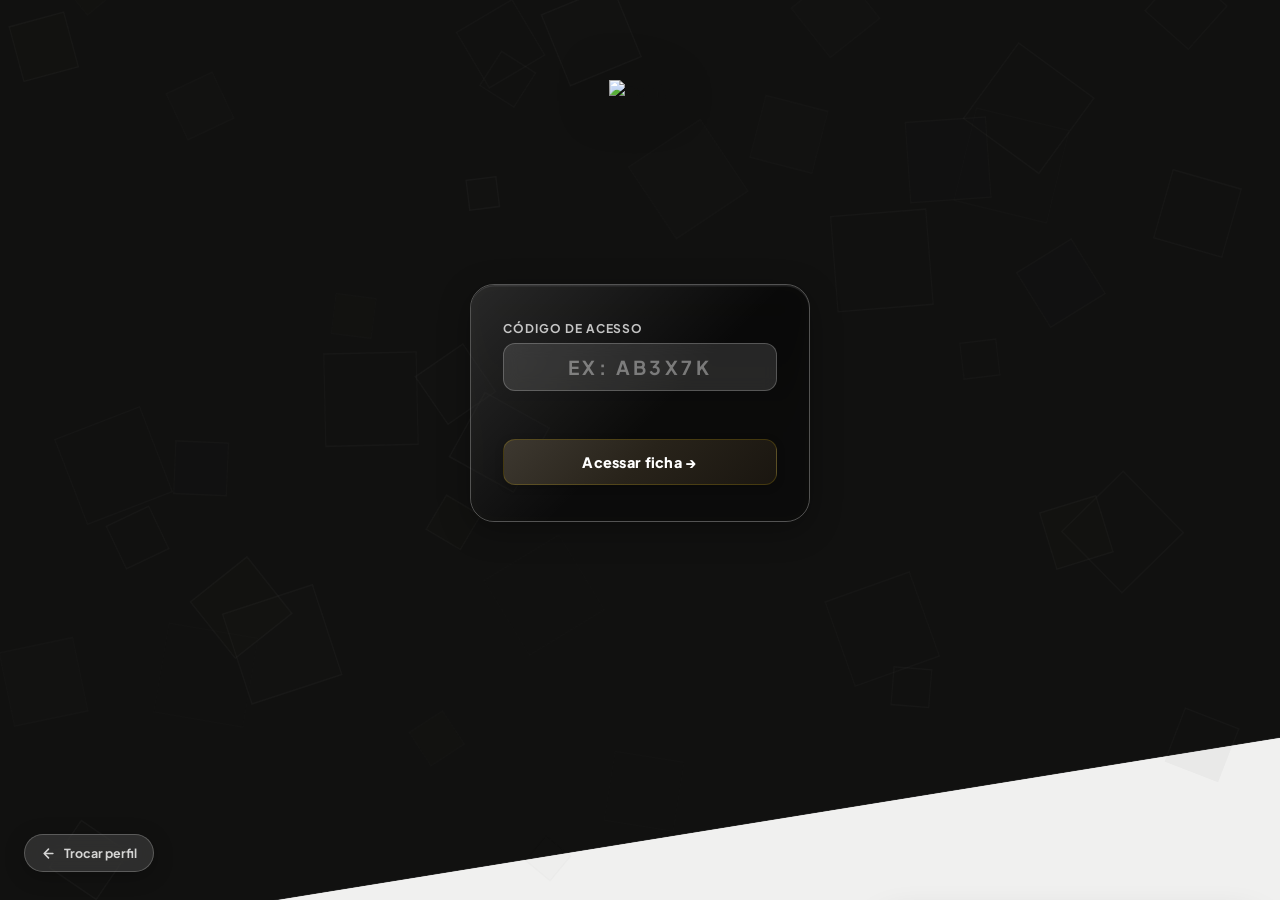
==== commit 5ef66f0a: "Update and rename Taluno.html to aluno.html" ====
--- a/aluno.html
+++ b/aluno.html
@@ -3555,6 +3555,36 @@
     // Inclui o código do aluno na chave para que timers de alunos diferentes
     // nunca se misturem no mesmo navegador.
     const LS_TIMER_PREFIX = 'trainly_timer_';
+    const LS_CHECKS_PREFIX = 'trainly_checks_';
+
+    // Chave do localStorage para os checks do dia atual deste aluno
+    function _checksKey() {
+      return `${LS_CHECKS_PREFIX}${_timerStudentCode()}_${_todayStr()}`;
+    }
+
+    // Persiste checkState no localStorage e remove chaves de dias anteriores
+    function _saveChecks() {
+      try {
+        localStorage.setItem(_checksKey(), JSON.stringify(checkState));
+        var myPrefix = `${LS_CHECKS_PREFIX}${_timerStudentCode()}_`;
+        var todayKey = _checksKey();
+        var toRemove = [];
+        for (var i = 0; i < localStorage.length; i++) {
+          var k = localStorage.key(i);
+          if (k && k.startsWith(myPrefix) && k !== todayKey) toRemove.push(k);
+        }
+        toRemove.forEach(function(k){ try { localStorage.removeItem(k); } catch(e){} });
+      } catch(e) {}
+    }
+
+    // Restaura checks salvos do dia atual para o checkState em memória
+    function _loadChecks() {
+      try {
+        var raw = localStorage.getItem(_checksKey());
+        if (!raw) return;
+        Object.assign(checkState, JSON.parse(raw));
+      } catch(e) {}
+    }
 
     // Retorna o código do aluno atual (em minúsculas, sem espaços)
     function _timerStudentCode() {
@@ -4025,6 +4055,7 @@
 
     function showApp(student) {
       _currentStudent = student;
+      _loadChecks(); // Restaura checks do dia salvos no localStorage
       document.getElementById('screen-login').style.display = 'none';
       document.getElementById('screen-app').style.cssText = 'display:flex;flex-direction:column;';
       document.getElementById('student-pill').textContent = student.name;
@@ -4611,6 +4642,7 @@
         pw.querySelector('.progress-bar-fill').style.width = pct + '%';
         pw.querySelector('.progress-label').textContent = `${done}/${total} exercícios`;
       }
+      _saveChecks(); // Persiste no localStorage
     };
 
     window.handleCheckBtn = function (btn) {
@@ -4799,6 +4831,23 @@
           acc.classList.add('open');
           acc.querySelector('.workout-days-row').style.display = 'flex';
           acc.querySelector('.exercises-body').style.display = 'flex';
+        }
+
+        // Restaura visualmente os checks salvos para este treino
+        for (let ei2 = 0; ei2 < total; ei2++) {
+          if (checkState[`${p.id}_${wi}_${ei2}`]) {
+            const savedRow = acc.querySelector(`#exrow_${p.id}_${wi}_${ei2}`);
+            if (savedRow) savedRow.classList.add('checked');
+          }
+        }
+        // Restaura barra de progresso
+        const pwRestore = acc.querySelector(`#${progressId}`);
+        if (pwRestore) {
+          let doneR = 0;
+          for (let ei2 = 0; ei2 < total; ei2++) { if (checkState[`${p.id}_${wi}_${ei2}`]) doneR++; }
+          const pctR = total > 0 ? Math.round((doneR / total) * 100) : 0;
+          pwRestore.querySelector('.progress-bar-fill').style.width = pctR + '%';
+          pwRestore.querySelector('.progress-label').textContent = `${doneR}/${total} exercícios`;
         }
 
         workoutsWrap.appendChild(acc);
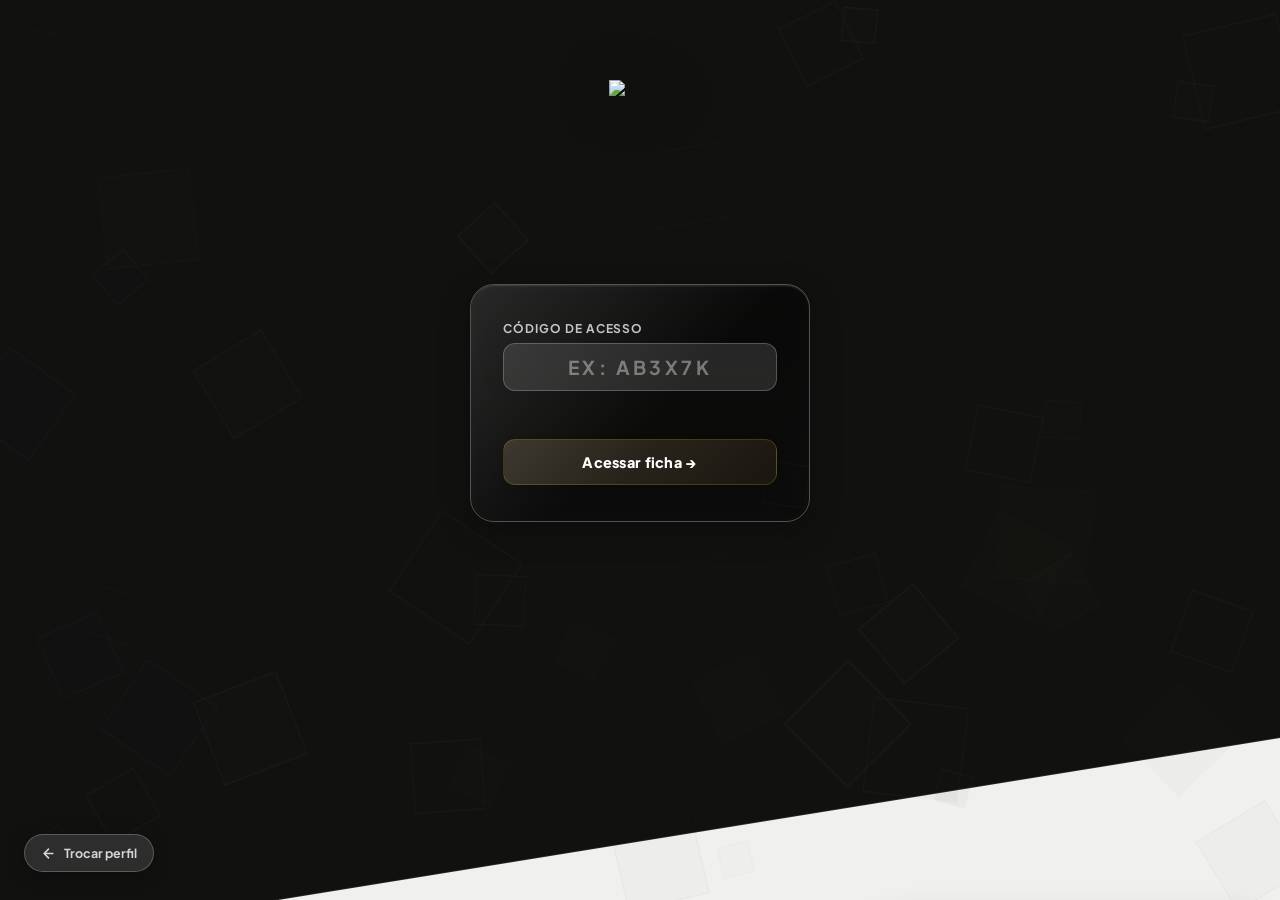
==== commit c7101de6: "Update aluno.html" ====
--- a/aluno.html
+++ b/aluno.html
@@ -3,9 +3,8 @@
 
 <head>
   <meta charset="UTF-8" />
-  <meta name="viewport" content="width=device-width, initial-scale=1.0, maximum-scale=1.0, user-scalable=no, viewport-fit=cover" />
+  <meta name="viewport" content="width=device-width, initial-scale=1.0, maximum-scale=1.0, user-scalable=no, viewport-fit=cover"/>
   <meta name="theme-color" content="#111110"/>
-  <meta name="apple-mobile-web-app-status-bar-style" content="black-translucent"/>
   <meta name="referrer" content="strict-origin-when-cross-origin" />
   <link rel="icon" type="image/png" href="https://i.imgur.com/9DDa1Th.png" />
   <link rel="apple-touch-icon" sizes="180x180" href="https://i.imgur.com/9DDa1Th.png" />
@@ -58,6 +57,8 @@
       scroll-behavior: smooth;
       touch-action: pan-x pan-y;
       overflow-x: hidden;
+      overscroll-behavior: none;
+      -webkit-overflow-scrolling: touch;
     }
 
     * {
@@ -65,11 +66,13 @@
     }
 
     body {
-      overflow-x: hidden;
+      overflow: hidden;
       font-family: var(--body);
-      background: var(--bg);
+      background: #111110;
       color: var(--text);
-      min-height: 100vh;
+      height: 100vh;
+      height: 100dvh;
+      overscroll-behavior: none;
     }
 
     button {
@@ -388,9 +391,10 @@
       display: flex;
       align-items: flex-start;
       justify-content: center;
-      min-height: 100vh;
-      padding: 80px 24px 24px;
-      background: #f0f0ef;
+      height: 100vh;
+      height: 100dvh;
+      padding: calc(80px + env(safe-area-inset-top)) 24px 24px;
+      background: #111110;
       position: relative;
       overflow: hidden;
     }
@@ -520,7 +524,10 @@
     #screen-app {
       display: none;
       flex-direction: column;
-      min-height: 100vh;
+      height: 100vh;
+      height: 100dvh;
+      overflow: hidden;
+      background: var(--bg);
     }
 
     /* Topbar — largura total no topo */
@@ -534,7 +541,6 @@
       display: flex;
       flex-direction: column;
       width: 100%;
-      padding-top: env(safe-area-inset-top);
     }
 
     .topbar-main {
@@ -3555,36 +3561,6 @@
     // Inclui o código do aluno na chave para que timers de alunos diferentes
     // nunca se misturem no mesmo navegador.
     const LS_TIMER_PREFIX = 'trainly_timer_';
-    const LS_CHECKS_PREFIX = 'trainly_checks_';
-
-    // Chave do localStorage para os checks do dia atual deste aluno
-    function _checksKey() {
-      return `${LS_CHECKS_PREFIX}${_timerStudentCode()}_${_todayStr()}`;
-    }
-
-    // Persiste checkState no localStorage e remove chaves de dias anteriores
-    function _saveChecks() {
-      try {
-        localStorage.setItem(_checksKey(), JSON.stringify(checkState));
-        var myPrefix = `${LS_CHECKS_PREFIX}${_timerStudentCode()}_`;
-        var todayKey = _checksKey();
-        var toRemove = [];
-        for (var i = 0; i < localStorage.length; i++) {
-          var k = localStorage.key(i);
-          if (k && k.startsWith(myPrefix) && k !== todayKey) toRemove.push(k);
-        }
-        toRemove.forEach(function(k){ try { localStorage.removeItem(k); } catch(e){} });
-      } catch(e) {}
-    }
-
-    // Restaura checks salvos do dia atual para o checkState em memória
-    function _loadChecks() {
-      try {
-        var raw = localStorage.getItem(_checksKey());
-        if (!raw) return;
-        Object.assign(checkState, JSON.parse(raw));
-      } catch(e) {}
-    }
 
     // Retorna o código do aluno atual (em minúsculas, sem espaços)
     function _timerStudentCode() {
@@ -3670,8 +3646,27 @@
     let _activeWorkout = null; // { planId, wi, planTitle, workoutTitle, startTimestamp }
     let _timerInterval = null;
 
-    // ── Check state (in-memory) ──
+    // ── Check state (persistido no localStorage por aluno) ──
     const checkState = {};
+
+    function _checkStateKey() {
+      const sid = (_currentStudent && _currentStudent.id) ? _currentStudent.id : 'unknown';
+      return `trainly_checks_${sid}`;
+    }
+
+    function _saveCheckState() {
+      try { localStorage.setItem(_checkStateKey(), JSON.stringify(checkState)); } catch (e) { }
+    }
+
+    function _loadCheckState() {
+      try {
+        const raw = localStorage.getItem(_checkStateKey());
+        if (raw) {
+          const saved = JSON.parse(raw);
+          Object.assign(checkState, saved);
+        }
+      } catch (e) { }
+    }
 
     // ── Timer display ──
     function formatTime(ms) {
@@ -4055,9 +4050,9 @@
 
     function showApp(student) {
       _currentStudent = student;
-      _loadChecks(); // Restaura checks do dia salvos no localStorage
+      _loadCheckState();
       document.getElementById('screen-login').style.display = 'none';
-      document.getElementById('screen-app').style.cssText = 'display:flex;flex-direction:column;';
+      document.getElementById('screen-app').style.cssText = 'display:flex;flex-direction:column;background:#f7f7f5;';
       document.getElementById('student-pill').textContent = student.name;
       const sidebarPill = document.getElementById('student-pill-sidebar');
       if (sidebarPill) sidebarPill.textContent = student.name;
@@ -4579,6 +4574,34 @@
           }
         }
 
+        // After render: restore check state from localStorage
+        for (const key of Object.keys(checkState)) {
+          if (!checkState[key]) continue;
+          const row = document.getElementById('exrow_' + key);
+          if (!row) continue;
+          row.classList.add('checked');
+          // Atualiza barra de progresso usando data attributes do botão de check
+          const btn = row.querySelector('[data-plan]');
+          if (btn) {
+            const planId = btn.dataset.plan;
+            const wi = parseInt(btn.dataset.wi);
+            const total = parseInt(btn.dataset.total);
+            const progressId = btn.dataset.prog;
+            if (total > 0 && progressId) {
+              const pw = document.getElementById(progressId);
+              if (pw) {
+                let done = 0;
+                for (let i = 0; i < total; i++) { if (checkState[planId + '_' + wi + '_' + i]) done++; }
+                const pct = Math.round((done / total) * 100);
+                const fill = pw.querySelector('.progress-bar-fill');
+                const label = pw.querySelector('.progress-label');
+                if (fill) fill.style.width = pct + '%';
+                if (label) label.textContent = done + '/' + total + ' exercícios';
+              }
+            }
+          }
+        }
+
         // After render: restore lock state for active timers
         if (_activeWorkout) {
           refreshWorkoutLockState(_activeWorkout.planId, _activeWorkout.wi, true);
@@ -4633,6 +4656,7 @@
       const row = document.getElementById(`exrow_${planId}_${wi}_${ei}`);
       if (checkState[key]) row.classList.add('checked');
       else row.classList.remove('checked');
+      _saveCheckState();
       // progress
       let done = 0;
       for (let i = 0; i < total; i++) { if (checkState[`${planId}_${wi}_${i}`]) done++; }
@@ -4642,7 +4666,6 @@
         pw.querySelector('.progress-bar-fill').style.width = pct + '%';
         pw.querySelector('.progress-label').textContent = `${done}/${total} exercícios`;
       }
-      _saveChecks(); // Persiste no localStorage
     };
 
     window.handleCheckBtn = function (btn) {
@@ -4831,23 +4854,6 @@
           acc.classList.add('open');
           acc.querySelector('.workout-days-row').style.display = 'flex';
           acc.querySelector('.exercises-body').style.display = 'flex';
-        }
-
-        // Restaura visualmente os checks salvos para este treino
-        for (let ei2 = 0; ei2 < total; ei2++) {
-          if (checkState[`${p.id}_${wi}_${ei2}`]) {
-            const savedRow = acc.querySelector(`#exrow_${p.id}_${wi}_${ei2}`);
-            if (savedRow) savedRow.classList.add('checked');
-          }
-        }
-        // Restaura barra de progresso
-        const pwRestore = acc.querySelector(`#${progressId}`);
-        if (pwRestore) {
-          let doneR = 0;
-          for (let ei2 = 0; ei2 < total; ei2++) { if (checkState[`${p.id}_${wi}_${ei2}`]) doneR++; }
-          const pctR = total > 0 ? Math.round((doneR / total) * 100) : 0;
-          pwRestore.querySelector('.progress-bar-fill').style.width = pctR + '%';
-          pwRestore.querySelector('.progress-label').textContent = `${doneR}/${total} exercícios`;
         }
 
         workoutsWrap.appendChild(acc);
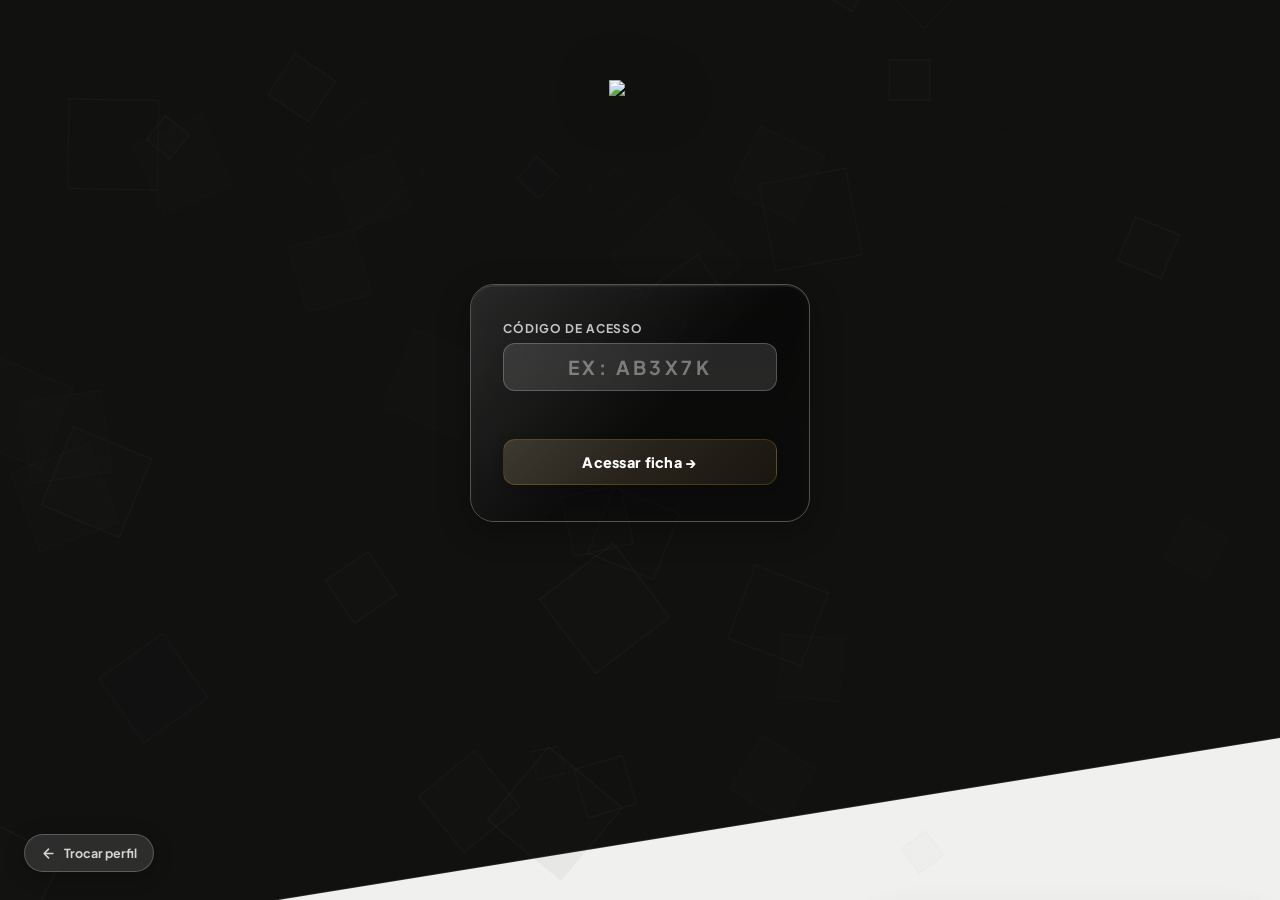
==== commit b9982676: "Update aluno.html" ====
--- a/aluno.html
+++ b/aluno.html
@@ -3646,7 +3646,7 @@
     let _activeWorkout = null; // { planId, wi, planTitle, workoutTitle, startTimestamp }
     let _timerInterval = null;
 
-    // ── Check state (persistido no localStorage por aluno) ──
+    // ── Check state (persistido no localStorage por aluno + data) ──
     const checkState = {};
 
     function _checkStateKey() {
@@ -3655,7 +3655,9 @@
     }
 
     function _saveCheckState() {
-      try { localStorage.setItem(_checkStateKey(), JSON.stringify(checkState)); } catch (e) { }
+      try {
+        localStorage.setItem(_checkStateKey(), JSON.stringify({ date: _todayStr(), checks: checkState }));
+      } catch (e) { }
     }
 
     function _loadCheckState() {
@@ -3663,7 +3665,12 @@
         const raw = localStorage.getItem(_checkStateKey());
         if (raw) {
           const saved = JSON.parse(raw);
-          Object.assign(checkState, saved);
+          // Se os checks foram salvos num dia diferente, descarta — novo dia, novo treino
+          if (saved.date && saved.date === _todayStr()) {
+            Object.assign(checkState, saved.checks || {});
+          } else {
+            localStorage.removeItem(_checkStateKey());
+          }
         }
       } catch (e) { }
     }
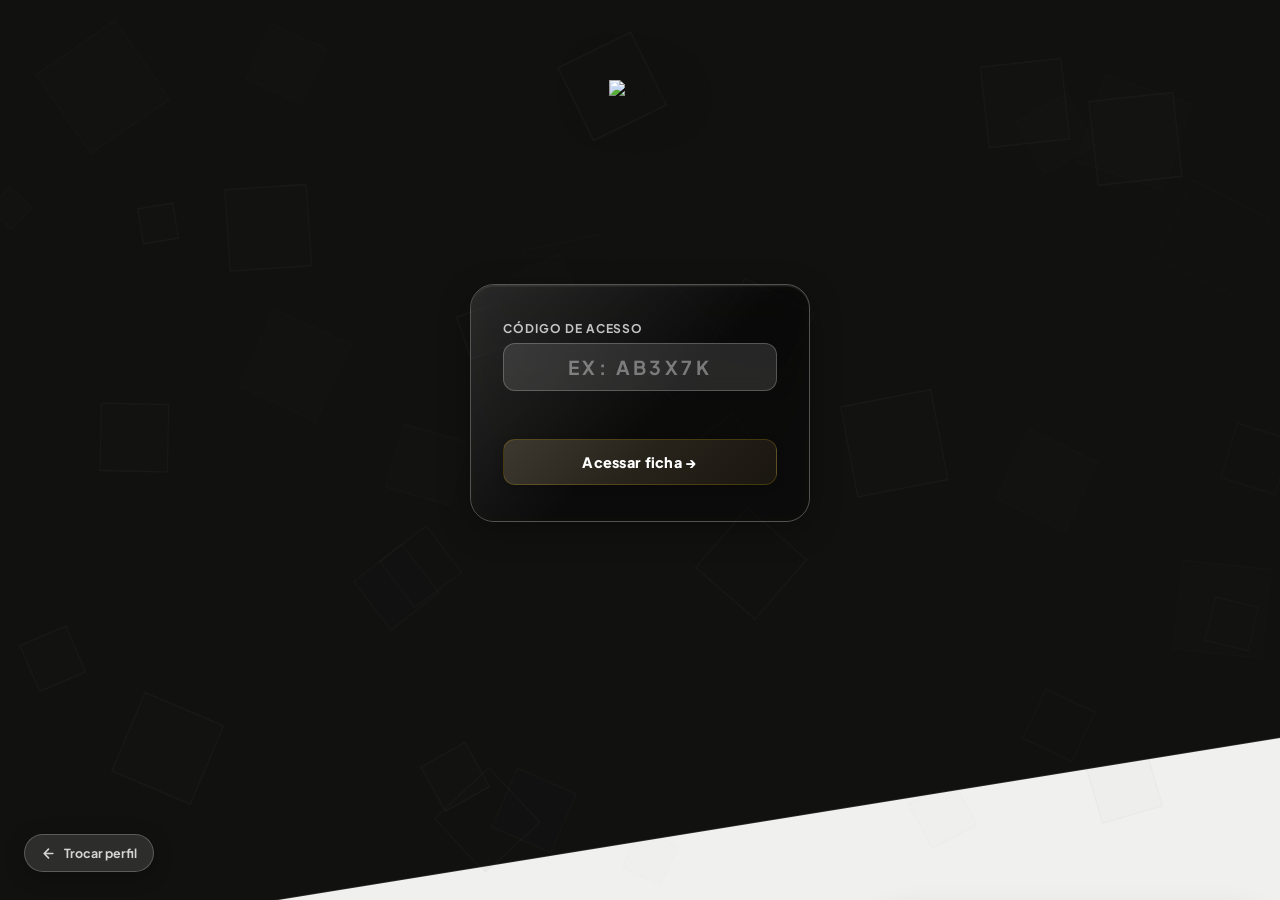
==== commit d35276d4: "Update aluno.html" ====
--- a/aluno.html
+++ b/aluno.html
@@ -328,14 +328,340 @@
     }
 
     /* CRONÔMETRO */
-    #workout-timer-bar {
+    /* ── EXERCISE CHECKED: colapsa tudo exceto número + nome ── */
+    .exercise-row.checked .ex-inline,
+    .exercise-row.checked .ex-obs,
+    .exercise-row.checked .ex-video-wrap {
+      display: none !important;
+    }
+    .exercise-row.checked .ex-main {
+      padding: 0 12px;
+    }
+    .exercise-row.checked .ex-name {
+      margin-bottom: 0;
+      font-size: .84rem;
+    }
+    .exercise-row.checked {
+      min-height: 46px;
+      border-color: rgba(46, 125, 82, .35);
+      background: rgba(46, 125, 82, .05);
+      transition: min-height .22s ease, background .2s;
+    }
+    .exercise-row.checked .ex-side {
+      background: rgba(46, 125, 82, .1);
+      border-right-color: rgba(46, 125, 82, .25);
+    }
+    .exercise-row.checked .ex-side-bar { display: none; }
+
+    /* ── MODAIS ESTILIZADOS — padrão visual do gestor ── */
+    .modal-box-trainly {
+      background: var(--surface);
+      border: 1px solid var(--border);
+      border-radius: 20px;
+      width: 100%;
+      max-width: 420px;
+      box-shadow: var(--shadow-md);
+      overflow: hidden;
+      animation: modalIn .22s cubic-bezier(.22,1,.36,1);
+      display: flex;
+      flex-direction: column;
+    }
+    .modal-header-trainly {
+      flex-shrink: 0;
+      display: flex;
+      align-items: center;
+      justify-content: space-between;
+      padding: 18px 20px;
+      border-bottom: 1px solid rgba(255,255,255,.07);
       background: #111110;
-      padding: 9px 20px;
-      display: flex;
-      align-items: center;
-      gap: 12px;
-      border-top: 1px solid #2e2e2a;
+      border-radius: 20px 20px 0 0;
+    }
+    .modal-header-trainly-green {
+      background: linear-gradient(135deg, #172e1f 0%, #111a14 100%);
+    }
+    .modal-header-trainly-left {
+      display: flex;
+      align-items: center;
+      gap: 13px;
+    }
+    .mht-icon {
+      width: 38px;
+      height: 38px;
+      border-radius: 10px;
+      background: rgba(255,255,255,.08);
+      border: 1.5px solid rgba(255,255,255,.13);
+      display: flex;
+      align-items: center;
+      justify-content: center;
+      flex-shrink: 0;
+    }
+    .mht-icon-green {
+      background: rgba(46,125,82,.28);
+      border-color: rgba(46,125,82,.45);
+    }
+    .mht-icon-red {
+      background: rgba(224,62,62,.22);
+      border-color: rgba(224,62,62,.38);
+    }
+    .mht-icon-yellow {
+      background: rgba(245,200,0,.18);
+      border-color: rgba(245,200,0,.35);
+    }
+    .mht-title {
+      font-family: var(--head);
+      font-size: 1rem;
+      font-weight: 800;
+      color: #ffffff;
+      letter-spacing: -.01em;
+    }
+    .mht-sub {
+      font-size: .72rem;
+      color: rgba(255,255,255,.45);
+      font-weight: 500;
+      margin-top: 2px;
+    }
+    .mht-close {
+      background: rgba(255,255,255,.10);
+      border: 1px solid rgba(255,255,255,.18);
+      width: 30px;
+      height: 30px;
+      border-radius: 8px;
+      cursor: pointer;
+      display: flex;
+      align-items: center;
+      justify-content: center;
+      color: rgba(255,255,255,.7);
+      font-size: .88rem;
+      transition: all .15s;
+      flex-shrink: 0;
+    }
+    .mht-close:hover {
+      background: rgba(255,255,255,.2);
+      color: #fff;
+    }
+    .modal-body-trainly {
+      padding: 20px 22px 16px;
+    }
+    .modal-body-trainly p {
+      font-size: .88rem;
+      color: var(--text2);
+      line-height: 1.65;
+    }
+    .modal-footer-trainly {
+      padding: 0 22px 20px;
+      display: flex;
+      gap: 8px;
+      justify-content: flex-end;
+    }
+
+    /* Botões do sistema do gestor */
+    .btn-t {
+      display: inline-flex;
+      align-items: center;
+      gap: 7px;
+      padding: 10px 20px;
+      border-radius: var(--r);
+      font-size: .86rem;
+      font-weight: 700;
+      font-family: var(--body);
+      cursor: pointer;
+      border: none;
+      transition: all .15s;
+    }
+    .btn-t-ghost {
+      background: var(--surface2);
+      color: var(--text2);
+      border: 1.5px solid var(--border);
+    }
+    .btn-t-ghost:hover { background: var(--surface3); color: var(--text); }
+    .btn-t-primary {
+      background: linear-gradient(135deg, #3d3830 0%, #28231a 50%, #1a1610 100%);
+      color: #ffffff;
+      border: 1px solid rgba(245,200,0,.18);
+      box-shadow: 0 2px 8px rgba(0,0,0,.2);
+      font-weight: 800;
+    }
+    .btn-t-primary:hover { transform: translateY(-1px); box-shadow: 0 4px 14px rgba(0,0,0,.22); }
+    .btn-t-green {
+      background: var(--green);
+      color: #fff;
+      font-weight: 800;
+      box-shadow: 0 2px 8px rgba(46,125,82,.25);
+    }
+    .btn-t-green:hover { background: #235f3e; transform: translateY(-1px); }
+    .btn-t-danger {
+      background: var(--red-dim);
+      color: var(--red);
+      border: 1px solid rgba(224,62,62,.25);
+      font-weight: 700;
+    }
+    .btn-t-danger:hover { background: rgba(224,62,62,.15); }
+
+    /* ── ANIMAÇÕES DE TRANSIÇÃO DO TREINO ── */
+    /* Topbar entra suavemente */
+    @keyframes timerBarIn {
+      from { opacity: 0; transform: translateY(-12px); }
+      to   { opacity: 1; transform: translateY(0); }
+    }
+    @keyframes timerBarOut {
+      from { opacity: 1; transform: translateY(0); }
+      to   { opacity: 0; transform: translateY(-12px); }
+    }
+    #workout-timer-bar.workout-mode {
+      animation: timerBarIn .4s cubic-bezier(.22,1,.36,1) both;
+    }
+
+    /* Cronômetro pulsa ao iniciar */
+    @keyframes timerPop {
+      0%   { transform: scale(0.7); opacity: 0; }
+      60%  { transform: scale(1.08); opacity: 1; }
+      100% { transform: scale(1); }
+    }
+    #workout-timer-bar.workout-mode #topbar-timer-display {
+      animation: timerPop .5s cubic-bezier(.22,1,.36,1) .25s both;
+    }
+
+    /* Botão Finalizar desliza da esquerda */
+    @keyframes finishBtnIn {
+      from { opacity: 0; transform: translateX(-16px) scale(.95); }
+      to   { opacity: 1; transform: translateX(0) scale(1); }
+    }
+    #topbar-finish-btn {
+      animation: none;
+    }
+    #workout-timer-bar.workout-mode #topbar-finish-btn {
+      animation: finishBtnIn .4s cubic-bezier(.22,1,.36,1) .15s both;
+    }
+
+    /* Static header desliza de cima */
+    @keyframes staticHeaderIn {
+      from { opacity: 0; transform: translateY(-10px); }
+      to   { opacity: 1; transform: translateY(0); }
+    }
+    body.workout-mode .workout-static-header {
+      display: block;
+      animation: staticHeaderIn .35s cubic-bezier(.22,1,.36,1) .3s both;
+    }
+
+    /* Dot pulsante no botão finalizar durante treino */
+    @keyframes liveDot {
+      0%, 100% { opacity: 1; box-shadow: 0 0 0 0 rgba(224,62,62,.5); }
+      50%       { opacity: .7; box-shadow: 0 0 0 5px rgba(224,62,62,0); }
+    }
+    #topbar-finish-btn .tb-icon {
+      animation: liveDot 2s ease-in-out infinite;
+    }
+
+    /* Completion time número conta para cima visualmente */
+    @keyframes numberReveal {
+      from { opacity: 0; transform: translateY(12px) scale(.9); }
+      to   { opacity: 1; transform: translateY(0) scale(1); }
+    }
+    .completion-time {
+      animation: numberReveal .45s cubic-bezier(.22,1,.36,1) .2s both;
+    }
+
+    /* Overlay fade-in mais suave */
+    @keyframes overlayFadeIn {
+      from { opacity: 0; }
+      to   { opacity: 1; }
+    }
+    .modal-overlay:not(.hidden) {
+      animation: overlayFadeIn .2s ease both;
+    }
+
+    /* ── WORKOUT TOPBAR: substitui topbar-main durante treino ── */
+    .topbar-main { transition: all .2s; }
+    .topbar.workout-active .topbar-main {
+      display: none !important;
+    }
+    #workout-timer-bar.workout-mode {
+      display: flex !important;
+      flex-direction: column;
+      align-items: center;
+      justify-content: center;
+      gap: 6px;
+      padding: 12px 20px 14px;
+      background: #111110;
+      border-top: none;
       width: 100%;
+    }
+    #workout-timer-bar.workout-mode .timer-top-row {
+      display: flex;
+      align-items: center;
+      gap: 10px;
+    }
+    #workout-timer-bar.workout-mode .timer-dot { display: none; }
+    #workout-timer-bar.workout-mode .timer-label { display: none; }
+    #workout-timer-bar.workout-mode .timer-workout-name { display: none; }
+
+    /* Centro da topbar durante treino — removido, layout agora é coluna centralizada */
+    /* Finish button inside topbar */
+    #topbar-finish-btn {
+      width: auto;
+      padding: 9px 22px 9px 9px;
+      border-radius: 99px;
+      background: rgba(224, 62, 62, .1);
+      color: var(--red);
+      font-family: var(--body);
+      font-size: .88rem;
+      font-weight: 700;
+      border: 1.5px solid rgba(224, 62, 62, .25);
+      cursor: pointer;
+      display: none;
+      align-items: center;
+      justify-content: center;
+      gap: 10px;
+      letter-spacing: .01em;
+      transition: all .15s;
+    }
+    #topbar-finish-btn:hover {
+      background: rgba(224, 62, 62, .16);
+      box-shadow: 0 4px 14px rgba(224, 62, 62, .2);
+      transform: translateY(-1px);
+    }
+    #topbar-finish-btn .tb-icon {
+      width: 34px;
+      height: 34px;
+      border-radius: 50%;
+      background: var(--red);
+      display: flex;
+      align-items: center;
+      justify-content: center;
+      flex-shrink: 0;
+    }
+    #topbar-timer-display {
+      font-family: var(--head);
+      font-size: 1.05rem;
+      font-weight: 800;
+      color: rgba(255,255,255,.55);
+      letter-spacing: .1em;
+    }
+
+    /* Static header na área branca durante treino */
+    .workout-static-header {
+      display: none;
+      padding: 16px 20px 12px;
+      text-align: center;
+      background: var(--surface);
+      border-bottom: 1px solid var(--border);
+    }
+    body.workout-mode .workout-static-header {
+      display: block;
+    }
+    .wsh-plan-title {
+      font-size: .68rem;
+      font-weight: 700;
+      color: var(--text3);
+      text-transform: uppercase;
+      letter-spacing: .12em;
+      margin-bottom: 3px;
+    }
+    .wsh-module-title {
+      font-family: var(--head);
+      font-size: 1.15rem;
+      font-weight: 800;
+      color: var(--text);
     }
 
     .timer-dot {
@@ -521,6 +847,35 @@
     }
 
     /* ── NAV MENU ── */
+    /* ── SPLASH PÓS-LOGIN ── */
+    #login-splash {
+      position: fixed;
+      inset: 0;
+      background: #111110;
+      z-index: 99999;
+      display: flex;
+      align-items: center;
+      justify-content: center;
+      opacity: 0;
+      visibility: hidden;
+      pointer-events: none;
+      transition: opacity .4s ease;
+    }
+    #login-splash.splash-in {
+      opacity: 1;
+      visibility: visible;
+      pointer-events: all;
+    }
+    #login-splash.splash-out {
+      opacity: 0;
+    }
+    #login-splash video {
+      width: min(260px, 55vw);
+      height: auto;
+      display: block;
+      object-fit: contain;
+    }
+
     #screen-app {
       display: none;
       flex-direction: column;
@@ -958,15 +1313,7 @@
     }
 
     .plan-status-bar {
-      margin: 12px 20px 0;
-      border-radius: var(--r);
-      padding: 13px 16px;
-      display: flex;
-      align-items: center;
-      gap: 10px;
-      font-size: .82rem;
-      font-weight: 600;
-      border: 1px solid;
+      display: none !important;
     }
 
     .plan-status-bar.active {
@@ -2076,19 +2423,7 @@
     }
 
     .finish-workout-btn {
-      background: rgba(224, 62, 62, .08);
-      color: var(--red);
-      border: 1.5px solid rgba(224, 62, 62, .2);
-      margin-top: 4px;
-    }
-
-    .finish-workout-btn:hover {
-      background: rgba(224, 62, 62, .14);
-      box-shadow: 0 4px 14px rgba(224, 62, 62, .2);
-    }
-
-    .finish-workout-btn .wa-btn-icon {
-      background: var(--red);
+      display: none !important;
     }
 
     .workout-started-indicator {
@@ -2962,6 +3297,40 @@
     .suspended-ok-btn:hover {
       background: #2a2a28;
       transform: translateY(-1px);
+    }
+
+    /* ── WORKOUT MODE: esconde elementos desnecessários durante o treino ── */
+    body.workout-mode .greeting-wrap,
+    body.workout-mode #plan-status-wrap,
+    body.workout-mode #today-wrap,
+    body.workout-mode #freq-wrap,
+    body.workout-mode .trainer-bar-hide,
+    body.workout-mode #trainer-bar {
+      display: none !important;
+    }
+    /* Planos que não estão em treino ficam ocultos */
+    body.workout-mode .plan-wrap:not(.workout-mode-active) {
+      display: none !important;
+    }
+    /* No plano ativo, esconder o plan-card-header (título do plano fica via static-header) */
+    body.workout-mode .plan-wrap.workout-mode-active .plan-card-header {
+      display: none !important;
+    }
+    /* No workout ativo, esconder módulos que não estão em treino */
+    body.workout-mode .workout-accordion:not(.workout-mode-active) {
+      display: none !important;
+    }
+    /* No módulo ativo, esconder o accordion header (título do módulo fica via static-header) */
+    body.workout-mode .workout-accordion.workout-mode-active .workout-accordion-header {
+      display: none !important;
+    }
+    /* Esconder o botão "Finalizar Treino" dentro do card durante workout-mode (só o da topbar fica) */
+    body.workout-mode .finish-workout-btn {
+      display: none !important;
+    }
+    /* Esconder "Em andamento" indicator dentro do card */
+    body.workout-mode .workout-started-indicator {
+      display: none !important;
     }
 
     /* ── Desativa seleção de texto apenas em dispositivos touch/mobile ── */
@@ -3074,82 +3443,123 @@
 
   <!-- MODAL: INICIAR TREINO -->
   <div id="modal-start" class="modal-overlay hidden">
-    <div class="modal-box">
-      <div class="modal-head" style="padding-bottom:10px;">
-        <div class="modal-title">Iniciar treino?</div>
+    <div class="modal-box modal-box-trainly">
+      <div class="modal-header-trainly">
+        <div class="modal-header-trainly-left">
+          <div class="mht-icon">
+            <svg width="18" height="18" viewBox="0 0 24 24" fill="white"><path d="M8 5v14l11-7z"/></svg>
+          </div>
+          <div>
+            <h3 class="mht-title">Iniciar treino</h3>
+            <p class="mht-sub">O cronômetro será iniciado automaticamente</p>
+          </div>
+        </div>
+        <button class="mht-close" onclick="closeStartModal()">✕</button>
       </div>
-      <div class="modal-body">
-        <p>Deseja iniciar o seu treino? O cronômetro será iniciado automaticamente.</p>
+      <div class="modal-body-trainly">
+        <p>Você está prestes a começar. Fique focado e bora treinar! 💪</p>
       </div>
-      <div class="modal-footer">
-        <button class="btn-cancel" onclick="closeStartModal()">Cancelar</button>
-        <button class="btn-confirm green" onclick="confirmStartWorkout()">Sim, iniciar</button>
+      <div class="modal-footer-trainly">
+        <button class="btn-t btn-t-ghost" onclick="closeStartModal()">Cancelar</button>
+        <button class="btn-t btn-t-primary" onclick="confirmStartWorkout()">Sim, iniciar</button>
       </div>
     </div>
   </div>
 
   <!-- MODAL: PULAR TREINO -->
   <div id="modal-skip" class="modal-overlay hidden">
-    <div class="modal-box">
-      <div class="modal-head" style="padding-bottom:10px;">
-        <div class="modal-title">Pular treino?</div>
+    <div class="modal-box modal-box-trainly">
+      <div class="modal-header-trainly">
+        <div class="modal-header-trainly-left">
+          <div class="mht-icon mht-icon-yellow">
+            <svg width="18" height="18" viewBox="0 0 24 24" fill="white" stroke="white" stroke-width=".5"><polygon points="5,4 15,12 5,20"/><line x1="19" y1="5" x2="19" y2="19" stroke="white" stroke-width="2.5" stroke-linecap="round"/></svg>
+          </div>
+          <div>
+            <h3 class="mht-title">Pular treino?</h3>
+            <p class="mht-sub">Avança para o próximo módulo da sequência</p>
+          </div>
+        </div>
+        <button class="mht-close" onclick="closeSkipWorkoutModal()">✕</button>
       </div>
-      <div class="modal-body">
+      <div class="modal-body-trainly">
         <p>Você tem certeza que deseja pular o treino de hoje e seguir para o próximo módulo da sequência?</p>
       </div>
-      <div class="modal-footer">
-        <button class="btn-cancel" onclick="closeSkipWorkoutModal()">Não, manter</button>
-        <button class="btn-confirm red" onclick="confirmSkipWorkout()">Sim, pular módulo</button>
+      <div class="modal-footer-trainly">
+        <button class="btn-t btn-t-ghost" onclick="closeSkipWorkoutModal()">Não, manter</button>
+        <button class="btn-t btn-t-danger" onclick="confirmSkipWorkout()">Sim, pular módulo</button>
       </div>
     </div>
   </div>
 
   <!-- MODAL: FINALIZAR TREINO -->
   <div id="modal-finish" class="modal-overlay hidden">
-    <div class="modal-box">
-      <div class="modal-head" style="padding-bottom:10px;">
-        <div class="modal-title">Finalizar treino?</div>
+    <div class="modal-box modal-box-trainly">
+      <div class="modal-header-trainly">
+        <div class="modal-header-trainly-left">
+          <div class="mht-icon mht-icon-red">
+            <svg width="16" height="16" viewBox="0 0 24 24" fill="white"><rect x="4" y="4" width="16" height="16" rx="2"/></svg>
+          </div>
+          <div>
+            <h3 class="mht-title">Finalizar treino?</h3>
+            <p class="mht-sub">O cronômetro será parado e a conclusão registrada</p>
+          </div>
+        </div>
+        <button class="mht-close" onclick="closeFinishModal()">✕</button>
       </div>
-      <div class="modal-body">
-        <p>Deseja finalizar o seu treino? Isso irá parar o cronômetro e registrar a conclusão.</p>
+      <div class="modal-body-trainly">
+        <p>Deseja encerrar o treino agora? Seu progresso será salvo.</p>
       </div>
-      <div class="modal-footer">
-        <button class="btn-cancel" onclick="closeFinishModal()">Cancelar</button>
-        <button class="btn-confirm green" onclick="confirmFinishWorkout()">Sim, finalizar</button>
+      <div class="modal-footer-trainly">
+        <button class="btn-t btn-t-ghost" onclick="closeFinishModal()">Cancelar</button>
+        <button class="btn-t btn-t-primary" onclick="confirmFinishWorkout()">Sim, finalizar</button>
       </div>
     </div>
   </div>
 
   <!-- MODAL: CONCLUSÃO + FEEDBACK -->
   <div id="modal-completion" class="modal-overlay hidden">
-    <div class="modal-box completion-modal">
+    <div class="modal-box modal-box-trainly completion-modal">
       <div id="completion-view">
-        <div class="modal-head" style="padding-top:24px;">
-          <div class="completion-title">Treino Concluído</div>
+        <div class="modal-header-trainly">
+          <div class="modal-header-trainly-left">
+            <div class="mht-icon">
+              <svg width="18" height="18" viewBox="0 0 24 24" fill="none" stroke="white" stroke-width="2.8" stroke-linecap="round" stroke-linejoin="round"><polyline points="20 6 9 17 4 12"/></svg>
+            </div>
+            <div>
+              <h3 class="mht-title">Treino Concluído!</h3>
+              <p class="mht-sub">Parabéns pelo esforço de hoje 🎉</p>
+            </div>
+          </div>
         </div>
-        <div class="modal-body" style="padding-top:0;">
+        <div class="modal-body-trainly" style="text-align:center;padding:28px 24px 20px;">
+          <div class="completion-time-label">Tempo total de treino</div>
           <div class="completion-time" id="completion-time-display">00:00</div>
-          <div class="completion-time-label">Tempo total de treino</div>
         </div>
-        <div class="modal-footer" style="flex-direction:column;gap:8px;">
-          <button class="btn-confirm green" style="border-radius:var(--r);" onclick="openFeedbackView()">Dar
-            Feedback</button>
-          <button class="btn-cancel" style="border-radius:var(--r);" onclick="closeCompletionModal()">Fechar</button>
+        <div class="modal-footer-trainly" style="flex-direction:column;gap:8px;">
+          <button class="btn-t btn-t-primary" style="width:100%;justify-content:center;" onclick="openFeedbackView()">Dar Feedback</button>
+          <button class="btn-t btn-t-ghost" style="width:100%;justify-content:center;" onclick="closeCompletionModal()">Fechar</button>
         </div>
       </div>
       <div id="feedback-view" class="hidden">
-        <div class="modal-head" style="padding-bottom:10px;">
-          <div class="modal-title">Seu feedback</div>
+        <div class="modal-header-trainly">
+          <div class="modal-header-trainly-left">
+            <div class="mht-icon" style="background:rgba(245,200,0,.15);border-color:rgba(245,200,0,.3);">
+              <svg width="17" height="17" viewBox="0 0 24 24" fill="none" stroke="var(--accent)" stroke-width="2.2" stroke-linecap="round" stroke-linejoin="round"><path d="M21 15a2 2 0 0 1-2 2H7l-4 4V5a2 2 0 0 1 2-2h14a2 2 0 0 1 2 2z"/></svg>
+            </div>
+            <div>
+              <h3 class="mht-title">Seu feedback</h3>
+              <p class="mht-sub">Conta como foi o treino de hoje</p>
+            </div>
+          </div>
+          <button class="mht-close" onclick="cancelFeedback()">✕</button>
         </div>
-        <div class="modal-body">
-          <div id="feedback-area">
-            <textarea id="feedback-text" class="form-control"
-              placeholder="Conte como foi o treino, dificuldades, pontos de melhoria..."></textarea>
-          </div>
+        <div class="modal-body-trainly">
+          <textarea id="feedback-text" class="form-control" style="min-height:100px;resize:vertical;"
+            placeholder="Conte como foi o treino, dificuldades, pontos de melhoria..."></textarea>
         </div>
-        <div class="modal-footer">
-          <button class="btn-cancel" onclick="cancelFeedback()">Cancelar</button>
-          <button class="btn-confirm" id="btn-send-feedback" onclick="sendFeedback()">Enviar</button>
+        <div class="modal-footer-trainly">
+          <button class="btn-t btn-t-ghost" onclick="cancelFeedback()">Cancelar</button>
+          <button class="btn-t btn-t-primary" id="btn-send-feedback" onclick="sendFeedback()">Enviar</button>
         </div>
       </div>
     </div>
@@ -3344,7 +3754,7 @@
   <div id="screen-app">
 
     <!-- TOPBAR — largura total, igual gestor -->
-    <div class="topbar">
+    <div class="topbar" id="main-topbar">
       <div class="topbar-main">
         <div class="topbar-brand">
           <img src="https://i.imgur.com/tQZtOnB.png" alt="Trainly" style="height:28px;width:auto;object-fit:contain;" />
@@ -3355,10 +3765,19 @@
         </div>
       </div>
       <div id="workout-timer-bar" style="display:none;">
-        <div class="timer-dot"></div>
-        <span class="timer-label">Em treino</span>
-        <span class="timer-value" id="timer-display">00:00</span>
-        <span class="timer-workout-name" id="timer-workout-name"></span>
+        <button id="topbar-finish-btn" onclick="openFinishModal()">
+          <div class="tb-icon"><svg width="13" height="13" viewBox="0 0 24 24" fill="white"><rect x="4" y="4" width="16" height="16" rx="2"/></svg></div>
+          Finalizar Treino
+        </button>
+        <div id="topbar-timer-display">00:00</div>
+        <!-- legacy + hidden -->
+        <div id="topbar-plan-name-static" style="display:none;"></div>
+        <div id="topbar-module-name-static" style="display:none;"></div>
+        <div id="topbar-workout-name" style="display:none;"></div>
+        <div class="timer-dot" style="display:none;"></div>
+        <span class="timer-label" style="display:none;"></span>
+        <span class="timer-value" id="timer-display" style="display:none;">00:00</span>
+        <span class="timer-workout-name" id="timer-workout-name" style="display:none;"></span>
       </div>
     </div>
 
@@ -3427,6 +3846,11 @@
 
         <!-- PAGE: TREINOS -->
         <div id="page-treinos" class="nav-page active">
+          <!-- Header estático exibido durante treino, na área branca, centralizado -->
+          <div class="workout-static-header" id="workout-static-header">
+            <div class="wsh-plan-title" id="wsh-plan-title"></div>
+            <div class="wsh-module-title" id="wsh-module-title"></div>
+          </div>
           <div class="greeting-wrap">
             <div class="greeting" id="greeting-text">Olá! 👋</div>
           </div>
@@ -3698,26 +4122,109 @@
           if (_timerInterval) { clearInterval(_timerInterval); _timerInterval = null; }
           _activeWorkout = null;
           hideTimerBar();
+          exitWorkoutMode();
           const display = document.getElementById('timer-display');
           if (display) display.textContent = '00:00';
+          const topbarDisplay = document.getElementById('topbar-timer-display');
+          if (topbarDisplay) topbarDisplay.textContent = '00:00';
           return;
         }
         const elapsed = Date.now() - _activeWorkout.startTimestamp;
         const display = document.getElementById('timer-display');
+        const topbarDisplay = document.getElementById('topbar-timer-display');
         if (display) display.textContent = formatTime(elapsed);
+        if (topbarDisplay) topbarDisplay.textContent = formatTime(elapsed);
       }, 1000);
     }
 
     function showTimerBar(workoutTitle) {
       const bar = document.getElementById('workout-timer-bar');
+      const topbar = document.getElementById('main-topbar');
       const nameEl = document.getElementById('timer-workout-name');
-      if (bar) { bar.style.display = 'flex'; }
-      if (nameEl) { nameEl.textContent = workoutTitle ? `· ${workoutTitle}` : ''; }
+      const topbarName = document.getElementById('topbar-workout-name');
+      const finishBtn = document.getElementById('topbar-finish-btn');
+      if (bar) { bar.style.display = 'flex'; bar.classList.add('workout-mode'); }
+      if (topbar) topbar.classList.add('workout-active');
+      if (nameEl) nameEl.textContent = workoutTitle ? `· ${workoutTitle}` : '';
+      if (topbarName) topbarName.textContent = workoutTitle || '';
+      if (finishBtn) finishBtn.style.display = 'flex';
     }
 
     function hideTimerBar() {
       const bar = document.getElementById('workout-timer-bar');
-      if (bar) bar.style.display = 'none';
+      const topbar = document.getElementById('main-topbar');
+      const finishBtn = document.getElementById('topbar-finish-btn');
+      if (bar) { bar.style.display = 'none'; bar.classList.remove('workout-mode'); }
+      if (topbar) topbar.classList.remove('workout-active');
+      if (finishBtn) finishBtn.style.display = 'none';
+    }
+
+    function enterWorkoutMode(planId, wi, planTitle, workoutTitle) {
+      document.body.classList.add('workout-mode');
+
+      // Atualiza o header estático na área branca
+      const wshPlan = document.getElementById('wsh-plan-title');
+      const wshModule = document.getElementById('wsh-module-title');
+      if (wshPlan) wshPlan.textContent = planTitle || '';
+      if (wshModule) wshModule.textContent = workoutTitle || '';
+
+      // Marca o plan-wrap correto como ativo
+      document.querySelectorAll('.plan-wrap').forEach(pw => {
+        pw.classList.remove('workout-mode-active');
+      });
+      // Tenta encontrar o plan-wrap pelo plan-card-header id
+      const planHeader = document.getElementById(`plan-toggle-${planId}`);
+      if (planHeader) {
+        const planWrap = planHeader.closest('.plan-wrap');
+        if (planWrap) planWrap.classList.add('workout-mode-active');
+      }
+
+      // Marca o workout-accordion correto como ativo
+      document.querySelectorAll('.workout-accordion').forEach(acc => {
+        acc.classList.remove('workout-mode-active');
+      });
+      const exBody = document.getElementById(`exercises-body-${planId}-${wi}`);
+      if (exBody) {
+        const acc = exBody.closest('.workout-accordion');
+        if (acc) {
+          acc.classList.add('workout-mode-active');
+          // Garante que o accordion está aberto
+          acc.classList.add('open');
+          const daysRow = acc.querySelector('.workout-days-row');
+          if (daysRow) daysRow.style.display = 'none'; // esconde dias durante workout mode
+          exBody.style.display = 'flex';
+        }
+      }
+    }
+
+    function exitWorkoutMode() {
+      document.body.classList.remove('workout-mode');
+
+      // Limpa marcações
+      document.querySelectorAll('.plan-wrap').forEach(pw => pw.classList.remove('workout-mode-active'));
+      document.querySelectorAll('.workout-accordion').forEach(acc => acc.classList.remove('workout-mode-active'));
+
+      // Limpa o header estático
+      const wshPlan = document.getElementById('wsh-plan-title');
+      const wshModule = document.getElementById('wsh-module-title');
+      if (wshPlan) wshPlan.textContent = '';
+      if (wshModule) wshModule.textContent = '';
+    }
+
+    function clearAllChecks() {
+      // Desmarca todos os checks visualmente e no estado
+      Object.keys(checkState).forEach(k => { checkState[k] = false; });
+      // Remove UI checked classes
+      document.querySelectorAll('.exercise-row.checked').forEach(row => row.classList.remove('checked'));
+      // Reset progress bars
+      document.querySelectorAll('.progress-bar-fill').forEach(fill => fill.style.width = '0%');
+      document.querySelectorAll('.progress-label').forEach(lbl => {
+        // tenta manter o total lendo o texto atual
+        const m = lbl.textContent.match(/\/(\d+)/);
+        if (m) lbl.textContent = '0/' + m[1] + ' exercícios';
+      });
+      // Salva estado zerado
+      _saveCheckState();
     }
 
     // ── Modal: iniciar treino ──
@@ -3834,8 +4341,14 @@
 
       // Start timer
       showTimerBar(_pendingStartWorkoutTitle);
+      enterWorkoutMode(planId, wi, _pendingStartPlanTitle, _pendingStartWorkoutTitle);
+      // Força re-trigger da animação do timer bar
+      const bar = document.getElementById('workout-timer-bar');
+      if (bar) { bar.classList.remove('workout-mode'); void bar.offsetWidth; bar.classList.add('workout-mode'); }
       const display = document.getElementById('timer-display');
       if (display) display.textContent = '00:00';
+      const topbarDisplay = document.getElementById('topbar-timer-display');
+      if (topbarDisplay) topbarDisplay.textContent = '00:00';
       startTimerTick();
 
       // Marca frequência de hoje na timeline (com animação)
@@ -3881,6 +4394,8 @@
       if (_timerInterval) { clearInterval(_timerInterval); _timerInterval = null; }
       clearTimerState(planId, wi);
       hideTimerBar();
+      exitWorkoutMode();
+      clearAllChecks();
 
       // Store elapsed for feedback modal
       window._lastElapsed = elapsed;
@@ -3898,12 +4413,15 @@
       if (startedInd) startedInd.classList.add('hidden');
       if (finishBtn) finishBtn.classList.add('hidden');
 
-      // Show completion modal
+      // Show completion modal with animation
       document.getElementById('completion-time-display').textContent = timeStr;
       document.getElementById('completion-view').classList.remove('hidden');
       document.getElementById('feedback-view').classList.add('hidden');
       document.getElementById('feedback-text').value = '';
       document.getElementById('modal-completion').classList.remove('hidden');
+      // Força animação do número
+      const ct = document.getElementById('completion-time-display');
+      if (ct) { ct.style.animation = 'none'; void ct.offsetWidth; ct.style.animation = ''; }
 
       // Atualiza sequência (para o próximo dia) se estiver ativada no plano
       try {
@@ -4058,8 +4576,29 @@
     function showApp(student) {
       _currentStudent = student;
       _loadCheckState();
+
+      // ── Splash pós-login ──
+      var splash = document.getElementById('login-splash');
+      var vid = document.getElementById('login-splash-video');
       document.getElementById('screen-login').style.display = 'none';
-      document.getElementById('screen-app').style.cssText = 'display:flex;flex-direction:column;background:#f7f7f5;';
+      if (splash && vid) {
+        splash.classList.add('splash-in');
+        vid.currentTime = 0;
+        vid.play().catch(function(){});
+        var _splashTimeout = setTimeout(_revealApp, 5000);
+        vid.onended = function () { clearTimeout(_splashTimeout); _revealApp(); };
+      } else {
+        _revealApp();
+      }
+      function _revealApp() {
+        if (splash) {
+          splash.classList.add('splash-out');
+          setTimeout(function () { splash.classList.remove('splash-in', 'splash-out'); if(vid) vid.pause(); }, 420);
+        }
+        document.getElementById('screen-app').style.cssText = 'display:flex;flex-direction:column;background:#f7f7f5;';
+      }
+      // ─────────────────────────────────────
+
       document.getElementById('student-pill').textContent = student.name;
       const sidebarPill = document.getElementById('student-pill-sidebar');
       if (sidebarPill) sidebarPill.textContent = student.name;
@@ -4140,6 +4679,7 @@
               const wi = parseInt(suffix.substring(lastUnderscore + 1));
               _activeWorkout = { planId, wi, planTitle: '', workoutTitle: '', startTimestamp: state.startTimestamp };
               showTimerBar('');
+              // Workout mode será aplicado após renderPlans carregar o DOM
               startTimerTick();
               // Immediately update display
               const elapsed = Date.now() - state.startTimestamp;
@@ -4160,6 +4700,7 @@
       if (_timerInterval) { clearInterval(_timerInterval); _timerInterval = null; }
       _activeWorkout = null;
       hideTimerBar();
+      exitWorkoutMode();
       // Esconde popup de suspensão se estiver aberto
       const sp = document.getElementById('suspended-popup-overlay');
       if (sp) sp.classList.add('hidden');
@@ -4618,6 +5159,8 @@
           if (startBtn) startBtn.classList.add('hidden');
           if (startedInd) startedInd.classList.remove('hidden');
           if (finishBtn) finishBtn.classList.remove('hidden');
+          // Entra no workout mode (restaurado após reload)
+          enterWorkoutMode(_activeWorkout.planId, _activeWorkout.wi, _activeWorkout.planTitle, _activeWorkout.workoutTitle);
         }
       } catch (err) {
         content.innerHTML = `<div class="empty-state"><p>Erro ao carregar: ${err.message}</p></div>`;
@@ -5614,6 +6157,15 @@
     })();
   </script>
 
+  <!-- ── SPLASH PÓS-LOGIN ── -->
+  <div id="login-splash">
+    <video id="login-splash-video"
+      src="https://felipereiscruz.github.io/videos/transparent.webm"
+      muted playsinline webkit-playsinline
+      disablePictureInPicture preload="auto">
+    </video>
+  </div>
+
 </body>
 
 </html>
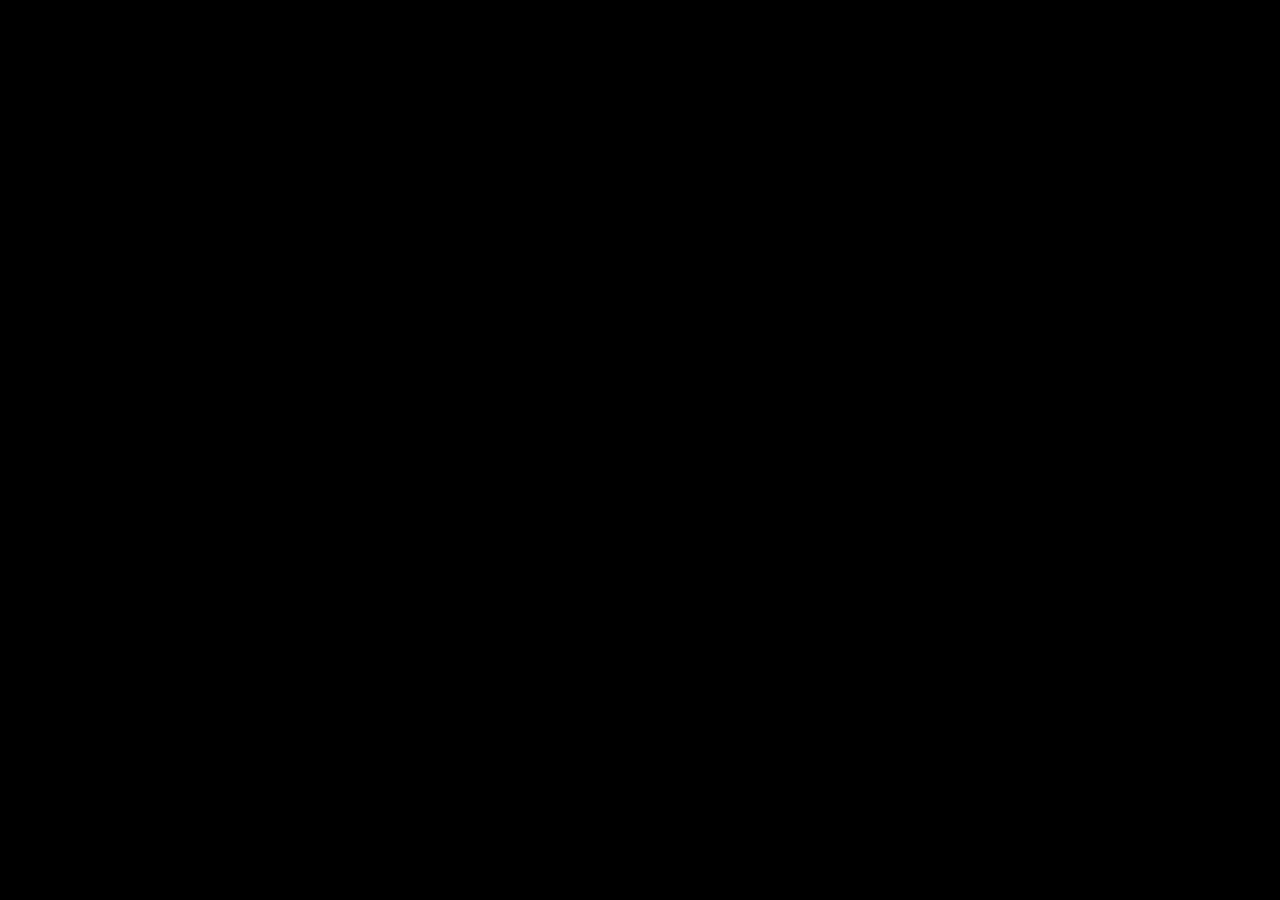
==== commit bd1f6273: "Rename aluno (20).html to aluno.html" ====
--- a/aluno.html
+++ b/aluno.html
@@ -68,7 +68,7 @@
     body {
       overflow: hidden;
       font-family: var(--body);
-      background: #111110;
+      background: #000000;
       color: var(--text);
       height: 100vh;
       height: 100dvh;
@@ -373,7 +373,7 @@
       justify-content: space-between;
       padding: 18px 20px;
       border-bottom: 1px solid rgba(255,255,255,.07);
-      background: #111110;
+      background: #000000;
       border-radius: 20px 20px 0 0;
     }
     .modal-header-trainly-green {
@@ -582,7 +582,7 @@
       justify-content: center;
       gap: 6px;
       padding: 12px 20px 14px;
-      background: #111110;
+      background: #000000;
       border-top: none;
       width: 100%;
     }
@@ -713,24 +713,7 @@
     }
 
     /* LOGIN */
-    #screen-login {
-      display: flex;
-      align-items: flex-start;
-      justify-content: center;
-      height: 100vh;
-      height: 100dvh;
-      padding: calc(80px + env(safe-area-inset-top)) 24px 24px;
-      background: #111110;
-      position: relative;
-      overflow: hidden;
-    }
-
-    #login-bg-canvas {
-      position: absolute;
-      inset: 0;
-      z-index: 0;
-      pointer-events: none;
-    }
+
 
     .login-card {
       position: relative;
@@ -842,16 +825,13 @@
       pointer-events: none;
     }
 
-    #login-error {
-      color: #ffaaaa !important;
-    }
 
     /* ── NAV MENU ── */
     /* ── SPLASH PÓS-LOGIN ── */
     #login-splash {
       position: fixed;
       inset: 0;
-      background: #111110;
+      background: #000000;
       z-index: 99999;
       display: flex;
       align-items: center;
@@ -887,7 +867,7 @@
 
     /* Topbar — largura total no topo */
     .topbar {
-      background: #111110;
+      background: #000000;
       border-bottom: 1px solid #2e2e2a;
       position: sticky;
       top: 0;
@@ -1147,7 +1127,7 @@
 
     .evo-compare-header {
       padding: 14px 18px;
-      background: #111110;
+      background: #000000;
       display: flex;
       align-items: center;
       justify-content: space-between;
@@ -1682,7 +1662,7 @@
     }
 
     .freq-cal-header {
-      background: #111110;
+      background: #000000;
       padding: 16px 18px;
       display: flex;
       align-items: center;
@@ -3177,7 +3157,7 @@
     .alert-popup-ok {
       padding: 10px 28px;
       border-radius: 10px;
-      background: #111110;
+      background: #000000;
       color: #fff;
       font-size: .88rem;
       font-weight: 800;
@@ -3283,7 +3263,7 @@
     .suspended-ok-btn {
       padding: 10px 28px;
       border-radius: 10px;
-      background: #111110;
+      background: #000000;
       color: #fff;
       font-size: .88rem;
       font-weight: 800;
@@ -3565,190 +3545,6 @@
     </div>
   </div>
 
-  <!-- LOGIN -->
-  <div id="screen-login">
-    <a href="https://trainly.online?choose=1" onclick="try{localStorage.removeItem('trainly_role')}catch(e){}"
-      style="position:absolute;bottom:28px;left:24px;z-index:10;display:flex;align-items:center;gap:8px;padding:10px 16px;border-radius:50px;background:rgba(255,255,255,0.12);border:1px solid rgba(255,255,255,0.22);color:rgba(255,255,255,0.80);font-family:'Plus Jakarta Sans',sans-serif;font-size:.78rem;font-weight:700;text-decoration:none;backdrop-filter:blur(10px);-webkit-backdrop-filter:blur(10px);box-shadow:0 4px 20px rgba(0,0,0,0.25);transition:all .2s cubic-bezier(.22,1,.36,1);"
-      onmouseover="this.style.background='rgba(255,255,255,0.20)';this.style.color='#fff';this.style.transform='translateY(-2px)'"
-      onmouseout="this.style.background='rgba(255,255,255,0.12)';this.style.color='rgba(255,255,255,0.80)';this.style.transform='translateY(0)'">
-      <svg width="15" height="15" fill="none" viewBox="0 0 24 24" stroke="currentColor" stroke-width="2.5"
-        stroke-linecap="round" stroke-linejoin="round">
-        <path d="M19 12H5M12 5l-7 7 7 7" />
-      </svg>
-      Trocar perfil
-    </a>
-    <canvas id="login-bg-canvas"></canvas>
-    <script>
-      (function () {
-        const canvas = document.getElementById('login-bg-canvas');
-        const ctx = canvas.getContext('2d');
-        let W, H, squares, animId;
-
-        // Preload background photo
-        const bgImg = new Image();
-        bgImg.crossOrigin = 'anonymous';
-        bgImg.src = 'https://i.imgur.com/Fjj25UX.jpeg';
-        let bgLoaded = false;
-        bgImg.onload = function () { bgLoaded = true; };
-
-        function resize() {
-          W = canvas.width = window.innerWidth;
-          H = canvas.height = window.innerHeight;
-        }
-
-        function mkSquare() {
-          const size = 28 + Math.random() * 68;
-          return {
-            x: Math.random() * W,
-            y: Math.random() * H,
-            size,
-            rot: Math.random() * Math.PI * 2,
-            rotSpeed: (Math.random() - 0.5) * 0.007,
-            alpha: 0.05 + Math.random() * 0.12,
-            dx: (Math.random() - 0.5) * 0.35,
-            dy: -(0.25 + Math.random() * 0.45),
-          };
-        }
-
-        function init() {
-          resize();
-          squares = Array.from({ length: 40 }, mkSquare);
-        }
-
-        // Diagonal reta igual ao trainly entrada
-        function getDividerY(px) {
-          const leftY = H * 1.05;
-          const rightY = H * 0.82;
-          return leftY + (px / W) * (rightY - leftY);
-        }
-
-        function isAboveTriangle(px, py) {
-          return py < getDividerY(px);
-        }
-
-        function drawBg() {
-          const leftY = getDividerY(0);
-          const rightY = getDividerY(W);
-
-          // 1. Fill dark area (above the diagonal)
-          ctx.beginPath();
-          ctx.moveTo(0, 0);
-          ctx.lineTo(W, 0);
-          ctx.lineTo(W, rightY);
-          ctx.lineTo(0, leftY);
-          ctx.closePath();
-          ctx.fillStyle = '#111110';
-          ctx.fill();
-
-          // 2. Fill light area below diagonal
-          ctx.beginPath();
-          ctx.moveTo(0, leftY);
-          ctx.lineTo(W, rightY);
-          ctx.lineTo(W, H);
-          ctx.lineTo(0, H);
-          ctx.closePath();
-          ctx.fillStyle = '#f0f0ef';
-          ctx.fill();
-
-          // 3. Draw photo clipped to the dark area
-          if (bgLoaded) {
-            ctx.save();
-            ctx.beginPath();
-            ctx.moveTo(0, 0);
-            ctx.lineTo(W, 0);
-            ctx.lineTo(W, rightY);
-            ctx.lineTo(0, leftY);
-            ctx.closePath();
-            ctx.clip();
-            const iw = bgImg.naturalWidth, ih = bgImg.naturalHeight;
-            const scale = Math.max(W / iw, Math.max(leftY, rightY) / ih);
-            const dw = iw * scale, dh = ih * scale;
-            const dx = (W - dw) / 2, dy = -dh * 0.05;
-            ctx.globalAlpha = 0.22;
-            ctx.drawImage(bgImg, dx, dy, dw, dh);
-            ctx.globalAlpha = 1;
-            ctx.restore();
-          }
-
-          // 4. Edge line
-          ctx.beginPath();
-          ctx.moveTo(0, leftY);
-          ctx.lineTo(W, rightY);
-          ctx.strokeStyle = 'rgba(255,255,255,0.12)';
-          ctx.lineWidth = 1.5;
-          ctx.stroke();
-        }
-
-        function drawSquare(s) {
-          const above = isAboveTriangle(s.x, s.y);
-          ctx.save();
-          ctx.translate(s.x, s.y);
-          ctx.rotate(s.rot);
-          ctx.globalAlpha = s.alpha;
-          if (above) {
-            ctx.strokeStyle = 'rgba(255,255,255,0.18)';
-            ctx.fillStyle = 'rgba(46,46,42,0.30)';
-          } else {
-            ctx.strokeStyle = 'rgba(17,17,16,0.22)';
-            ctx.fillStyle = 'rgba(46,46,42,0.08)';
-          }
-          ctx.lineWidth = 1.5;
-          ctx.beginPath();
-          ctx.rect(-s.size / 2, -s.size / 2, s.size, s.size);
-          ctx.fill();
-          ctx.stroke();
-          ctx.restore();
-        }
-
-        function step() {
-          ctx.clearRect(0, 0, W, H);
-          drawBg();
-          squares.forEach(s => {
-            s.x += s.dx; s.y += s.dy; s.rot += s.rotSpeed;
-            if (s.y + s.size < 0) { s.y = H + s.size; s.x = Math.random() * W; }
-            if (s.x - s.size > W) s.x = -s.size;
-            if (s.x + s.size < 0) s.x = W + s.size;
-            drawSquare(s);
-          });
-          animId = requestAnimationFrame(step);
-        }
-
-        init();
-        step();
-        window.addEventListener('resize', () => { resize(); });
-
-        const loginEl = document.getElementById('screen-login');
-        if (loginEl) {
-          const obs = new MutationObserver(() => {
-            if (loginEl.style.display === 'none') cancelAnimationFrame(animId);
-          });
-          obs.observe(loginEl, { attributes: true, attributeFilter: ['style'] });
-        }
-      })();
-    </script>
-    <div
-      style="display:flex;flex-direction:column;align-items:center;width:100%;max-width:340px;position:relative;z-index:2;">
-      <img src="https://i.imgur.com/orva0oM.png" alt="Trainly"
-        style="height:160px;width:auto;max-width:100%;object-fit:contain;margin-bottom:44px;filter:drop-shadow(0 4px 24px rgba(0,0,0,0.5));" />
-      <div class="login-card" style="width:100%;">
-        <div
-          style="position:absolute;inset:0;z-index:2;border-radius:24px;background:linear-gradient(135deg,rgba(255,255,255,0.13) 0%,transparent 55%);pointer-events:none;">
-        </div>
-        <form onsubmit="handleLogin(event)">
-          <div class="form-group">
-            <label>Código de acesso</label>
-            <input id="login-code" class="form-control" type="text" placeholder="Ex: AB3X7K" maxlength="6"
-              autocomplete="off"
-              style="text-transform:uppercase;letter-spacing:.18em;font-size:1.2rem;text-align:center;font-weight:700;color:#ffffff;" />
-          </div>
-          <div id="login-error"
-            style="color:var(--red);font-size:.8rem;font-weight:600;min-height:20px;margin-bottom:12px;"></div>
-          <button type="submit" id="btn-login" class="btn-primary" style="width:100%;padding:13px;">Acessar ficha
-            →</button>
-        </form>
-      </div>
-    </div>
-  </div>
 
   <!-- APP -->
   <div id="screen-app">
@@ -4555,19 +4351,6 @@
       });
     }
 
-    // ── Login ──
-    window.handleLogin = async e => {
-      e.preventDefault();
-      const code = document.getElementById('login-code').value.trim().toUpperCase();
-      const errEl = document.getElementById('login-error');
-      const btn = document.getElementById('btn-login');
-      if (!code) { errEl.textContent = 'Código obrigatório.'; return; }
-      errEl.textContent = ''; btn.disabled = true; btn.textContent = 'Verificando...';
-      try {
-        await ensureAuth();
-        const snap = await getDocs(query(collection(db, 'students'), where('code', '==', code)));
-        if (snap.empty) { errEl.textContent = 'Código não encontrado.'; return; }
-        const student = { id: snap.docs[0].id, ...snap.docs[0].data() };
         saveSession(student); showApp(student);
       } catch (err) { errEl.textContent = 'Erro: ' + err.message; }
       finally { btn.disabled = false; btn.textContent = 'Acessar ficha →'; }
@@ -4580,7 +4363,7 @@
       // ── Splash pós-login ──
       var splash = document.getElementById('login-splash');
       var vid = document.getElementById('login-splash-video');
-      document.getElementById('screen-login').style.display = 'none';
+      /* login removed */
       if (splash && vid) {
         splash.classList.add('splash-in');
         vid.currentTime = 0;
@@ -4695,6 +4478,8 @@
     window.doLogout = (skipMessage) => {
       clearSession();
       try { localStorage.removeItem('trainly_role'); } catch (e) { }
+      window.location.replace('https://trainly.online?choose=1');
+      return;
       _currentStudent = null;
       window._trainerBlocked = false;
       if (_timerInterval) { clearInterval(_timerInterval); _timerInterval = null; }
@@ -4705,8 +4490,8 @@
       const sp = document.getElementById('suspended-popup-overlay');
       if (sp) sp.classList.add('hidden');
       document.getElementById('screen-app').style.display = 'none';
-      document.getElementById('screen-login').style.display = 'flex';
-      document.getElementById('login-code').value = '';
+      window.location.replace('https://trainly.online');
+      
       document.getElementById('content').innerHTML = '<div class="spinner"></div>';
       document.getElementById('plan-status-wrap').innerHTML = '';
       document.getElementById('today-wrap').innerHTML = '';
@@ -4717,11 +4502,7 @@
       // Mensagem especial quando conta foi deletada automaticamente
       if (window._suspendedAutoDeleted) {
         window._suspendedAutoDeleted = false;
-        const errEl = document.getElementById('login-error');
-        if (errEl) {
-          errEl.textContent = 'Seu acesso foi encerrado pois o plano de treino venceu e o treinador responsável foi suspenso.';
-          errEl.style.color = '#ffaaaa';
-        }
+        window.location.replace('https://trainly.online');
       }
     };
 
@@ -5453,10 +5234,11 @@
 
         const latest = assessments[0];
         const prev = assessments[1] || null;
-        const LABELS = { weight: 'Peso', fat: '% Gordura', chest: 'Peito', waist: 'Cintura', hip: 'Quadril', 'arm-r': 'Braço D', 'arm-l': 'Braço E', shoulder: 'Ombro', 'thigh-r': 'Coxa D', 'thigh-l': 'Coxa E', 'calf-r': 'Panturrilha D', 'calf-l': 'Panturrilha E', 'thigh-prox': 'Coxa Proximal', 'thigh-dist': 'Coxa Distal' };
+        const LABELS = { weight: 'Peso', fat: '% Gordura', chest: 'Peitoral', waist: 'Cintura', hip: 'Quadril', 'arm-r': 'Braço D', 'arm-l': 'Braço E', shoulder: 'Ombro', 'thigh-r': 'Coxa D', 'thigh-l': 'Coxa E', 'calf-r': 'Panturrilha D', 'calf-l': 'Panturrilha E', 'thigh-prox': 'Coxa Proximal', 'thigh-dist': 'Coxa Distal' };
+        const FAT_FORMULA_LABELS = {jp3:'Jackson-Pollock 3 dobras',jp7:'Jackson-Pollock 7 dobras',dw:'Durnin-Womersley',faulkner:'Faulkner',navy:'US Navy'};
         const fmtDate = ts => { try { return new Date(ts).toLocaleDateString('pt-BR', { day: '2-digit', month: 'short', year: 'numeric' }); } catch (e) { return ts; } };
 
-        const diffRow = (label, unit, currVal, prevVal) => {
+        const diffRow = (label, unit, currVal, prevVal, extra) => {
           if (currVal === null || currVal === undefined) return '';
           const curr = parseFloat(currVal);
           const p = prevVal !== null && prevVal !== undefined ? parseFloat(prevVal) : null;
@@ -5470,12 +5252,19 @@
           <span class="evo-metric-curr">${curr.toFixed(1)}${unit}</span>
           <span class="evo-metric-diff ${cls}">${diffStr}${unit}</span>
         </div>
+        ${extra ? `<div style="font-size:.68rem;color:var(--text3);font-weight:600;margin-top:2px;grid-column:1/-1;">${extra}</div>` : ''}
       </div>`;
         };
 
         let compareRows = '';
         compareRows += diffRow('Peso', ' kg', latest.weight, prev?.weight);
-        compareRows += diffRow('% Gordura', '%', latest.fat, prev?.fat);
+
+        // Fat row with classification and formula
+        if (latest.fat) {
+          const fatExtra = [latest.fatClass, latest.fatFormula ? FAT_FORMULA_LABELS[latest.fatFormula] : null].filter(Boolean).join(' · ');
+          compareRows += diffRow('% Gordura', '%', latest.fat, prev?.fat, fatExtra || null);
+        }
+
         const m = latest.measures || {}, pm = prev?.measures || {};
         Object.entries(LABELS).forEach(([k, label]) => {
           if (k === 'weight' || k === 'fat') return;
@@ -5483,8 +5272,18 @@
         });
         if (latest.imc) compareRows += `<div class="evo-metric-row"><span class="evo-metric-label">IMC</span><div class="evo-metric-values"><span class="evo-metric-curr">${latest.imc}</span></div></div>`;
 
+        // Fat highlight card (latest only)
+        const fatHighlight = latest.fat ? `
+          <div style="background:var(--green-dim);border:1.5px solid var(--green-soft);border-radius:var(--r);padding:14px 16px;margin-bottom:16px;display:flex;align-items:center;gap:14px;">
+            <div style="font-family:var(--head,inherit);font-size:2rem;font-weight:800;color:var(--green);white-space:nowrap;">${parseFloat(latest.fat).toFixed(1)}%</div>
+            <div>
+              <div style="font-weight:700;font-size:.88rem;color:var(--text);">${latest.fatClass || '% Gordura corporal'}</div>
+              <div style="font-size:.72rem;color:var(--text3);font-weight:600;margin-top:2px;">${latest.fatFormula ? (FAT_FORMULA_LABELS[latest.fatFormula] || latest.fatFormula) : 'Valor manual'}</div>
+            </div>
+          </div>` : '';
+
         const historyHTML = assessments.map((a, i) => {
-          const parts = [a.weight ? a.weight + 'kg' : null, a.fat ? a.fat + '% gordura' : null, a.measures?.waist ? 'cintura ' + a.measures.waist + 'cm' : null].filter(Boolean);
+          const parts = [a.weight ? a.weight + 'kg' : null, a.fat ? a.fat + '% gordura' + (a.fatClass ? ' (' + a.fatClass + ')' : '') : null, a.measures?.waist ? 'cintura ' + a.measures.waist + 'cm' : null].filter(Boolean);
           const summary = parts.join(' · ') || 'Sem resumo';
           return `<div class="evo-history-item">
         <div class="evo-history-date">
@@ -5498,6 +5297,7 @@
         container.innerHTML = `<div class="evol-page-wrap">
       <div class="evol-page-title">Minha Evolução</div>
       <div class="evol-page-sub">Acompanhe seu progresso físico ao longo do tempo.</div>
+      ${fatHighlight}
       ${compareRows ? `
         <div class="evo-compare-card">
           <div class="evo-compare-header">
@@ -5517,6 +5317,7 @@
     (async function init() {
       const saved = loadSession();
       if (saved) { showApp(saved); }
+      else { window.location.replace('https://trainly.online'); }
     })();
   </script>
   <script>
@@ -5851,7 +5652,7 @@
 
     .safari-tutorial-header {
       flex-shrink: 0;
-      background: #111110;
+      background: #000000;
       padding: 20px 24px 18px;
       display: flex;
       align-items: center;
@@ -5956,7 +5757,7 @@
       border-radius: var(--r2);
       overflow: hidden;
       border: 1.5px solid var(--border);
-      background: #111110;
+      background: #000000;
       margin-bottom: 20px;
       position: relative;
     }
@@ -6160,7 +5961,7 @@
   <!-- ── SPLASH PÓS-LOGIN ── -->
   <div id="login-splash">
     <video id="login-splash-video"
-      src="https://felipereiscruz.github.io/videos/transparent.webm"
+      src="https://felipereiscruz.github.io/videos/imput.webm"
       muted playsinline webkit-playsinline
       disablePictureInPicture preload="auto">
     </video>
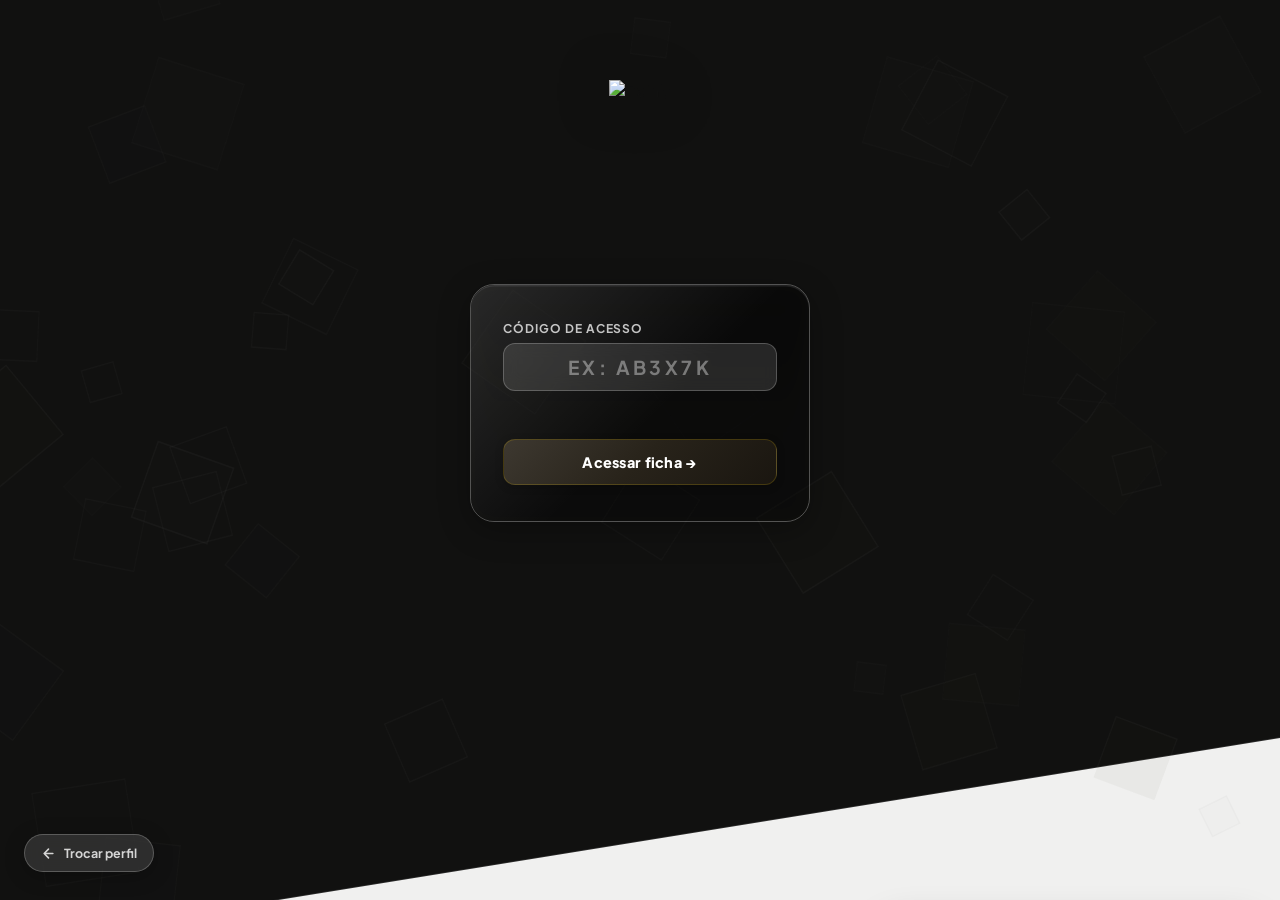
==== commit 0a8b34ad: "Add files via upload" ====
--- a/aluno.html
+++ b/aluno.html
@@ -713,7 +713,24 @@
     }
 
     /* LOGIN */
-
+    #screen-login {
+      display: flex;
+      align-items: flex-start;
+      justify-content: center;
+      height: 100vh;
+      height: 100dvh;
+      padding: calc(80px + env(safe-area-inset-top)) 24px 24px;
+      background: #000000;
+      position: relative;
+      overflow: hidden;
+    }
+
+    #login-bg-canvas {
+      position: absolute;
+      inset: 0;
+      z-index: 0;
+      pointer-events: none;
+    }
 
     .login-card {
       position: relative;
@@ -825,6 +842,9 @@
       pointer-events: none;
     }
 
+    #login-error {
+      color: #ffaaaa !important;
+    }
 
     /* ── NAV MENU ── */
     /* ── SPLASH PÓS-LOGIN ── */
@@ -2553,6 +2573,81 @@
       color: #8a6c00;
     }
 
+    .ex-pill-rest {
+      background: rgba(46, 125, 82, .08);
+      border-color: rgba(46, 125, 82, .20);
+      color: var(--green);
+      display: inline-flex;
+      align-items: center;
+      gap: 4px;
+    }
+
+    .rest-inline {
+      display: flex;
+      align-items: stretch;
+      gap: 8px;
+      width: 100%;
+      flex-wrap: wrap;
+    }
+
+    .rest-time-input {
+      width: 84px;
+      min-width: 84px;
+      height: 40px;
+      padding: 0 12px;
+      border-radius: 12px;
+      border: 1.5px solid var(--border);
+      background: var(--surface);
+      color: var(--text);
+      font-family: var(--body);
+      font-size: .9rem;
+      font-weight: 700;
+      outline: none;
+      transition: all .15s;
+    }
+
+    .rest-time-input:focus {
+      border-color: var(--accent);
+      box-shadow: 0 0 0 3px rgba(245, 200, 0, .14);
+    }
+
+    .rest-unit-group {
+      display: inline-flex;
+      border: 1.5px solid var(--border);
+      border-radius: 12px;
+      overflow: hidden;
+      background: var(--surface2);
+      flex-shrink: 0;
+    }
+
+    .rest-unit-btn {
+      min-width: 54px;
+      height: 40px;
+      padding: 0 14px;
+      background: transparent;
+      color: var(--text2);
+      border: none;
+      font-family: var(--body);
+      font-size: .84rem;
+      font-weight: 800;
+      transition: all .15s;
+    }
+
+    .rest-unit-btn + .rest-unit-btn {
+      border-left: 1px solid var(--border);
+    }
+
+    .rest-unit-btn:hover {
+      background: rgba(245, 200, 0, .08);
+      color: var(--text);
+    }
+
+    .rest-unit-btn.active {
+      background: linear-gradient(135deg, #3d3830 0%, #28231a 50%, #1a1610 100%);
+      color: #fff;
+      box-shadow: 0 2px 8px rgba(0, 0, 0, .18);
+    }
+
     .ex-pill-sep {
       width: 3px;
       height: 3px;
@@ -3028,13 +3123,137 @@
       font-weight: 600;
     }
 
+    /* ── SEPARADOR DE DIA ── */
+    .chat-day-sep {
+      display: flex;
+      align-items: center;
+      gap: 10px;
+      padding: 10px 0 6px;
+      align-self: stretch;
+      width: 100%;
+    }
+    .chat-day-sep::before,
+    .chat-day-sep::after {
+      content: '';
+      flex: 1;
+      height: 1px;
+      background: var(--border);
+    }
+    .chat-day-sep-label {
+      font-size: .68rem;
+      font-weight: 700;
+      color: var(--text3);
+      text-transform: uppercase;
+      letter-spacing: .1em;
+      white-space: nowrap;
+      background: var(--surface2);
+      padding: 3px 10px;
+      border-radius: 20px;
+      border: 1px solid var(--border);
+    }
+
+
+    /* ── EMOJI REACTIONS (aluno) ── */
+    .chat-msg { position: relative; }
+
+    .emoji-reaction-bar {
+      position: absolute;
+      bottom: calc(100% + 6px);
+      background: var(--surface);
+      border: 1.5px solid var(--border);
+      border-radius: 40px;
+      box-shadow: 0 8px 32px rgba(0,0,0,.12), 0 2px 8px rgba(0,0,0,.07);
+      display: flex;
+      align-items: center;
+      gap: 2px;
+      padding: 5px 8px;
+      z-index: 100;
+      opacity: 0;
+      pointer-events: none;
+      transform: scale(.7) translateY(8px);
+      transition: opacity .18s, transform .18s cubic-bezier(.34,1.56,.64,1);
+    }
+    .chat-msg.mine .emoji-reaction-bar { right: 0; }
+    .chat-msg.theirs .emoji-reaction-bar { left: 0; }
+    .emoji-reaction-bar.show {
+      opacity: 1; pointer-events: all;
+      transform: scale(1) translateY(0);
+    }
+    .emoji-btn-react {
+      width: 36px; height: 36px; border-radius: 50%;
+      display: flex; align-items: center; justify-content: center;
+      font-size: 1.25rem; background: none; border: none;
+      cursor: pointer; transition: transform .12s; line-height: 1;
+    }
+    .emoji-btn-react:active, .emoji-btn-react:hover {
+      transform: scale(1.35); background: var(--surface2);
+    }
+    .chat-reaction-badge {
+      display: inline-flex; align-items: center; gap: 3px;
+      font-size: .75rem; background: var(--surface);
+      border: 1.5px solid var(--border); border-radius: 20px;
+      padding: 2px 7px; margin-top: 4px; cursor: pointer;
+      transition: all .15s; box-shadow: 0 1px 4px rgba(0,0,0,.06);
+    }
+    .chat-reaction-badge:hover { border-color: var(--accent-soft); background: var(--accent-dim); }
+    .chat-reaction-badge .rct-emoji { font-size: .9rem; line-height: 1; }
+    .chat-reaction-badge .rct-count { font-size: .7rem; font-weight: 700; color: var(--text2); }
+    #reaction-overlay-aluno { display: none; position: fixed; inset: 0; z-index: 99; }
+    #reaction-overlay-aluno.on { display: block; }
+
+    /* ── REPLY / RESPONDER (aluno) ── */
+    .chat-msg-row { display: flex; align-items: center; gap: 6px; }
+    .chat-msg.mine .chat-msg-row { flex-direction: row-reverse; }
+    .chat-reply-btn {
+      width: 24px; height: 24px; border-radius: 50%;
+      background: none; border: none;
+      display: flex; align-items: center; justify-content: center;
+      cursor: pointer; opacity: 1;
+      transition: transform .15s, opacity .15s;
+      flex-shrink: 0; color: var(--text3); padding: 0;
+    }
+    .chat-reply-btn:active { transform: scale(.85); color: var(--accent2); }
+    .chat-quote {
+      border-left: 3px solid var(--accent);
+      background: rgba(0,0,0,.07); border-radius: 6px 6px 0 0;
+      padding: 5px 9px; margin-bottom: 4px;
+      font-size: .74rem; line-height: 1.35;
+      color: rgba(255,255,255,.65); max-width: 100%; overflow: hidden;
+    }
+    .chat-msg.theirs .chat-quote { background: var(--surface2); color: var(--text3); }
+    .chat-quote-author { font-weight: 800; font-size: .7rem; margin-bottom: 2px; color: var(--accent); }
+    .chat-quote-text { white-space: nowrap; overflow: hidden; text-overflow: ellipsis; }
+    #reply-preview-aluno {
+      display: none; align-items: center; gap: 8px;
+      padding: 8px 14px 0; background: var(--surface);
+    }
+    #reply-preview-aluno.on { display: flex; }
+    .reply-preview-bar {
+      flex: 1; border-left: 3px solid var(--accent);
+      padding: 4px 10px; border-radius: 4px;
+      background: var(--surface2); min-width: 0;
+    }
+    .reply-preview-author { font-size: .7rem; font-weight: 800; color: var(--accent2); margin-bottom: 1px; }
+    .reply-preview-text { font-size: .78rem; color: var(--text2); font-weight: 500; white-space: nowrap; overflow: hidden; text-overflow: ellipsis; }
+    .reply-cancel-btn {
+      width: 26px; height: 26px; border-radius: 50%;
+      background: var(--surface3); border: none;
+      display: flex; align-items: center; justify-content: center;
+      cursor: pointer; color: var(--text3); flex-shrink: 0;
+      font-size: 1rem; line-height: 1; transition: background .15s;
+    }
+    .reply-cancel-btn:active { background: var(--border2); }
+    .chat-input-row {
+      display: flex; align-items: flex-end; gap: 8px;
+      padding: 12px 14px calc(12px + env(safe-area-inset-bottom));
+    }
+
     .chat-input-wrap {
       display: flex;
-      align-items: flex-end;
-      gap: 8px;
-      padding: 12px 14px calc(12px + env(safe-area-inset-bottom));
+      flex-direction: column;
       border-top: 1px solid var(--border);
       flex-shrink: 0;
+      background: var(--surface);
     }
 
     #chat-input-aluno {
@@ -3396,6 +3615,9 @@
   </button>
 
   <!-- CHAT DRAWER (aluno) -->
+  <!-- Overlay reação emoji -->
+  <div id="reaction-overlay-aluno" onclick="closeAllReactionBarsAluno()"></div>
+
   <div id="chat-drawer">
     <div class="chat-drawer-head">
       <div class="chat-avatar" id="chat-trainer-avatar">TR</div>
@@ -3409,15 +3631,24 @@
       <div class="chat-empty">Nenhuma mensagem ainda.<br>Mande um olá!</div>
     </div>
     <div class="chat-input-wrap">
-      <textarea id="chat-input-aluno" placeholder="Mensagem..." rows="1" onkeydown="chatAlunoKeydown(event)"
-        oninput="autoResizeChatInput(this)"></textarea>
-      <button id="chat-send-btn" onclick="sendChatMessageAluno()">
-        <svg width="18" height="18" viewBox="0 0 24 24" fill="none" stroke="currentColor" stroke-width="2.5"
-          stroke-linecap="round" stroke-linejoin="round">
-          <line x1="22" y1="2" x2="11" y2="13" />
-          <polygon points="22 2 15 22 11 13 2 9 22 2" />
-        </svg>
-      </button>
+      <div id="reply-preview-aluno">
+        <div class="reply-preview-bar">
+          <div class="reply-preview-author" id="reply-preview-aluno-author"></div>
+          <div class="reply-preview-text" id="reply-preview-aluno-text"></div>
+        </div>
+        <button class="reply-cancel-btn" onclick="cancelReplyAluno()" title="Cancelar resposta">✕</button>
+      </div>
+      <div class="chat-input-row">
+        <textarea id="chat-input-aluno" placeholder="Mensagem..." rows="1" onkeydown="chatAlunoKeydown(event)"
+          oninput="autoResizeChatInput(this)"></textarea>
+        <button id="chat-send-btn" onclick="sendChatMessageAluno()">
+          <svg width="18" height="18" viewBox="0 0 24 24" fill="none" stroke="currentColor" stroke-width="2.5"
+            stroke-linecap="round" stroke-linejoin="round">
+            <line x1="22" y1="2" x2="11" y2="13" />
+            <polygon points="22 2 15 22 11 13 2 9 22 2" />
+          </svg>
+        </button>
+      </div>
     </div>
   </div>
 
@@ -3545,6 +3776,190 @@
     </div>
   </div>
 
+  <!-- LOGIN -->
+  <div id="screen-login">
+    <a href="https://trainly.online?choose=1" onclick="try{localStorage.removeItem('trainly_role')}catch(e){}"
+      style="position:absolute;bottom:28px;left:24px;z-index:10;display:flex;align-items:center;gap:8px;padding:10px 16px;border-radius:50px;background:rgba(255,255,255,0.12);border:1px solid rgba(255,255,255,0.22);color:rgba(255,255,255,0.80);font-family:'Plus Jakarta Sans',sans-serif;font-size:.78rem;font-weight:700;text-decoration:none;backdrop-filter:blur(10px);-webkit-backdrop-filter:blur(10px);box-shadow:0 4px 20px rgba(0,0,0,0.25);transition:all .2s cubic-bezier(.22,1,.36,1);"
+      onmouseover="this.style.background='rgba(255,255,255,0.20)';this.style.color='#fff';this.style.transform='translateY(-2px)'"
+      onmouseout="this.style.background='rgba(255,255,255,0.12)';this.style.color='rgba(255,255,255,0.80)';this.style.transform='translateY(0)'">
+      <svg width="15" height="15" fill="none" viewBox="0 0 24 24" stroke="currentColor" stroke-width="2.5"
+        stroke-linecap="round" stroke-linejoin="round">
+        <path d="M19 12H5M12 5l-7 7 7 7" />
+      </svg>
+      Trocar perfil
+    </a>
+    <canvas id="login-bg-canvas"></canvas>
+    <script>
+      (function () {
+        const canvas = document.getElementById('login-bg-canvas');
+        const ctx = canvas.getContext('2d');
+        let W, H, squares, animId;
+
+        // Preload background photo
+        const bgImg = new Image();
+        bgImg.crossOrigin = 'anonymous';
+        bgImg.src = 'https://i.imgur.com/Fjj25UX.jpeg';
+        let bgLoaded = false;
+        bgImg.onload = function () { bgLoaded = true; };
+
+        function resize() {
+          W = canvas.width = window.innerWidth;
+          H = canvas.height = window.innerHeight;
+        }
+
+        function mkSquare() {
+          const size = 28 + Math.random() * 68;
+          return {
+            x: Math.random() * W,
+            y: Math.random() * H,
+            size,
+            rot: Math.random() * Math.PI * 2,
+            rotSpeed: (Math.random() - 0.5) * 0.007,
+            alpha: 0.05 + Math.random() * 0.12,
+            dx: (Math.random() - 0.5) * 0.35,
+            dy: -(0.25 + Math.random() * 0.45),
+          };
+        }
+
+        function init() {
+          resize();
+          squares = Array.from({ length: 40 }, mkSquare);
+        }
+
+        // Diagonal reta igual ao trainly entrada
+        function getDividerY(px) {
+          const leftY = H * 1.05;
+          const rightY = H * 0.82;
+          return leftY + (px / W) * (rightY - leftY);
+        }
+
+        function isAboveTriangle(px, py) {
+          return py < getDividerY(px);
+        }
+
+        function drawBg() {
+          const leftY = getDividerY(0);
+          const rightY = getDividerY(W);
+
+          // 1. Fill dark area (above the diagonal)
+          ctx.beginPath();
+          ctx.moveTo(0, 0);
+          ctx.lineTo(W, 0);
+          ctx.lineTo(W, rightY);
+          ctx.lineTo(0, leftY);
+          ctx.closePath();
+          ctx.fillStyle = '#111110';
+          ctx.fill();
+
+          // 2. Fill light area below diagonal
+          ctx.beginPath();
+          ctx.moveTo(0, leftY);
+          ctx.lineTo(W, rightY);
+          ctx.lineTo(W, H);
+          ctx.lineTo(0, H);
+          ctx.closePath();
+          ctx.fillStyle = '#f0f0ef';
+          ctx.fill();
+
+          // 3. Draw photo clipped to the dark area
+          if (bgLoaded) {
+            ctx.save();
+            ctx.beginPath();
+            ctx.moveTo(0, 0);
+            ctx.lineTo(W, 0);
+            ctx.lineTo(W, rightY);
+            ctx.lineTo(0, leftY);
+            ctx.closePath();
+            ctx.clip();
+            const iw = bgImg.naturalWidth, ih = bgImg.naturalHeight;
+            const scale = Math.max(W / iw, Math.max(leftY, rightY) / ih);
+            const dw = iw * scale, dh = ih * scale;
+            const dx = (W - dw) / 2, dy = -dh * 0.05;
+            ctx.globalAlpha = 0.22;
+            ctx.drawImage(bgImg, dx, dy, dw, dh);
+            ctx.globalAlpha = 1;
+            ctx.restore();
+          }
+
+          // 4. Edge line
+          ctx.beginPath();
+          ctx.moveTo(0, leftY);
+          ctx.lineTo(W, rightY);
+          ctx.strokeStyle = 'rgba(255,255,255,0.12)';
+          ctx.lineWidth = 1.5;
+          ctx.stroke();
+        }
+
+        function drawSquare(s) {
+          const above = isAboveTriangle(s.x, s.y);
+          ctx.save();
+          ctx.translate(s.x, s.y);
+          ctx.rotate(s.rot);
+          ctx.globalAlpha = s.alpha;
+          if (above) {
+            ctx.strokeStyle = 'rgba(255,255,255,0.18)';
+            ctx.fillStyle = 'rgba(46,46,42,0.30)';
+          } else {
+            ctx.strokeStyle = 'rgba(17,17,16,0.22)';
+            ctx.fillStyle = 'rgba(46,46,42,0.08)';
+          }
+          ctx.lineWidth = 1.5;
+          ctx.beginPath();
+          ctx.rect(-s.size / 2, -s.size / 2, s.size, s.size);
+          ctx.fill();
+          ctx.stroke();
+          ctx.restore();
+        }
+
+        function step() {
+          ctx.clearRect(0, 0, W, H);
+          drawBg();
+          squares.forEach(s => {
+            s.x += s.dx; s.y += s.dy; s.rot += s.rotSpeed;
+            if (s.y + s.size < 0) { s.y = H + s.size; s.x = Math.random() * W; }
+            if (s.x - s.size > W) s.x = -s.size;
+            if (s.x + s.size < 0) s.x = W + s.size;
+            drawSquare(s);
+          });
+          animId = requestAnimationFrame(step);
+        }
+
+        init();
+        step();
+        window.addEventListener('resize', () => { resize(); });
+
+        const loginEl = document.getElementById('screen-login');
+        if (loginEl) {
+          const obs = new MutationObserver(() => {
+            if (loginEl.style.display === 'none') cancelAnimationFrame(animId);
+          });
+          obs.observe(loginEl, { attributes: true, attributeFilter: ['style'] });
+        }
+      })();
+    </script>
+    <div
+      style="display:flex;flex-direction:column;align-items:center;width:100%;max-width:340px;position:relative;z-index:2;">
+      <img src="https://i.imgur.com/orva0oM.png" alt="Trainly"
+        style="height:160px;width:auto;max-width:100%;object-fit:contain;margin-bottom:44px;filter:drop-shadow(0 4px 24px rgba(0,0,0,0.5));" />
+      <div class="login-card" style="width:100%;">
+        <div
+          style="position:absolute;inset:0;z-index:2;border-radius:24px;background:linear-gradient(135deg,rgba(255,255,255,0.13) 0%,transparent 55%);pointer-events:none;">
+        </div>
+        <form onsubmit="handleLogin(event)">
+          <div class="form-group">
+            <label>Código de acesso</label>
+            <input id="login-code" class="form-control" type="text" placeholder="Ex: AB3X7K" maxlength="6"
+              autocomplete="off"
+              style="text-transform:uppercase;letter-spacing:.18em;font-size:1.2rem;text-align:center;font-weight:700;color:#ffffff;" />
+          </div>
+          <div id="login-error"
+            style="color:var(--red);font-size:.8rem;font-weight:600;min-height:20px;margin-bottom:12px;"></div>
+          <button type="submit" id="btn-login" class="btn-primary" style="width:100%;padding:13px;">Acessar ficha
+            →</button>
+        </form>
+      </div>
+    </div>
+  </div>
 
   <!-- APP -->
   <div id="screen-app">
@@ -4339,7 +4754,7 @@
       container.querySelectorAll('.yt-lock-overlay').forEach(el => {
         if (started) {
           const url = el.dataset.yturl || '';
-          const vidId = ytId(url);
+          const vidId = window.ytId ? window.ytId(url) : '';
           if (!vidId) return;
           const thumbUrl = `https://img.youtube.com/vi/${vidId}/hqdefault.jpg`;
           const ytUrl = `https://www.youtube.com/watch?v=${vidId}`;
@@ -4351,6 +4766,19 @@
       });
     }
 
+    // ── Login ──
+    window.handleLogin = async e => {
+      e.preventDefault();
+      const code = document.getElementById('login-code').value.trim().toUpperCase();
+      const errEl = document.getElementById('login-error');
+      const btn = document.getElementById('btn-login');
+      if (!code) { errEl.textContent = 'Código obrigatório.'; return; }
+      errEl.textContent = ''; btn.disabled = true; btn.textContent = 'Verificando...';
+      try {
+        await ensureAuth();
+        const snap = await getDocs(query(collection(db, 'students'), where('code', '==', code)));
+        if (snap.empty) { errEl.textContent = 'Código não encontrado.'; return; }
+        const student = { id: snap.docs[0].id, ...snap.docs[0].data() };
         saveSession(student); showApp(student);
       } catch (err) { errEl.textContent = 'Erro: ' + err.message; }
       finally { btn.disabled = false; btn.textContent = 'Acessar ficha →'; }
@@ -4363,7 +4791,7 @@
       // ── Splash pós-login ──
       var splash = document.getElementById('login-splash');
       var vid = document.getElementById('login-splash-video');
-      /* login removed */
+      document.getElementById('screen-login').style.display = 'none';
       if (splash && vid) {
         splash.classList.add('splash-in');
         vid.currentTime = 0;
@@ -4425,10 +4853,17 @@
         toast('Erro ao carregar planos, tente novamente.', 'error');
       });
       loadFrequencySection(student);
-      // Init chat — usa managerName como nome de exibição do treinador
-      window.initChat(student.id, student.managerId, student.managerName || student.managerId, db);
-      // Check for pending alert from manager
-      window.checkAndShowAlert(student.id, db, student.managerName || student.managerId);
+      // Init chat — aguarda script não-modular definir initChat
+      (function waitForChat(retries) {
+        if (typeof window.initChat === 'function') {
+          window.initChat(student.id, student.managerId, student.managerName || student.managerId, db);
+          if (typeof window.checkAndShowAlert === 'function') {
+            window.checkAndShowAlert(student.id, db, student.managerName || student.managerId);
+          }
+        } else if (retries > 0) {
+          setTimeout(function() { waitForChat(retries - 1); }, 50);
+        }
+      })(40);
     }
 
     // ── Restore timer on app load ──
@@ -4478,8 +4913,6 @@
     window.doLogout = (skipMessage) => {
       clearSession();
       try { localStorage.removeItem('trainly_role'); } catch (e) { }
-      window.location.replace('https://trainly.online?choose=1');
-      return;
       _currentStudent = null;
       window._trainerBlocked = false;
       if (_timerInterval) { clearInterval(_timerInterval); _timerInterval = null; }
@@ -4490,8 +4923,8 @@
       const sp = document.getElementById('suspended-popup-overlay');
       if (sp) sp.classList.add('hidden');
       document.getElementById('screen-app').style.display = 'none';
-      window.location.replace('https://trainly.online');
-      
+      document.getElementById('screen-login').style.display = 'flex';
+      document.getElementById('login-code').value = '';
       document.getElementById('content').innerHTML = '<div class="spinner"></div>';
       document.getElementById('plan-status-wrap').innerHTML = '';
       document.getElementById('today-wrap').innerHTML = '';
@@ -4502,7 +4935,11 @@
       // Mensagem especial quando conta foi deletada automaticamente
       if (window._suspendedAutoDeleted) {
         window._suspendedAutoDeleted = false;
-        window.location.replace('https://trainly.online');
+        const errEl = document.getElementById('login-error');
+        if (errEl) {
+          errEl.textContent = 'Seu acesso foi encerrado pois o plano de treino venceu e o treinador responsável foi suspenso.';
+          errEl.style.color = '#ffaaaa';
+        }
       }
     };
 
@@ -5080,9 +5517,9 @@
 
           // Video: locked or not depending on started state
           let videoHtml = '';
-          if (ex.videoUrl && ytId(ex.videoUrl)) {
+          if (ex.videoUrl && window.ytId && window.ytId(ex.videoUrl)) {
             const vid = ex.videoUrl;
-            const vidId = ytId(vid);
+            const vidId = window.ytId(vid);
             const thumbUrl = `https://img.youtube.com/vi/${vidId}/hqdefault.jpg`;
             const ytUrl = `https://www.youtube.com/watch?v=${vidId}`;
             if (alreadyStarted && !upcoming) {
@@ -5113,9 +5550,11 @@
             <span class="ex-pill">${ex.series} séries</span>
             <span class="ex-pill-sep"></span>
             <span class="ex-pill">${repsDisplay} rep</span>
+            ${ex.restTime ? `<span class="ex-pill-sep"></span><span class="ex-pill ex-pill-rest">${ex.restTime}${ex.restUnit === 'min' ? 'min' : 's'} descanso</span>` : ''}
             ${ex.unilateral ? '<span class="ex-pill-sep"></span><span class="ex-pill ex-pill-accent">Unilateral</span>' : ''}
             ${ex.isometria ? `<span class="ex-pill-sep"></span><span class="ex-pill ex-pill-accent">Isometria${ex.isometriaSegs ? ' ' + ex.isometriaSegs + 's' : ''}</span>` : ''}
             ${ex.restPause ? '<span class="ex-pill-sep"></span><span class="ex-pill ex-pill-accent">Rest-pause</span>' : ''}
+            ${ex.dropSet ? '<span class="ex-pill-sep"></span><span class="ex-pill ex-pill-accent">Drop-set</span>' : ''}
             ${ex.biset ? '<span class="ex-pill-sep"></span><span class="ex-pill ex-pill-accent">Bi-set</span>' : ''}
           </div>
           ${ex.obs ? '<div class="ex-obs">' + ex.obs + '</div>' : ''}
@@ -5317,7 +5756,6 @@
     (async function init() {
       const saved = loadSession();
       if (saved) { showApp(saved); }
-      else { window.location.replace('https://trainly.online'); }
     })();
   </script>
   <script>
@@ -5438,15 +5876,192 @@
         el.innerHTML = '<div class="chat-empty">Nenhuma mensagem ainda.<br>Mande um olá!</div>';
         return;
       }
+      var wasAtBottom = el.scrollHeight - el.scrollTop - el.clientHeight < 60;
+
+      // Função auxiliar: rótulo do dia
+      function _dayLabel(date) {
+        var today = new Date();
+        var yesterday = new Date(today);
+        yesterday.setDate(today.getDate() - 1);
+        function sameDay(a, b) {
+          return a.getFullYear() === b.getFullYear() &&
+                 a.getMonth()    === b.getMonth()    &&
+                 a.getDate()     === b.getDate();
+        }
+        if (sameDay(date, today))     return 'Hoje';
+        if (sameDay(date, yesterday)) return 'Ontem';
+        return date.toLocaleDateString('pt-BR', { day: '2-digit', month: '2-digit', year: 'numeric' });
+      }
+      function _dayKey(date) {
+        return date.getFullYear() + '-' + date.getMonth() + '-' + date.getDate();
+      }
+
+      var lastDayKey = null;
+
       el.innerHTML = msgs.map(function (m) {
         var mine = m.sender === 'student';
-        var time = m.ts ? new Date(m.ts).toLocaleTimeString('pt-BR', { hour: '2-digit', minute: '2-digit' }) : '';
-        return '<div class="chat-msg ' + (mine ? 'mine' : 'theirs') + '">'
-          + '<div class="chat-bubble">' + escHtml(m.text) + '</div>'
+        var msgDate = m.ts ? new Date(m.ts) : null;
+        var time = msgDate ? msgDate.toLocaleTimeString('pt-BR', { hour: '2-digit', minute: '2-digit' }) : '';
+
+        // Separador de dia
+        var daySepHtml = '';
+        if (msgDate) {
+          var dk = _dayKey(msgDate);
+          if (dk !== lastDayKey) {
+            lastDayKey = dk;
+            daySepHtml = '<div class="chat-day-sep"><span class="chat-day-sep-label">' + _dayLabel(msgDate) + '</span></div>';
+          }
+        }
+
+        // Quote (resposta)
+        var quoteHtml = '';
+        if (m.replyTo) {
+          var trainerName = document.getElementById('chat-trainer-name').textContent || 'Treinador';
+          var qAuthor = m.replyTo.sender === 'student' ? 'Você' : trainerName;
+          quoteHtml = '<div class="chat-quote">'
+            + '<div class="chat-quote-author">' + escHtml(qAuthor) + '</div>'
+            + '<div class="chat-quote-text">' + escHtml((m.replyTo.text || '').slice(0, 80)) + '</div>'
+            + '</div>';
+        }
+
+        // Reactions badge
+        var reactionHtml = '';
+        if (m.reactions && Object.keys(m.reactions).length) {
+          var grouped = {};
+          Object.values(m.reactions).forEach(function(r){ grouped[r] = (grouped[r]||0)+1; });
+          reactionHtml = '<div style="display:flex;flex-wrap:wrap;gap:4px;margin-top:4px;">'
+            + Object.entries(grouped).map(function(e){
+                return '<span class="chat-reaction-badge" onclick="toggleReactionAluno(\''+m.id+'\',\''+e[0]+'\')">'
+                  + '<span class="rct-emoji">'+e[0]+'</span>'
+                  + (e[1]>1 ? '<span class="rct-count">'+e[1]+'</span>' : '')
+                  + '</span>';
+              }).join('')
+            + '</div>';
+        }
+
+        // Emoji picker bar
+        var pickerBar = '<div class="emoji-reaction-bar" id="arbar_'+m.id+'">'
+          + ['😄','😂','😢','😡','❤️','👍'].map(function(e){
+              return '<button class="emoji-btn-react" onclick="event.stopPropagation();toggleReactionAluno(\''+m.id+'\',\''+e+'\')">' + e + '</button>';
+            }).join('')
+          + '</div>';
+
+        // Botão responder
+        var _replyId = m.id;
+        var _replyText = escHtml(m.text).replace(/'/g, "&#39;").slice(0, 80);
+        var _replyRole = mine ? 'student' : 'manager';
+        var replyBtn = '<button class="chat-reply-btn" title="Responder" onclick="event.stopPropagation();setReplyAluno(\'' + _replyId + '\',\'' + _replyText + '\',\'' + _replyRole + '\')">'
+          + '<svg width="13" height="13" viewBox="0 0 24 24" fill="none" stroke="currentColor" stroke-width="2.5" stroke-linecap="round" stroke-linejoin="round"><polyline points="9 17 4 12 9 7"/><path d="M20 18v-2a4 4 0 0 0-4-4H4"/></svg>'
+          + '</button>';
+
+        return daySepHtml + '<div class="chat-msg ' + (mine ? 'mine' : 'theirs') + '" id="acmsg_'+m.id+'" data-msgid="'+m.id+'">'
+          + pickerBar
+          + '<div class="chat-msg-row">'
+          + '<div class="chat-bubble">' + quoteHtml + escHtml(m.text) + '</div>'
+          + replyBtn
+          + '</div>'
+          + reactionHtml
           + '<div class="chat-time">' + time + '</div>'
           + '</div>';
       }).join('');
-      if (window._chatDrawerOpen) scrollChatBottom();
+
+      // Press & hold para emoji picker
+      el.querySelectorAll('.chat-msg').forEach(function(msgEl) {
+        var msgId = msgEl.dataset.msgid;
+        var pressTimer = null, didOpen = false, startX = 0, startY = 0;
+        function startPress(cx, cy) {
+          didOpen = false;
+          startX = cx; startY = cy;
+          pressTimer = setTimeout(function() {
+            didOpen = true;
+            pressTimer = null;
+            showReactionBarAluno(msgId);
+          }, 450);
+        }
+        function cancelPress() { if (pressTimer) { clearTimeout(pressTimer); pressTimer = null; } }
+        msgEl.addEventListener('touchstart', function(e){ var t=e.touches[0]; startPress(t.clientX,t.clientY); }, {passive:true});
+        msgEl.addEventListener('touchmove', function(e){ var t=e.touches[0]; if(Math.abs(t.clientX-startX)>8||Math.abs(t.clientY-startY)>8) cancelPress(); }, {passive:true});
+        msgEl.addEventListener('touchend', function(e) {
+          if (didOpen) { e.preventDefault(); didOpen = false; return; }
+          cancelPress();
+        }, {passive:false});
+        msgEl.addEventListener('touchcancel', function() { didOpen = false; cancelPress(); });
+        msgEl.addEventListener('mousedown', function(e){ if(e.button!==0)return; startPress(e.clientX,e.clientY); });
+        msgEl.addEventListener('mouseup', cancelPress);
+        // mouseleave removido: não deve fechar o picker já aberto
+      });
+
+      if (window._chatDrawerOpen && wasAtBottom) scrollChatBottom();
+      else if (window._chatDrawerOpen && el.scrollTop === 0) scrollChatBottom();
+    };
+
+    // ── Reaction helpers (aluno) ──
+    window.showReactionBarAluno = function(msgId) {
+      closeAllReactionBarsAluno();
+      var bar = document.getElementById('arbar_' + msgId);
+      if (!bar) return;
+      // Detecta posição: abre abaixo se perto do topo
+      var msgEl = document.getElementById('acmsg_' + msgId);
+      if (msgEl) {
+        var rect = msgEl.getBoundingClientRect();
+        if (rect.top < 80) {
+          bar.style.bottom = 'auto';
+          bar.style.top = 'calc(100% + 6px)';
+        } else {
+          bar.style.top = '';
+          bar.style.bottom = 'calc(100% + 6px)';
+        }
+      }
+      bar.classList.add('show');
+      var overlay = document.getElementById('reaction-overlay-aluno');
+      if (overlay) overlay.classList.add('on');
+      if (navigator.vibrate) navigator.vibrate(30);
+    };
+
+    window.closeAllReactionBarsAluno = function() {
+      document.querySelectorAll('.emoji-reaction-bar.show').forEach(function(b){ b.classList.remove('show'); });
+      var overlay = document.getElementById('reaction-overlay-aluno');
+      if (overlay) overlay.classList.remove('on');
+    };
+
+    window.toggleReactionAluno = async function(msgId, emoji) {
+      closeAllReactionBarsAluno();
+      var db = window._chatDb;
+      var sid = window._chatStudentId;
+      if (!db || !sid) return;
+      var reactorId = 'student_' + (sid || 'me');
+      try {
+        var ref = window._fsDoc(db, 'chats', sid, 'messages', msgId);
+        var snap = await window._fsGetDoc(ref);
+        var data = snap.data() || {};
+        var reactions = data.reactions || {};
+        if (reactions[reactorId] === emoji) {
+          delete reactions[reactorId];
+        } else {
+          reactions[reactorId] = emoji;
+        }
+        await window._fsUpdateDoc(ref, { reactions: reactions });
+        window.pollChatAluno();
+      } catch(e) { console.warn('toggleReactionAluno:', e); }
+    };
+
+    // ── Reply helpers (aluno) ──
+    window._replyToAluno = null;
+
+    window.setReplyAluno = function(msgId, text, sender) {
+      window._replyToAluno = { msgId: msgId, text: text, sender: sender };
+      var trainerName = document.getElementById('chat-trainer-name').textContent || 'Treinador';
+      var authorLabel = sender === 'student' ? 'Você' : trainerName;
+      document.getElementById('reply-preview-aluno-author').textContent = authorLabel;
+      document.getElementById('reply-preview-aluno-text').textContent = text;
+      document.getElementById('reply-preview-aluno').classList.add('on');
+      var inp = document.getElementById('chat-input-aluno');
+      if (inp) inp.focus();
+    };
+
+    window.cancelReplyAluno = function() {
+      window._replyToAluno = null;
+      document.getElementById('reply-preview-aluno').classList.remove('on');
     };
 
     window.sendChatMessageAluno = async function () {
@@ -5456,11 +6071,14 @@
       var text = (inp.value || '').trim();
       if (!text || !sid || !db || !window._fsAddDoc || !window._fsColl) return;
       inp.value = ''; inp.style.height = '';
+      var msgData = { text: text, sender: 'student', ts: Date.now(), readByManager: false, readByStudent: true };
+      if (window._replyToAluno) {
+        msgData.replyTo = { msgId: window._replyToAluno.msgId, text: window._replyToAluno.text, sender: window._replyToAluno.sender };
+        window.cancelReplyAluno();
+      }
       try {
         var msgsCol = window._fsColl(db, 'chats', sid, 'messages');
-        await window._fsAddDoc(msgsCol, {
-          text: text, sender: 'student', ts: Date.now(), readByManager: false, readByStudent: true
-        });
+        await window._fsAddDoc(msgsCol, msgData);
         window.pollChatAluno();
       } catch (e) {
         console.error('sendChatMessageAluno:', e);
